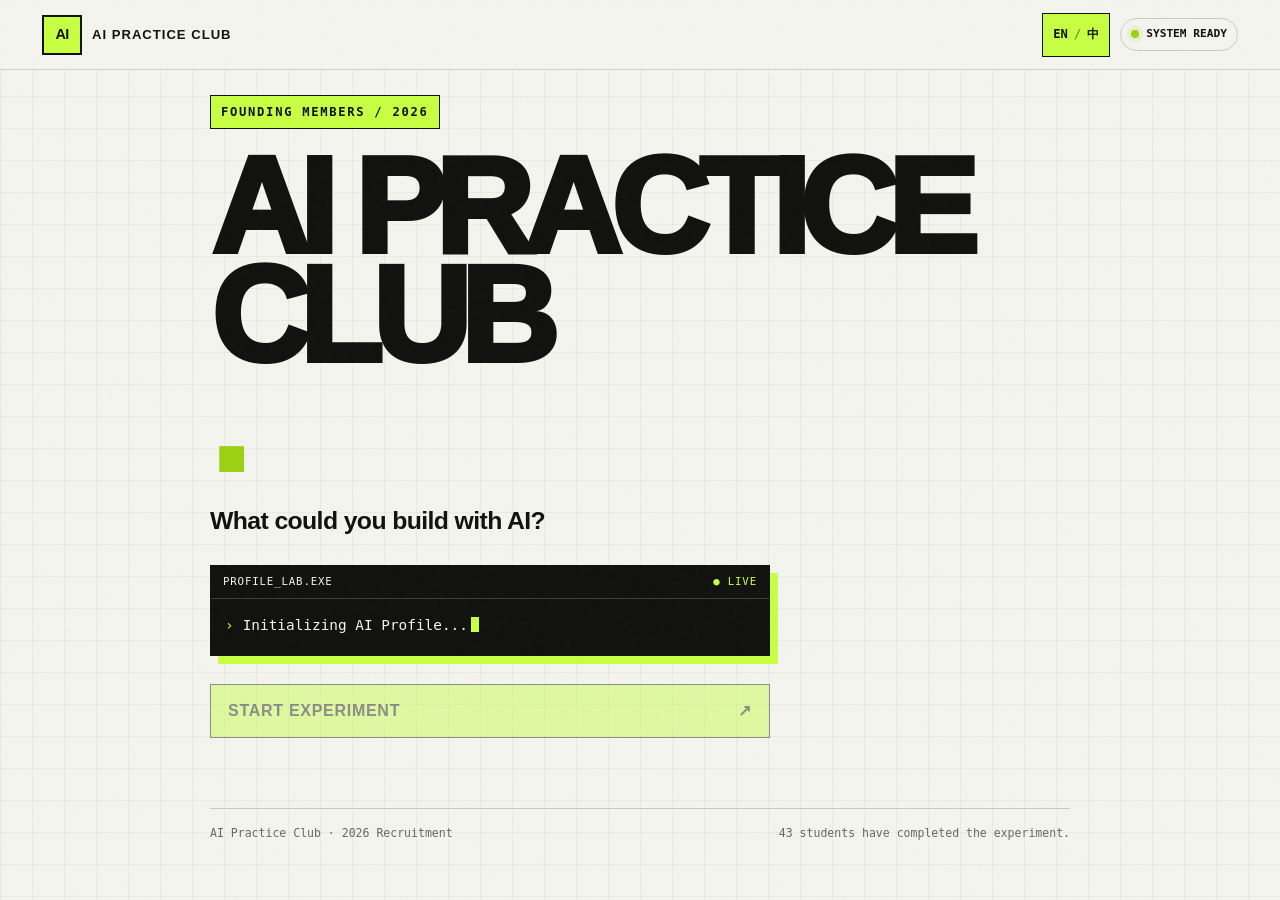
==== index.html @ 0e77aae2 "Add files via upload" ====
<!doctype html>
<html lang="en">
<head>
  <meta charset="UTF-8">
  <meta name="viewport" content="width=device-width, initial-scale=1, viewport-fit=cover">
  <meta name="theme-color" content="#f4f4ef">
  <meta name="description" content="A two-minute AI experiment by AI Practice Club — 2026 founding members recruitment.">
  <title>AI Practice Club — Recruitment Experiment</title>
  <link rel="stylesheet" href="./styles.css">
</head>
<body>
  <a class="skip-link" href="#app" data-i18n="skip">Skip to experiment</a>
  <div class="noise" aria-hidden="true"></div>

  <header class="site-header" id="siteHeader">
    <button class="wordmark" id="logoButton" type="button" aria-label="AI Practice Club home" data-i18n-aria="logoAria">
      <span class="mark" aria-hidden="true">AI</span>
      <span data-i18n="brand">AI PRACTICE CLUB</span>
    </button>
    <div class="header-controls">
      <button class="language-toggle" id="languageToggle" type="button" aria-label="切换为中文" aria-pressed="false">
        <span id="languageCurrent">EN</span><span class="language-divider">/</span><span id="languageTarget">中</span>
      </button>
      <div class="status-pill"><span class="status-dot"></span><span id="headerStatus">SYSTEM READY</span></div>
    </div>
  </header>

  <main id="app" class="app-shell" tabindex="-1">
    <div class="progress-shell" id="progressShell" hidden>
      <div class="progress-meta"><span id="levelText">LEVEL 01</span><span id="progressText">01 / 04</span></div>
      <div class="progress-track"><div class="progress-fill" id="progressFill"></div></div>
    </div>

    <section class="screen start-screen is-active" data-screen="start" aria-labelledby="startTitle">
      <div class="start-inner">
        <div class="hero-label reveal" data-i18n="founding">FOUNDING MEMBERS / 2026</div>
        <h1 id="startTitle" class="hero-title reveal">
          <span data-i18n="heroLine1">AI PRACTICE</span>
          <span><span data-i18n="heroLine2">CLUB</span><span class="accent-dot">.</span></span>
        </h1>
        <p class="hero-question reveal" data-i18n="heroQuestion">What could you build with AI?</p>

        <div class="terminal reveal" aria-live="polite">
          <div class="terminal-bar">
            <span class="terminal-id" data-i18n="terminalId">PROFILE_LAB.EXE</span>
            <span class="terminal-signal" data-i18n="live">● LIVE</span>
          </div>
          <div class="terminal-line"><span class="prompt">›</span><span id="terminalText"></span><span class="cursor" aria-hidden="true"></span></div>
        </div>

        <button class="primary-button start-button" id="startButton" type="button" disabled>
          <span data-i18n="start">START EXPERIMENT</span><span aria-hidden="true">↗</span>
        </button>
        <p class="microcopy start-microcopy" data-i18n="takes">Takes less than 2 minutes.</p>
      </div>

      <footer class="start-footer">
        <span data-i18n="footerRecruitment">AI Practice Club · 2026 Recruitment</span>
        <span id="completionStat">43 students have completed the experiment.</span>
      </footer>
    </section>

    <section class="screen" data-screen="persona" aria-labelledby="personaTitle">
      <div class="section-heading">
        <p class="eyebrow" data-i18n="chooseSignal">CHOOSE A SIGNAL</p>
        <h2 id="personaTitle" data-i18n="personaTitle">What would you do with AI?</h2>
        <p data-i18n="personaSubtitle">Pick the one that sounds most like you.</p>
      </div>
      <div class="persona-grid" id="personaGrid">
        <button class="persona-card" type="button" data-persona="creator">
          <span class="card-number">01</span><span class="persona-icon" aria-hidden="true">✦</span>
          <strong data-persona-field="name">CREATOR</strong><span class="persona-description" data-persona-field="description">I want to make things look better.</span>
          <span class="tags" data-persona-field="keywords">Design · Images · Video</span>
        </button>
        <button class="persona-card" type="button" data-persona="builder">
          <span class="card-number">02</span><span class="persona-icon" aria-hidden="true">⌘</span>
          <strong data-persona-field="name">BUILDER</strong><span class="persona-description" data-persona-field="description">I want to build something that works.</span>
          <span class="tags" data-persona-field="keywords">Coding · Apps · Automation</span>
        </button>
        <button class="persona-card" type="button" data-persona="study">
          <span class="card-number">03</span><span class="persona-icon" aria-hidden="true">↗</span>
          <strong data-persona-field="name">STUDY HACKER</strong><span class="persona-description" data-persona-field="description">I want to learn faster.</span>
          <span class="tags" data-persona-field="keywords">Research · Notes · Productivity</span>
        </button>
        <button class="persona-card" type="button" data-persona="analyst">
          <span class="card-number">04</span><span class="persona-icon" aria-hidden="true">▥</span>
          <strong data-persona-field="name">ANALYST</strong><span class="persona-description" data-persona-field="description">I like turning information into answers.</span>
          <span class="tags" data-persona-field="keywords">Data · Business · Finance</span>
        </button>
        <button class="persona-card" type="button" data-persona="storyteller">
          <span class="card-number">05</span><span class="persona-icon" aria-hidden="true">▶</span>
          <strong data-persona-field="name">STORYTELLER</strong><span class="persona-description" data-persona-field="description">I want to create content people remember.</span>
          <span class="tags" data-persona-field="keywords">Writing · Video · Media</span>
        </button>
        <button class="persona-card" type="button" data-persona="explorer">
          <span class="card-number">06</span><span class="persona-icon" aria-hidden="true">?</span>
          <strong data-persona-field="name">EXPLORER</strong><span class="persona-description" data-persona-field="description">I have no idea. I just want to explore.</span>
          <span class="tags" data-persona-field="keywords">Curiosity · Experiments · Discovery</span>
        </button>
      </div>
      <div class="signal-toast" id="signalToast" role="status" data-i18n="signalDetected">Profile signal detected.</div>
    </section>

    <section class="screen" data-screen="idea" aria-labelledby="ideaTitle">
      <div class="section-heading compact-heading">
        <p class="eyebrow" data-i18n="oneIdea">ONE IDEA</p>
        <h2 id="ideaTitle" data-i18n="ideaTitle">What would you build?</h2>
        <p data-i18n="ideaSubtitle">Imagine AI could help you create anything. What would you try?</p>
      </div>
      <form id="ideaForm" class="idea-form">
        <label for="ideaInput" data-i18n="yourExperiment">YOUR EXPERIMENT</label>
        <div class="textarea-shell">
          <textarea id="ideaInput" maxlength="120" rows="5" required placeholder="e.g. An app that automatically organizes my homework..." data-i18n-placeholder="ideaPlaceholder"></textarea>
          <span class="character-count"><span id="charCount">0</span> / 120</span>
        </div>
        <button class="primary-button" type="submit"><span data-i18n="buildIdea">BUILD IDEA</span><span aria-hidden="true">↗</span></button>
      </form>

      <div class="processing-panel" id="ideaProcessing" hidden aria-live="polite">
        <div class="scan-orbit" aria-hidden="true"><span></span></div>
        <p id="ideaProcessingText">Understanding idea...</p>
        <div class="processing-bar"><span id="ideaProcessingBar"></span></div>
      </div>

      <div class="project-result" id="projectResult" hidden>
        <div class="result-kicker"><span class="status-dot"></span><span data-i18n="projectDetected">PROJECT DETECTED</span></div>
        <h3 id="detectedProjectName">AI Project</h3>
        <p class="result-summary" id="projectSummary"></p>
        <p class="toolkit-label" data-i18n="toolkit">POSSIBLE TOOLKIT</p>
        <div class="toolkit-list" id="toolkitList"></div>
        <div class="result-footer">
          <div><span data-i18n="difficulty">DIFFICULTY</span><strong id="difficultyDots">●●○○○</strong></div>
          <div><span data-i18n="buildable">BUILDABLE?</span><strong data-i18n="definitely">DEFINITELY.</strong></div>
        </div>
        <p class="encouragement" data-i18n="noCode">And you don't need to know how to code yet.</p>
        <button class="primary-button" id="nextChallengeButton" type="button"><span data-i18n="nextChallenge">NEXT CHALLENGE</span><span aria-hidden="true">↗</span></button>
      </div>
    </section>

    <section class="screen" data-screen="quiz" aria-labelledby="quizTitle">
      <div class="section-heading compact-heading">
        <p class="eyebrow" data-i18n="twoRounds">TWO RANDOM ROUNDS</p>
        <h2 id="quizTitle" data-i18n="quizTitle">Human or AI?</h2>
        <p data-i18n="quizSubtitle">Two questions are randomly drawn from a bank of ten.</p>
      </div>
      <div class="quiz-panel">
        <div class="round-label"><span id="roundNumber">ROUND 01 / 02</span><span id="roundType">TEXT DETECTION</span></div>
        <h3 id="quizQuestion">Which one was written by AI?</h3>
        <div class="answer-grid" id="answerGrid"></div>
        <div class="feedback-panel" id="quizFeedback" hidden aria-live="polite">
          <strong id="feedbackTitle">CORRECT</strong>
          <p id="feedbackText"></p>
          <button class="primary-button" id="quizNextButton" type="button"><span>NEXT ROUND</span><span aria-hidden="true">↗</span></button>
        </div>
      </div>
    </section>

    <section class="screen" data-screen="profile" aria-labelledby="profilePageTitle">
      <div class="profile-generation" id="profileGeneration" aria-live="polite">
        <div class="radar" aria-hidden="true"><span></span><i></i></div>
        <p class="eyebrow" data-i18n="profileEngine">PROFILE ENGINE</p>
        <h2 id="profilePageTitle" data-i18n="generating">Generating profile...</h2>
        <p id="profileGenerationText">Reading choices...</p>
      </div>

      <div class="profile-content" id="profileContent" hidden>
        <div class="section-heading profile-heading">
          <p class="eyebrow" data-i18n="complete">EXPERIMENT COMPLETE</p>
          <h2 data-i18n="profileReady">Your AI profile is ready.</h2>
          <p data-i18n="notDiagnosis">Built from the choices you made — not a personality diagnosis.</p>
        </div>

        <article class="profile-card" id="profileCard">
          <div class="profile-card-header"><span data-i18n="brand">AI PRACTICE CLUB</span><span data-i18n="profile2026">PROFILE / 2026</span></div>
          <div class="profile-identity">
            <p data-i18n="yourProfile">YOUR AI PROFILE</p>
            <h3 id="profileName">THE ANALYST</h3>
            <div class="profile-traits" id="profileTraits">Curious · Logical · Experimental</div>
          </div>
          <div class="profile-strength"><span data-i18n="yourStrength">YOUR AI STRENGTH</span><strong id="profileStrength">Turning information into decisions.</strong></div>
          <div class="profile-next"><span data-i18n="nextSkill">YOUR NEXT SKILL</span><strong data-i18n="nextSkillText">Build AI tools instead of only using them.</strong></div>
          <div class="profile-project">
            <span data-i18n="recommendedProject">RECOMMENDED PROJECT</span>
            <h4 id="profileProject">AI Research Assistant</h4>
            <p id="profileCreateLabel" data-i18n="createWith">Create with:</p>
            <div class="profile-tags" id="profileProjectTags"></div>
          </div>
          <div class="profile-card-footer">
            <div><span data-i18n="aiLevel">AI LEVEL</span><strong data-i18n="levelExplorer">LV. 01 — EXPLORER</strong></div>
            <img src="./assets/wechat-qr.jpg" alt="AI Practice Club WeChat group QR code" data-i18n-alt="qrAlt">
          </div>
          <p class="profile-motto" data-i18n="motto">DON'T JUST USE AI. BUILD WITH IT.</p>
        </article>

        <div class="profile-actions">
          <button class="secondary-button" id="saveProfileButton" type="button" data-i18n="saveProfile">↓ SAVE MY PROFILE</button>
          <button class="secondary-button" id="shareProfileButton" type="button" data-i18n="shareProfile">↗ SHARE WITH A FRIEND</button>
        </div>
        <p class="action-note" id="actionNote" aria-live="polite"></p>

        <section class="invitation" aria-labelledby="invitationTitle">
          <p class="eyebrow" data-i18n="nextLevel">THE NEXT LEVEL</p>
          <h2 id="invitationTitle" data-i18n="maybeStarts">Maybe this starts here.</h2>
          <p class="invitation-copy" data-i18n="clubCopy">AI Practice Club isn't about sitting in a classroom listening to lectures.</p>
          <div class="manifesto"><span data-i18n="experiment">WE EXPERIMENT.</span><span data-i18n="build">WE BUILD.</span><span data-i18n="learnDoing">WE LEARN BY DOING.</span></div>

          <div class="workshop-card">
            <span data-i18n="firstWorkshop">FIRST WORKSHOP</span>
            <h3 data-i18n="buildSomething">Build Something With AI</h3>
            <p data-i18n-html="workshopCopy">No coding experience required.<br>No AI experience required.<br>Just bring an idea.</p>
          </div>

          <div class="club-pillars">
            <div><span>01</span><strong data-i18n="learn">Learn</strong><p data-i18n="learnCopy">Understand useful AI tools.</p></div>
            <div><span>02</span><strong data-i18n="buildWord">Build</strong><p data-i18n="buildCopy">Create real mini-projects.</p></div>
            <div><span>03</span><strong data-i18n="share">Share</strong><p data-i18n="shareCopy">Turn ideas into something others can see.</p></div>
          </div>

          <button class="primary-button join-button" id="joinButton" type="button"><span data-i18n="joinClub">JOIN AI PRACTICE CLUB</span><span aria-hidden="true">↗</span></button>
          <p class="founding-note" data-i18n="limited">Founding Members Recruitment · Limited places for the first workshop.</p>
        </section>
      </div>
    </section>

    <section class="screen" data-screen="signup" aria-labelledby="signupTitle">
      <div class="signup-layout">
        <div class="section-heading compact-heading signup-heading">
          <p class="eyebrow" data-i18n="application">FOUNDING MEMBER APPLICATION</p>
          <h2 id="signupTitle" data-i18n="youreIn">You're in.</h2>
          <p data-i18n="tellUs">Tell us a little about you.</p>
        </div>
        <form class="signup-form" id="signupForm">
          <div class="field-row">
            <div class="field"><label for="studentName" data-i18n="name">NAME</label><input id="studentName" name="name" autocomplete="name" required placeholder="Your name" data-i18n-placeholder="namePlaceholder"></div>
            <div class="field"><label for="studentGrade" data-i18n="grade">GRADE</label><input id="studentGrade" name="grade" required placeholder="e.g. Grade 10" data-i18n-placeholder="gradePlaceholder"></div>
          </div>
          <div class="field"><label for="studentWechat" data-i18n="wechat">WECHAT</label><input id="studentWechat" name="wechat" required placeholder="Your WeChat ID" data-i18n-placeholder="wechatPlaceholder"></div>
          <fieldset>
            <legend data-i18n="interestsLegend">WHAT INTERESTS YOU MOST?</legend>
            <div class="interest-grid" id="interestGrid">
              <label><input type="checkbox" name="interests" value="AI Tools"><span data-i18n="interestAi">AI Tools</span></label>
              <label><input type="checkbox" name="interests" value="Coding"><span data-i18n="interestCoding">Coding</span></label>
              <label><input type="checkbox" name="interests" value="Design"><span data-i18n="interestDesign">Design</span></label>
              <label><input type="checkbox" name="interests" value="Business"><span data-i18n="interestBusiness">Business</span></label>
              <label><input type="checkbox" name="interests" value="Research"><span data-i18n="interestResearch">Research</span></label>
              <label><input type="checkbox" name="interests" value="Productivity"><span data-i18n="interestProductivity">Productivity</span></label>
              <label><input type="checkbox" name="interests" value="Just exploring"><span data-i18n="interestExplore">Just exploring</span></label>
            </div>
          </fieldset>
          <p class="privacy-note" data-i18n="privacy">Static site note: this form only remembers your details on this device. Scan the QR code after submitting to complete your sign-up.</p>
          <button class="primary-button" type="submit"><span data-i18n="submit">SUBMIT</span><span aria-hidden="true">↗</span></button>
        </form>

        <div class="welcome-panel" id="welcomePanel" hidden>
          <div class="welcome-copy">
            <p class="eyebrow" data-i18n="applicationReady">APPLICATION READY</p>
            <h2><span data-i18n="welcome">WELCOME</span>,<br><span id="welcomeName"></span>.</h2>
            <p data-i18n="startsHere">Your experiment starts here.</p>
          </div>
          <div class="join-qr-block">
            <img src="./assets/wechat-qr.jpg" alt="AI Practice Club WeChat group QR code" data-i18n-alt="qrAlt">
            <div><strong data-i18n="scanJoin">Scan to join the group</strong><span data-i18n="wechatDisplay">WECHAT: 1120091123</span><small data-i18n="localOnly">Your form details remain on this device. Joining the WeChat group completes the real sign-up.</small></div>
          </div>
          <p data-i18n="seeYou">See you at the first workshop.</p>
          <button class="secondary-button" type="button" id="restartButton" data-i18n="restart">RESTART EXPERIMENT</button>
        </div>
      </div>
    </section>
  </main>

  <script src="./app.js"></script>
</body>
</html>
---- styles.css ----
:root {
  --paper: #f4f4ef;
  --paper-2: #e8e8e1;
  --ink: #11120f;
  --muted: #666861;
  --line: #c9cac2;
  --accent: #c7ff43;
  --accent-dark: #9bd112;
  --white: #fff;
  --danger: #d94b31;
  --shadow: 0 14px 50px rgba(17, 18, 15, 0.1);
  --radius: 18px;
  --ease: cubic-bezier(.2,.8,.2,1);
}

* { box-sizing: border-box; }

html {
  min-height: 100%;
  background: var(--paper);
  color: var(--ink);
  scroll-behavior: smooth;
}

body {
  margin: 0;
  min-width: 320px;
  min-height: 100vh;
  min-height: 100dvh;
  overflow-x: hidden;
  font-family: Inter, ui-sans-serif, -apple-system, BlinkMacSystemFont, "Segoe UI", "PingFang SC", "Microsoft YaHei", sans-serif;
  font-size: 16px;
  line-height: 1.5;
  background:
    linear-gradient(rgba(17,18,15,.045) 1px, transparent 1px),
    linear-gradient(90deg, rgba(17,18,15,.045) 1px, transparent 1px),
    var(--paper);
  background-size: 32px 32px;
}

body::before {
  content: "";
  position: fixed;
  inset: 0;
  z-index: -1;
  pointer-events: none;
  background: radial-gradient(circle at 80% 8%, rgba(199,255,67,.25), transparent 25rem);
}

button, input, textarea { font: inherit; }
button { color: inherit; }
button:focus-visible, input:focus-visible, textarea:focus-visible { outline: 3px solid var(--ink); outline-offset: 3px; }
[hidden] { display: none !important; }

.skip-link {
  position: fixed;
  top: -5rem;
  left: 1rem;
  z-index: 100;
  padding: .75rem 1rem;
  color: var(--paper);
  background: var(--ink);
  transition: top .2s ease;
}
.skip-link:focus { top: 1rem; }

.noise {
  position: fixed;
  inset: 0;
  z-index: 20;
  pointer-events: none;
  opacity: .025;
  background-image: url("data:image/svg+xml,%3Csvg viewBox='0 0 180 180' xmlns='http://www.w3.org/2000/svg'%3E%3Cfilter id='n'%3E%3CfeTurbulence type='fractalNoise' baseFrequency='.9' numOctaves='3' stitchTiles='stitch'/%3E%3C/filter%3E%3Crect width='100%25' height='100%25' filter='url(%23n)' opacity='.9'/%3E%3C/svg%3E");
  animation: grain .35s steps(2) infinite;
}

@keyframes grain {
  0% { transform: translate(0); }
  25% { transform: translate(-1%, 1%); }
  50% { transform: translate(1%, -1%); }
  75% { transform: translate(.5%, .5%); }
}

.site-header {
  position: fixed;
  top: 0;
  left: 0;
  right: 0;
  z-index: 15;
  display: flex;
  align-items: center;
  justify-content: space-between;
  min-height: 70px;
  padding: 12px clamp(16px, 4vw, 42px);
  border-bottom: 1px solid rgba(17,18,15,.15);
  background: rgba(244,244,239,.86);
  backdrop-filter: blur(16px);
}

.wordmark {
  display: inline-flex;
  align-items: center;
  gap: 10px;
  padding: 0;
  border: 0;
  background: transparent;
  cursor: pointer;
  font-size: .82rem;
  font-weight: 850;
  letter-spacing: .075em;
}

.header-controls {
  display: flex;
  align-items: center;
  gap: 10px;
}

.language-toggle {
  display: inline-flex;
  min-width: 68px;
  min-height: 44px;
  align-items: center;
  justify-content: center;
  gap: 6px;
  padding: 8px 10px;
  border: 1.5px solid var(--ink);
  background: var(--accent);
  cursor: pointer;
  font-family: "SFMono-Regular", Consolas, "PingFang SC", monospace;
  font-size: .76rem;
  font-weight: 850;
  transition: transform .14s ease, box-shadow .14s ease;
}

.language-toggle:hover { transform: translateY(-2px); box-shadow: 3px 3px 0 var(--ink); }
.language-divider { opacity: .45; }

.mark {
  display: grid;
  width: 40px;
  height: 40px;
  place-items: center;
  border: 2px solid var(--ink);
  background: var(--accent);
  font-size: .9rem;
  letter-spacing: -.04em;
}

.status-pill {
  display: inline-flex;
  align-items: center;
  gap: 7px;
  padding: 7px 10px;
  border: 1px solid var(--line);
  border-radius: 999px;
  font-family: "SFMono-Regular", Consolas, monospace;
  font-size: .7rem;
  font-weight: 700;
}

.status-dot {
  display: inline-block;
  width: 8px;
  height: 8px;
  flex: 0 0 auto;
  border-radius: 50%;
  background: var(--accent-dark);
  box-shadow: 0 0 0 4px rgba(155,209,18,.14);
}

.app-shell {
  width: min(100%, 1120px);
  min-height: 100vh;
  min-height: 100dvh;
  margin: 0 auto;
  padding: 92px clamp(16px, 4vw, 40px) 40px;
}

.progress-shell {
  width: min(100%, 760px);
  margin: 0 auto 28px;
}

.progress-meta {
  display: flex;
  justify-content: space-between;
  margin-bottom: 8px;
  font-family: "SFMono-Regular", Consolas, monospace;
  font-size: .72rem;
  font-weight: 800;
  letter-spacing: .12em;
}

.progress-track { height: 4px; overflow: hidden; background: var(--paper-2); }
.progress-fill { width: 25%; height: 100%; background: var(--ink); transition: width .45s var(--ease); }

.screen {
  display: none;
  width: min(100%, 760px);
  margin: 0 auto;
  opacity: 0;
  transform: translateY(12px);
}

.screen.is-active {
  display: block;
  animation: screen-in .34s var(--ease) forwards;
}

@keyframes screen-in { to { opacity: 1; transform: none; } }

.start-screen {
  width: 100%;
  min-height: calc(100vh - 132px);
  min-height: calc(100dvh - 132px);
}

.start-inner {
  display: flex;
  min-height: calc(100vh - 220px);
  min-height: calc(100dvh - 220px);
  flex-direction: column;
  justify-content: center;
  align-items: flex-start;
  width: min(100%, 860px);
  margin: 0 auto;
}

.hero-label, .eyebrow {
  margin: 0 0 12px;
  font-family: "SFMono-Regular", Consolas, monospace;
  font-size: .76rem;
  font-weight: 800;
  letter-spacing: .14em;
}

.hero-label { padding: 7px 10px; background: var(--accent); border: 1.5px solid var(--ink); }

.hero-title {
  margin: 12px 0 14px;
  font-family: "Arial Black", Impact, Inter, sans-serif;
  font-size: clamp(3.5rem, 13vw, 8.5rem);
  font-weight: 950;
  letter-spacing: -.075em;
  line-height: .8;
  text-transform: uppercase;
}

.hero-title span { display: block; }
.accent-dot { display: inline !important; color: var(--accent-dark); }

.hero-question {
  margin: 8px 0 26px;
  font-size: clamp(1.18rem, 3vw, 1.55rem);
  font-weight: 600;
  letter-spacing: -.025em;
}

.terminal {
  width: min(100%, 560px);
  margin-bottom: 16px;
  border: 1.5px solid var(--ink);
  background: var(--ink);
  color: var(--paper);
  box-shadow: 8px 8px 0 var(--accent);
}

.terminal-bar {
  display: flex;
  justify-content: space-between;
  padding: 8px 12px;
  border-bottom: 1px solid #3d3f38;
  font-family: "SFMono-Regular", Consolas, monospace;
  font-size: .67rem;
  letter-spacing: .08em;
}

.terminal-signal { color: var(--accent); }
.terminal-line { min-height: 56px; padding: 16px 14px; font-family: "SFMono-Regular", Consolas, monospace; font-size: .9rem; }
.prompt { margin-right: 9px; color: var(--accent); }
.cursor { display: inline-block; width: 8px; height: 1em; margin-left: 3px; vertical-align: -.14em; background: var(--accent); animation: blink .75s step-end infinite; }
@keyframes blink { 50% { opacity: 0; } }

.reveal { opacity: 0; transform: translateY(8px); animation: reveal .55s var(--ease) forwards; }
.hero-title.reveal { animation-delay: .1s; }
.hero-question.reveal { animation-delay: .2s; }
.terminal.reveal { animation-delay: .3s; }
@keyframes reveal { to { opacity: 1; transform: none; } }

.primary-button, .secondary-button {
  min-height: 52px;
  border: 1.5px solid var(--ink);
  cursor: pointer;
  font-weight: 850;
  letter-spacing: .045em;
  transition: transform .14s ease, box-shadow .14s ease, background .14s ease;
}

.primary-button {
  display: flex;
  width: 100%;
  align-items: center;
  justify-content: space-between;
  padding: 14px 17px;
  background: var(--accent);
  box-shadow: 5px 5px 0 var(--ink);
}

.primary-button:hover { transform: translate(-2px, -2px); box-shadow: 7px 7px 0 var(--ink); }
.primary-button:active { transform: translate(3px, 3px); box-shadow: 2px 2px 0 var(--ink); }
.primary-button:disabled { cursor: wait; opacity: .45; box-shadow: none; }

.start-button { width: min(100%, 560px); margin-top: 12px; opacity: 0; transition: opacity .25s ease, transform .14s ease, box-shadow .14s ease; }
.start-button.is-ready { opacity: 1; }
.microcopy { color: var(--muted); font-size: .8rem; }
.start-microcopy { width: min(100%, 560px); margin: 12px 0 0; text-align: center; opacity: 0; transition: opacity .25s ease; }
.start-microcopy.is-ready { opacity: 1; }

.start-footer {
  display: flex;
  justify-content: space-between;
  gap: 16px;
  width: min(100%, 860px);
  margin: 36px auto 0;
  padding-top: 16px;
  border-top: 1px solid var(--line);
  color: var(--muted);
  font-family: "SFMono-Regular", Consolas, monospace;
  font-size: .72rem;
}

.section-heading { margin: 42px 0 28px; }
.section-heading h2 {
  max-width: 720px;
  margin: 0;
  font-family: "Arial Black", Impact, Inter, sans-serif;
  font-size: clamp(2.35rem, 8vw, 5rem);
  letter-spacing: -.06em;
  line-height: .95;
}
.section-heading > p:last-child { margin: 14px 0 0; color: var(--muted); font-size: 1.04rem; }
.compact-heading { margin-bottom: 30px; }

.persona-grid { display: grid; grid-template-columns: repeat(2, minmax(0,1fr)); gap: 12px; }
.persona-card {
  position: relative;
  display: grid;
  min-height: 190px;
  padding: 20px;
  text-align: left;
  border: 1.5px solid var(--ink);
  background: rgba(244,244,239,.92);
  cursor: pointer;
  overflow: hidden;
  transition: transform .2s var(--ease), background .2s ease, box-shadow .2s ease;
}
.persona-card:hover { transform: translateY(-3px); box-shadow: 5px 5px 0 var(--ink); }
.persona-card.is-selected { transform: scale(1.025); background: var(--accent); box-shadow: 6px 6px 0 var(--ink); }
.card-number { position: absolute; top: 14px; right: 15px; font-family: monospace; font-size: .72rem; }
.persona-icon { font-size: 1.6rem; align-self: start; }
.persona-card strong { align-self: end; font-size: 1.18rem; letter-spacing: -.025em; }
.persona-description { min-height: 48px; margin-top: 5px; color: #34362f; }
.tags { align-self: end; padding-top: 12px; border-top: 1px solid rgba(17,18,15,.22); color: var(--muted); font-family: monospace; font-size: .72rem; }

.signal-toast {
  position: fixed;
  left: 50%;
  bottom: 24px;
  z-index: 30;
  width: max-content;
  max-width: calc(100% - 32px);
  padding: 12px 16px;
  background: var(--ink);
  color: var(--accent);
  font-family: monospace;
  font-size: .82rem;
  opacity: 0;
  transform: translate(-50%, 18px);
  pointer-events: none;
  transition: opacity .2s ease, transform .2s ease;
}
.signal-toast.is-visible { opacity: 1; transform: translate(-50%, 0); }

.idea-form, .signup-form { padding: clamp(18px, 5vw, 32px); border: 1.5px solid var(--ink); background: rgba(255,255,255,.52); box-shadow: var(--shadow); }
.idea-form > label, .field label, fieldset legend { display: block; margin-bottom: 9px; font-family: monospace; font-size: .75rem; font-weight: 800; letter-spacing: .11em; }
.textarea-shell { position: relative; margin-bottom: 18px; }
textarea, input {
  width: 100%;
  border: 1.5px solid var(--ink);
  border-radius: 0;
  color: var(--ink);
  background: var(--paper);
}
textarea { min-height: 156px; padding: 16px 16px 38px; resize: vertical; font-size: 1rem; line-height: 1.55; }
textarea::placeholder, input::placeholder { color: #8a8c84; }
.character-count { position: absolute; right: 12px; bottom: 10px; color: var(--muted); font-family: monospace; font-size: .72rem; }

.processing-panel {
  display: grid;
  min-height: 360px;
  place-items: center;
  align-content: center;
  border: 1.5px solid var(--ink);
  background: var(--ink);
  color: var(--paper);
}
.scan-orbit { position: relative; width: 94px; height: 94px; border: 1px solid #63665e; border-radius: 50%; }
.scan-orbit::before, .scan-orbit::after { content: ""; position: absolute; inset: 18px; border: 1px solid #454840; border-radius: 50%; }
.scan-orbit::after { inset: 40px; background: var(--accent); border: 0; }
.scan-orbit span { position: absolute; top: 46px; left: 46px; width: 43px; height: 1px; background: var(--accent); transform-origin: left center; animation: scan 1s linear infinite; }
@keyframes scan { to { transform: rotate(360deg); } }
.processing-panel p { margin: 24px 0 12px; font-family: monospace; }
.processing-bar { width: min(72%, 340px); height: 3px; background: #3c3e39; }
.processing-bar span { display: block; width: 10%; height: 100%; background: var(--accent); transition: width .45s ease; }

.project-result { padding: clamp(20px, 5vw, 38px); border: 1.5px solid var(--ink); background: var(--paper); box-shadow: 8px 8px 0 var(--accent); }
.result-kicker { display: flex; align-items: center; gap: 9px; font-family: monospace; font-size: .73rem; font-weight: 800; letter-spacing: .1em; }
.project-result h3 { margin: 22px 0 8px; font-size: clamp(2rem, 7vw, 3.6rem); letter-spacing: -.06em; line-height: .95; }
.result-summary { margin: 0 0 28px; color: var(--muted); }
.toolkit-label { margin: 0 0 8px; font-family: monospace; font-size: .72rem; font-weight: 800; letter-spacing: .1em; }
.toolkit-list { border-top: 1px solid var(--ink); }
.toolkit-item { display: grid; grid-template-columns: 34px minmax(100px,.7fr) 1.4fr; gap: 10px; padding: 14px 0; border-bottom: 1px solid var(--line); }
.toolkit-item span:first-child { font-family: monospace; font-size: .75rem; }
.toolkit-item strong { font-size: .92rem; }
.toolkit-item p { margin: 0; color: var(--muted); font-size: .88rem; }
.result-footer { display: grid; grid-template-columns: repeat(2,1fr); gap: 12px; margin: 24px 0; }
.result-footer div { display: grid; gap: 5px; padding: 14px; border: 1px solid var(--line); }
.result-footer span { color: var(--muted); font-family: monospace; font-size: .68rem; }
.result-footer strong { font-size: .9rem; }
.encouragement { padding: 10px 0 20px; font-weight: 700; }

.quiz-panel { padding: clamp(18px, 5vw, 32px); border: 1.5px solid var(--ink); background: rgba(255,255,255,.5); box-shadow: var(--shadow); }
.round-label { display: flex; justify-content: space-between; margin-bottom: 18px; padding-bottom: 10px; border-bottom: 1px solid var(--ink); font-family: monospace; font-size: .7rem; font-weight: 800; letter-spacing: .1em; }
.quiz-panel h3 { margin: 0 0 18px; font-size: clamp(1.35rem, 5vw, 2rem); letter-spacing: -.035em; }
.answer-grid { display: grid; gap: 10px; }
.answer-card {
  display: grid;
  grid-template-columns: 42px 1fr;
  gap: 12px;
  align-items: start;
  width: 100%;
  min-height: 106px;
  padding: 16px;
  text-align: left;
  border: 1.5px solid var(--ink);
  background: var(--paper);
  cursor: pointer;
  transition: transform .14s ease, box-shadow .14s ease, background .14s ease;
}
.answer-card:hover { transform: translateX(3px); box-shadow: -4px 0 0 var(--accent); }
.answer-card:disabled { cursor: default; }
.answer-card.is-correct { background: var(--accent); box-shadow: 4px 4px 0 var(--ink); }
.answer-card.is-wrong { opacity: .48; }
.answer-letter { display: grid; width: 34px; height: 34px; place-items: center; border: 1px solid var(--ink); font-family: monospace; font-weight: 900; }
.answer-text { padding-top: 3px; }
.feedback-panel { margin-top: 18px; padding-top: 18px; border-top: 1px solid var(--ink); }
.feedback-panel > strong { display: block; font-family: "Arial Black", Impact, sans-serif; font-size: 1.6rem; }
.feedback-panel p { color: var(--muted); }

.profile-generation { display: grid; min-height: 520px; place-items: center; align-content: center; text-align: center; }
.profile-generation h2 { margin: 6px 0; font-size: clamp(2.3rem, 8vw, 4.7rem); letter-spacing: -.06em; }
.profile-generation > p:last-child { color: var(--muted); font-family: monospace; }
.radar { position: relative; width: 150px; height: 150px; margin-bottom: 28px; overflow: hidden; border: 1.5px solid var(--ink); border-radius: 50%; background: repeating-radial-gradient(circle, transparent 0 22px, rgba(17,18,15,.15) 23px 24px); }
.radar::before, .radar::after { content: ""; position: absolute; background: rgba(17,18,15,.28); }
.radar::before { top: 0; bottom: 0; left: 50%; width: 1px; }
.radar::after { left: 0; right: 0; top: 50%; height: 1px; }
.radar span { position: absolute; top: 50%; left: 50%; width: 73px; height: 73px; transform-origin: 0 0; background: conic-gradient(from 270deg, rgba(199,255,67,.75), transparent 34%); animation: radar 1.2s linear infinite; }
.radar i { position: absolute; width: 8px; height: 8px; top: 38px; left: 94px; border-radius: 50%; background: var(--accent-dark); box-shadow: 0 0 0 5px rgba(155,209,18,.18); }
@keyframes radar { to { transform: rotate(360deg); } }

.profile-heading { text-align: center; }
.profile-heading h2 { margin-inline: auto; }
.profile-card {
  position: relative;
  display: flex;
  aspect-ratio: 4 / 5;
  max-height: 900px;
  flex-direction: column;
  margin: 0 auto;
  overflow: hidden;
  border: 2px solid var(--ink);
  background: var(--ink);
  color: var(--paper);
  box-shadow: 12px 12px 0 var(--accent);
}
.profile-card::after { content: ""; position: absolute; top: -22%; right: -32%; width: 76%; aspect-ratio: 1; border: 1px solid #484b42; border-radius: 50%; box-shadow: 0 0 0 52px transparent, 0 0 0 53px #30322e, 0 0 0 104px transparent, 0 0 0 105px #252723; pointer-events: none; }
.profile-card-header, .profile-card-footer { position: relative; z-index: 1; display: flex; justify-content: space-between; align-items: center; padding: 3.2% 4.2%; border-bottom: 1px solid #474a42; font-family: monospace; font-size: clamp(.58rem, 1.7vw, .8rem); font-weight: 700; letter-spacing: .08em; }
.profile-identity { position: relative; z-index: 1; padding: 6% 4.2% 4%; }
.profile-identity p, .profile-strength span, .profile-next span, .profile-project > span, .profile-card-footer span { display: block; margin: 0 0 5px; color: #aeb0a7; font-family: monospace; font-size: clamp(.54rem, 1.55vw, .72rem); letter-spacing: .11em; }
.profile-identity h3 { max-width: 87%; margin: 0; color: var(--accent); font-family: "Arial Black", Impact, sans-serif; font-size: clamp(2.45rem, 11vw, 6rem); letter-spacing: -.07em; line-height: .82; }
.profile-traits { margin-top: 4%; color: #d5d6ce; font-family: monospace; font-size: clamp(.68rem, 1.9vw, .9rem); }
.profile-strength, .profile-next { position: relative; z-index: 1; margin: 0 4.2%; padding: 3.5% 0; border-top: 1px solid #474a42; }
.profile-strength strong, .profile-next strong { display: block; max-width: 86%; font-size: clamp(.88rem, 2.5vw, 1.22rem); line-height: 1.25; }
.profile-project { position: relative; z-index: 1; margin-top: auto; padding: 3.8% 4.2%; color: var(--ink); background: var(--accent); }
.profile-project > span { color: #38450d; }
.profile-project h4 { margin: 0 0 1.4%; font-size: clamp(1.3rem, 5vw, 2.5rem); letter-spacing: -.05em; line-height: 1; }
.profile-project p { margin: 0; font-size: clamp(.62rem, 1.75vw, .78rem); }
.profile-tags { display: flex; flex-wrap: wrap; gap: 5px; margin-top: 2%; }
.profile-tags span { padding: 4px 7px; border: 1px solid var(--ink); font-family: monospace; font-size: clamp(.52rem, 1.5vw, .68rem); }
.profile-card-footer { border-top: 1px solid #474a42; border-bottom: 0; }
.profile-card-footer div { display: grid; }
.profile-card-footer strong { font-size: clamp(.65rem, 2vw, .9rem); }
.profile-card-footer img { width: clamp(62px, 12vw, 88px); aspect-ratio: 1; object-fit: contain; background: var(--white); }
.profile-motto { position: relative; z-index: 1; margin: 0; padding: 2% 4.2% 2.5%; border-top: 1px solid #474a42; font-family: monospace; font-size: clamp(.56rem, 1.65vw, .75rem); letter-spacing: .1em; }
.profile-actions { display: grid; grid-template-columns: repeat(2,1fr); gap: 10px; margin: 28px 0 8px; }
.secondary-button { padding: 13px 16px; background: transparent; }
.secondary-button:hover { background: var(--ink); color: var(--paper); }
.action-note { min-height: 24px; margin: 0; text-align: center; color: var(--muted); font-size: .82rem; }

.invitation { margin-top: 110px; padding-top: 32px; border-top: 2px solid var(--ink); }
.invitation > h2 { margin: 0; font-family: "Arial Black", Impact, sans-serif; font-size: clamp(2.8rem, 10vw, 5.7rem); letter-spacing: -.07em; line-height: .9; }
.invitation-copy { max-width: 600px; margin: 22px 0; color: var(--muted); font-size: 1.04rem; }
.manifesto { display: grid; margin: 30px 0 48px; font-family: "Arial Black", Impact, sans-serif; font-size: clamp(1.8rem, 7vw, 3.8rem); letter-spacing: -.055em; line-height: 1; }
.manifesto span:nth-child(2) { color: transparent; -webkit-text-stroke: 1.5px var(--ink); }
.manifesto span:last-child { display: inline; width: fit-content; padding: 3px 8px 5px; background: var(--accent); }
.workshop-card { padding: clamp(22px, 6vw, 44px); background: var(--ink); color: var(--paper); }
.workshop-card > span { color: var(--accent); font-family: monospace; font-size: .72rem; font-weight: 800; letter-spacing: .12em; }
.workshop-card h3 { margin: 14px 0; font-size: clamp(2rem, 7vw, 4rem); letter-spacing: -.055em; line-height: .95; }
.workshop-card p { margin: 0; color: #bebfb8; }
.club-pillars { display: grid; grid-template-columns: repeat(3,1fr); margin: 12px 0 32px; border: 1.5px solid var(--ink); }
.club-pillars div { min-height: 160px; padding: 18px; border-right: 1px solid var(--ink); }
.club-pillars div:last-child { border: 0; }
.club-pillars span { display: block; color: var(--muted); font-family: monospace; font-size: .68rem; }
.club-pillars strong { display: block; margin-top: 24px; font-size: 1.1rem; }
.club-pillars p { margin: 5px 0; color: var(--muted); font-size: .85rem; }
.join-button { font-size: 1.05rem; }
.founding-note { text-align: center; color: var(--muted); font-size: .8rem; }

.signup-layout { padding-bottom: 50px; }
.field-row { display: grid; grid-template-columns: 1fr 1fr; gap: 12px; }
.field { margin-bottom: 16px; }
.field input { min-height: 52px; padding: 12px 14px; }
fieldset { margin: 8px 0 18px; padding: 0; border: 0; }
.interest-grid { display: flex; flex-wrap: wrap; gap: 8px; }
.interest-grid input { position: absolute; opacity: 0; pointer-events: none; }
.interest-grid span { display: block; padding: 10px 12px; border: 1px solid var(--line); background: var(--paper); cursor: pointer; font-size: .85rem; transition: background .14s ease, border-color .14s ease; }
.interest-grid input:checked + span { border-color: var(--ink); background: var(--accent); box-shadow: 2px 2px 0 var(--ink); }
.interest-grid input:focus-visible + span { outline: 3px solid var(--ink); outline-offset: 3px; }
.privacy-note { margin: 0 0 20px; padding: 12px; border-left: 3px solid var(--accent-dark); color: var(--muted); background: rgba(232,232,225,.6); font-size: .78rem; }
.welcome-panel { padding: clamp(22px, 6vw, 44px); border: 1.5px solid var(--ink); background: var(--ink); color: var(--paper); box-shadow: 10px 10px 0 var(--accent); }
.welcome-copy h2 { margin: 8px 0; color: var(--accent); font-family: "Arial Black", Impact, sans-serif; font-size: clamp(2.5rem, 9vw, 5rem); letter-spacing: -.065em; line-height: .86; }
.welcome-copy > p:last-child { color: #bfc1b8; }
.join-qr-block { display: grid; grid-template-columns: minmax(130px, 220px) 1fr; gap: clamp(18px, 5vw, 36px); align-items: center; margin: 38px 0; padding: 20px; border: 1px solid #464940; }
.join-qr-block img { display: block; width: 100%; object-fit: contain; background: var(--white); }
.join-qr-block div { display: grid; gap: 10px; }
.join-qr-block strong { font-size: 1.15rem; }
.join-qr-block span { color: var(--accent); font-family: monospace; }
.join-qr-block small { color: #aeb0a7; }
.welcome-panel .secondary-button { color: var(--paper); border-color: var(--paper); }
.welcome-panel .secondary-button:hover { color: var(--ink); background: var(--paper); }

.easter-egg { position: fixed; inset: 0; z-index: 50; display: grid; place-items: center; padding: 18px; background: rgba(17,18,15,.72); backdrop-filter: blur(8px); }
.easter-card { position: relative; width: min(100%, 500px); padding: 30px; border: 1.5px solid var(--ink); background: var(--paper); box-shadow: 9px 9px 0 var(--accent); }
.easter-card h2 { margin: 0; font-size: clamp(2rem, 8vw, 3.6rem); letter-spacing: -.06em; line-height: .9; }
.easter-terminal { display: grid; gap: 7px; margin: 24px 0; padding: 16px; color: var(--accent); background: var(--ink); font-family: monospace; }
.close-button { position: absolute; top: 10px; right: 12px; width: 36px; height: 36px; border: 0; background: transparent; cursor: pointer; font-size: 1.8rem; }

@media (max-width: 640px) {
  .site-header { min-height: 62px; }
  .wordmark > span:last-child { display: none; }
  .app-shell { padding-top: 78px; }
  .start-screen { min-height: calc(100dvh - 100px); }
  .start-inner { min-height: calc(100dvh - 176px); }
  .hero-title { font-size: clamp(3.25rem, 17.5vw, 5.2rem); }
  .start-footer { flex-direction: column; gap: 5px; }
  .persona-grid { grid-template-columns: 1fr; }
  .persona-card { min-height: 166px; }
  .toolkit-item { grid-template-columns: 28px 1fr; }
  .toolkit-item p { grid-column: 2; }
  .profile-actions, .field-row { grid-template-columns: 1fr; }
  .club-pillars { grid-template-columns: 1fr; }
  .club-pillars div { min-height: 112px; border-right: 0; border-bottom: 1px solid var(--ink); }
  .club-pillars strong { margin-top: 10px; }
  .join-qr-block { grid-template-columns: 1fr; }
  .join-qr-block img { max-width: 230px; margin: auto; }
  .join-qr-block div { text-align: center; }
}

html[lang="zh-CN"] body { font-family: "PingFang SC", "Microsoft YaHei", "Noto Sans CJK SC", ui-sans-serif, sans-serif; }
html[lang="zh-CN"] .hero-title,
html[lang="zh-CN"] .section-heading h2,
html[lang="zh-CN"] .profile-generation h2,
html[lang="zh-CN"] .invitation > h2,
html[lang="zh-CN"] .manifesto { letter-spacing: -.045em; line-height: .98; }
html[lang="zh-CN"] .profile-identity h3 { letter-spacing: -.04em; line-height: .94; }
html[lang="zh-CN"] .persona-description,
html[lang="zh-CN"] .answer-text,
html[lang="zh-CN"] .result-summary,
html[lang="zh-CN"] .invitation-copy { word-break: break-word; line-height: 1.65; }

@media (max-width: 380px) {
  .status-pill { padding: 6px 8px; font-size: .62rem; }
  .hero-title { font-size: 3.05rem; }
  .profile-card { aspect-ratio: auto; min-height: 560px; }
  .profile-card::after { display: none; }
}

@media (prefers-reduced-motion: reduce) {
  *, *::before, *::after { scroll-behavior: auto !important; animation-duration: .01ms !important; animation-iteration-count: 1 !important; transition-duration: .01ms !important; }
  .noise { animation: none; }
}
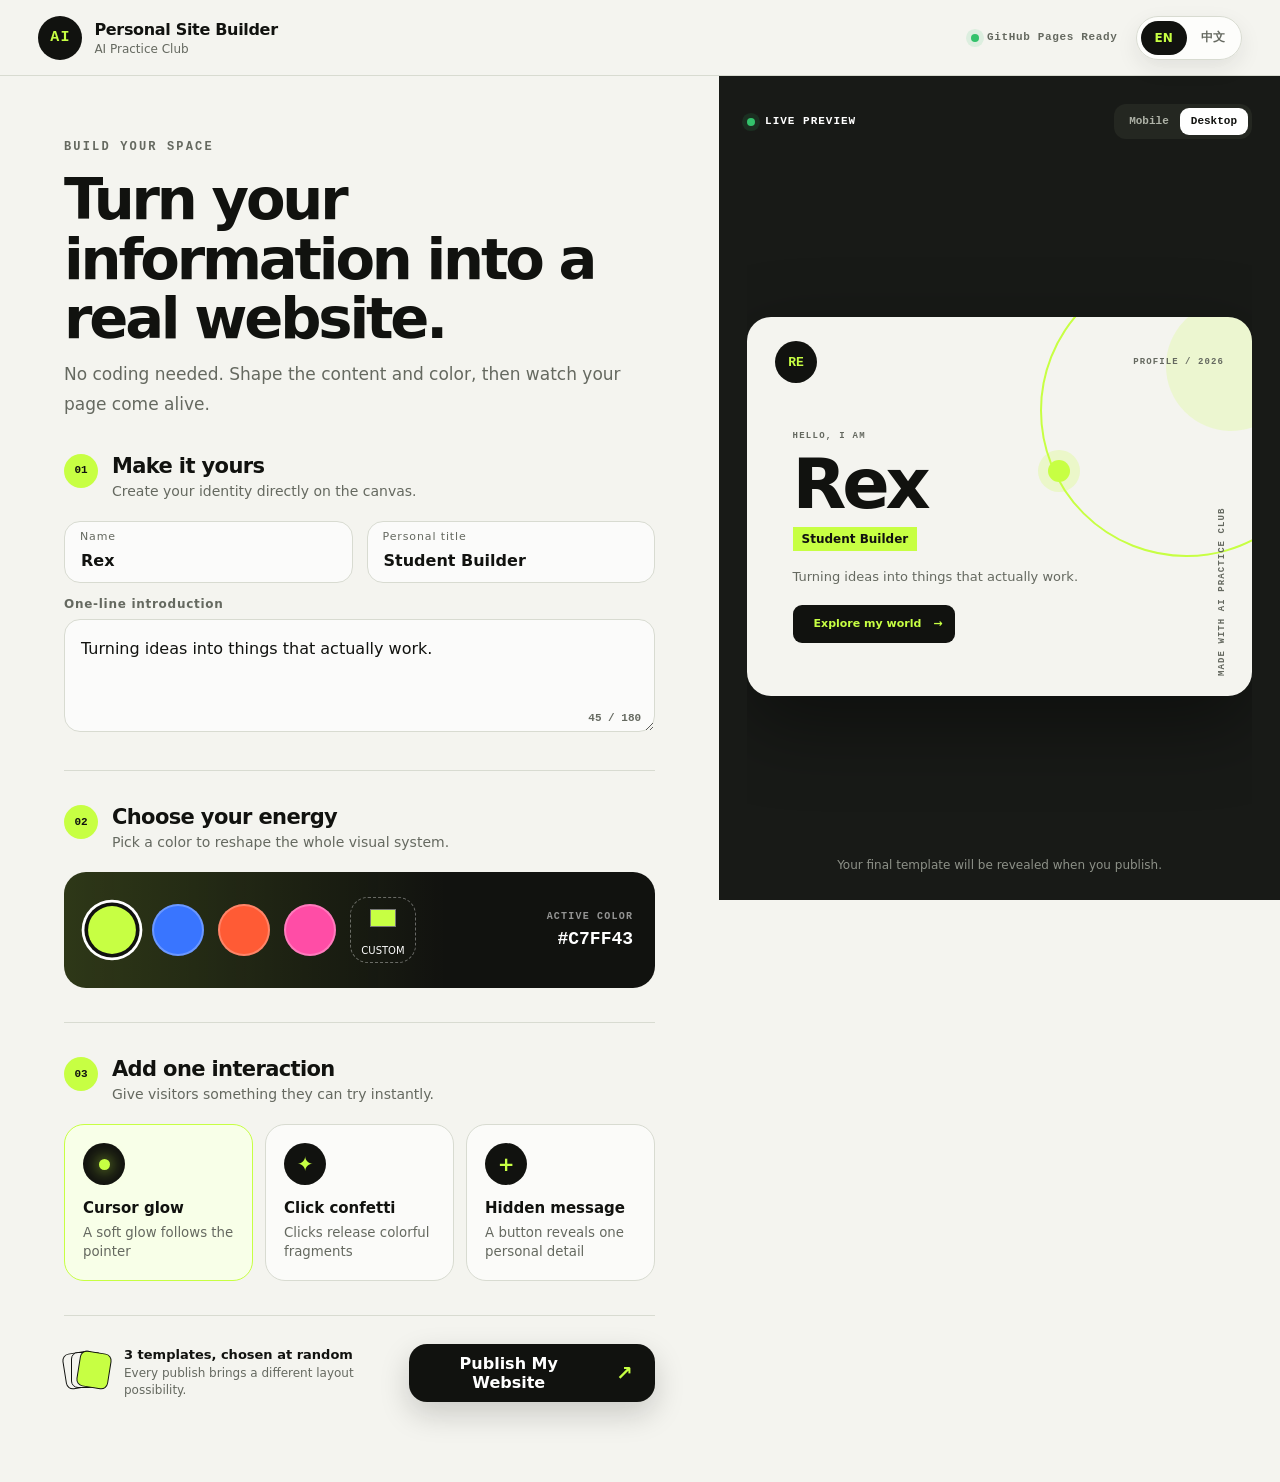
==== commit 10424df8: "Add files via upload" ====
--- a/index.html
+++ b/index.html
@@ -1,273 +1,199 @@
 <!doctype html>
 <html lang="en">
-<head>
-  <meta charset="UTF-8">
-  <meta name="viewport" content="width=device-width, initial-scale=1, viewport-fit=cover">
-  <meta name="theme-color" content="#f4f4ef">
-  <meta name="description" content="A two-minute AI experiment by AI Practice Club — 2026 founding members recruitment.">
-  <title>AI Practice Club — Recruitment Experiment</title>
-  <link rel="stylesheet" href="./styles.css">
-</head>
-<body>
-  <a class="skip-link" href="#app" data-i18n="skip">Skip to experiment</a>
-  <div class="noise" aria-hidden="true"></div>
+  <head>
+    <meta charset="UTF-8" />
+    <meta name="viewport" content="width=device-width, initial-scale=1.0" />
+    <meta name="description" content="AI Practice Club personal site builder" />
+    <title>Personal Site Builder · AI Practice Club</title>
+    <link rel="stylesheet" href="styles.css" />
+  </head>
+  <body class="builder-page">
+    <header class="topbar">
+      <a class="brand" href="index.html" aria-label="Return to the builder home" data-i18n-aria="brandAria">
+        <span class="brand-mark">AI</span>
+        <span>
+          <strong data-i18n="brandTitle">Personal Site Builder</strong>
+          <small data-i18n="clubName">AI Practice Club</small>
+        </span>
+      </a>
+      <div class="topbar-actions">
+        <div class="status-pill"><span></span> <b data-i18n="githubReady">GitHub Pages Ready</b></div>
+        <div class="language-switch" role="group" aria-label="Choose language" data-i18n-aria="languageAria">
+          <button type="button" class="active" data-language="en" aria-pressed="true">EN</button>
+          <button type="button" data-language="zh" aria-pressed="false">中文</button>
+        </div>
+      </div>
+    </header>
 
-  <header class="site-header" id="siteHeader">
-    <button class="wordmark" id="logoButton" type="button" aria-label="AI Practice Club home" data-i18n-aria="logoAria">
-      <span class="mark" aria-hidden="true">AI</span>
-      <span data-i18n="brand">AI PRACTICE CLUB</span>
-    </button>
-    <div class="header-controls">
-      <button class="language-toggle" id="languageToggle" type="button" aria-label="切换为中文" aria-pressed="false">
-        <span id="languageCurrent">EN</span><span class="language-divider">/</span><span id="languageTarget">中</span>
-      </button>
-      <div class="status-pill"><span class="status-dot"></span><span id="headerStatus">SYSTEM READY</span></div>
-    </div>
-  </header>
+    <main class="builder-shell">
+      <section class="control-panel" aria-labelledby="builder-title">
+        <div class="eyebrow" data-i18n="eyebrow">BUILD YOUR SPACE</div>
+        <h1 id="builder-title" data-i18n="heroTitle">Turn your information into a real website.</h1>
+        <p class="intro" data-i18n="heroIntro">No coding needed. Shape the content and color, then watch your page come alive.</p>
 
-  <main id="app" class="app-shell" tabindex="-1">
-    <div class="progress-shell" id="progressShell" hidden>
-      <div class="progress-meta"><span id="levelText">LEVEL 01</span><span id="progressText">01 / 04</span></div>
-      <div class="progress-track"><div class="progress-fill" id="progressFill"></div></div>
+        <form id="builder-form" novalidate>
+          <section class="control-section identity-section">
+            <div class="section-heading">
+              <span class="section-number">01</span>
+              <div>
+                <h2 data-i18n="identityTitle">Make it yours</h2>
+                <p data-i18n="identityIntro">Create your identity directly on the canvas.</p>
+              </div>
+            </div>
+            <div class="floating-fields">
+              <label class="floating-field">
+                <input id="name" name="name" type="text" maxlength="32" value="Rex" required />
+                <span data-i18n="nameLabel">Name</span>
+              </label>
+              <label class="floating-field">
+                <input id="title" name="title" type="text" maxlength="48" value="Student Builder" required />
+                <span data-i18n="titleLabel">Personal title</span>
+              </label>
+            </div>
+            <label class="bio-field">
+              <span data-i18n="bioLabel">One-line introduction</span>
+              <textarea id="bio" name="bio" maxlength="180" rows="3" required>Turning ideas into things that actually work.</textarea>
+              <output id="bio-count" for="bio">44 / 180</output>
+            </label>
+          </section>
+
+          <section class="control-section color-section">
+            <div class="section-heading">
+              <span class="section-number">02</span>
+              <div>
+                <h2 data-i18n="colorTitle">Choose your energy</h2>
+                <p data-i18n="colorIntro">Pick a color to reshape the whole visual system.</p>
+              </div>
+            </div>
+            <div class="palette-stage" role="group" aria-label="Theme color" data-i18n-aria="themeColorAria">
+              <button class="color-orb active" type="button" data-color="#C7FF43" style="--orb:#C7FF43" aria-label="Electric lime" data-i18n-aria="limeAria" aria-pressed="true"></button>
+              <button class="color-orb" type="button" data-color="#3975FF" style="--orb:#3975FF" aria-label="Cobalt blue" data-i18n-aria="blueAria" aria-pressed="false"></button>
+              <button class="color-orb" type="button" data-color="#FF5B35" style="--orb:#FF5B35" aria-label="Bright orange" data-i18n-aria="orangeAria" aria-pressed="false"></button>
+              <button class="color-orb" type="button" data-color="#FF4DA6" style="--orb:#FF4DA6" aria-label="Bright pink" data-i18n-aria="pinkAria" aria-pressed="false"></button>
+              <label class="custom-color">
+                <input id="custom-color" type="color" value="#C7FF43" aria-label="Custom color" data-i18n-aria="customColorAria" />
+                <span data-i18n="customColor">CUSTOM</span>
+              </label>
+              <div class="color-readout">
+                <span data-i18n="activeColor">ACTIVE COLOR</span>
+                <strong id="color-value">#C7FF43</strong>
+              </div>
+            </div>
+          </section>
+
+          <section class="control-section interaction-section">
+            <div class="section-heading">
+              <span class="section-number">03</span>
+              <div>
+                <h2 data-i18n="interactionTitle">Add one interaction</h2>
+                <p data-i18n="interactionIntro">Give visitors something they can try instantly.</p>
+              </div>
+            </div>
+            <div class="interaction-cards" role="radiogroup" aria-label="Interactive feature" data-i18n-aria="interactionAria">
+              <label class="interaction-card active">
+                <input type="radio" name="interaction" value="glow" checked />
+                <span class="interaction-icon glow-icon" aria-hidden="true"></span>
+                <strong data-i18n="glowTitle">Cursor glow</strong>
+                <small data-i18n="glowIntro">A soft glow follows the pointer</small>
+              </label>
+              <label class="interaction-card">
+                <input type="radio" name="interaction" value="confetti" />
+                <span class="interaction-icon confetti-icon" aria-hidden="true">✦</span>
+                <strong data-i18n="confettiTitle">Click confetti</strong>
+                <small data-i18n="confettiIntro">Clicks release colorful fragments</small>
+              </label>
+              <label class="interaction-card">
+                <input type="radio" name="interaction" value="reveal" />
+                <span class="interaction-icon reveal-icon" aria-hidden="true">+</span>
+                <strong data-i18n="revealTitle">Hidden message</strong>
+                <small data-i18n="revealIntro">A button reveals one personal detail</small>
+              </label>
+            </div>
+            <label class="secret-field" id="secret-field" hidden>
+              <span data-i18n="secretLabel">Hidden message</span>
+              <input id="secret" name="secret" type="text" maxlength="80" value="I am learning how to turn AI into real work." />
+            </label>
+          </section>
+
+          <div class="publish-row">
+            <div class="template-note">
+              <span class="template-stack" aria-hidden="true"><i></i><i></i><i></i></span>
+              <p><strong data-i18n="templateTitle">3 templates, chosen at random</strong><br /><span data-i18n="templateIntro">Every publish brings a different layout possibility.</span></p>
+            </div>
+            <button class="publish-button" type="submit">
+              <span data-i18n="publish">Publish My Website</span>
+              <span aria-hidden="true">↗</span>
+            </button>
+          </div>
+          <p class="form-error" id="form-error" role="alert" hidden></p>
+        </form>
+      </section>
+
+      <aside class="preview-panel" aria-label="Live personal site preview" data-i18n-aria="previewAria">
+        <div class="preview-toolbar">
+          <div>
+            <span class="live-dot"></span>
+            <span data-i18n="livePreview">LIVE PREVIEW</span>
+          </div>
+          <div class="device-switch" role="group" aria-label="Preview size" data-i18n-aria="previewSizeAria">
+            <button type="button" data-device="mobile" aria-pressed="false" data-i18n="mobile">Mobile</button>
+            <button type="button" data-device="desktop" class="active" aria-pressed="true" data-i18n="desktop">Desktop</button>
+          </div>
+        </div>
+        <div class="preview-canvas">
+          <article class="preview-site" id="preview-site">
+            <div class="preview-nav">
+              <strong id="preview-initials">RX</strong>
+              <span data-i18n="profileYear">PROFILE / 2026</span>
+            </div>
+            <div class="preview-orbit" aria-hidden="true"></div>
+            <div class="preview-content">
+              <span class="preview-kicker" data-i18n="hello">HELLO, I AM</span>
+              <h2 id="preview-name">Rex</h2>
+              <h3 id="preview-title">Student Builder</h3>
+              <p id="preview-bio">Turning ideas into things that actually work.</p>
+              <button type="button" tabindex="-1"><span data-i18n="explore">Explore my world</span> <span>→</span></button>
+            </div>
+            <div class="preview-meta" data-i18n="madeWith">MADE WITH AI PRACTICE CLUB</div>
+          </article>
+        </div>
+        <p class="preview-caption" data-i18n="previewCaption">Your final template will be revealed when you publish.</p>
+      </aside>
+    </main>
+
+    <div class="construction-overlay" id="construction-overlay" hidden>
+      <div class="construction-card">
+        <div class="construction-visual" aria-hidden="true">
+          <span></span><span></span><span></span>
+          <div class="construction-core">AI</div>
+        </div>
+        <p class="construction-label" data-i18n="constructing">AI is constructing your website</p>
+        <h2 id="construction-step">Reading your style...</h2>
+        <div class="progress-track" role="progressbar" aria-valuemin="0" aria-valuemax="100" aria-valuenow="0" aria-label="Website construction progress" data-i18n-aria="progressAria">
+          <div id="progress-bar"></div>
+        </div>
+        <div class="progress-meta"><span id="progress-number">0%</span><span data-i18n="aboutTenSeconds">About 10 seconds</span></div>
+      </div>
     </div>
 
-    <section class="screen start-screen is-active" data-screen="start" aria-labelledby="startTitle">
-      <div class="start-inner">
-        <div class="hero-label reveal" data-i18n="founding">FOUNDING MEMBERS / 2026</div>
-        <h1 id="startTitle" class="hero-title reveal">
-          <span data-i18n="heroLine1">AI PRACTICE</span>
-          <span><span data-i18n="heroLine2">CLUB</span><span class="accent-dot">.</span></span>
-        </h1>
-        <p class="hero-question reveal" data-i18n="heroQuestion">What could you build with AI?</p>
+    <dialog class="result-dialog" id="result-dialog">
+      <button class="dialog-close" type="button" aria-label="Close" data-i18n-aria="closeAria">×</button>
+      <span class="success-mark">✓</span>
+      <div class="eyebrow" data-i18n="resultEyebrow">YOUR WEBSITE IS LIVE</div>
+      <h2 data-i18n="resultTitle">Your personal website is ready.</h2>
+      <p><span data-i18n="templateLabel">Template</span>: <strong id="result-template">—</strong> · <span data-i18n="idLabel">Personal ID</span>: <strong id="result-id">—</strong></p>
+      <label class="url-box">
+        <span data-i18n="shareLink">Share this link</span>
+        <input id="result-url" type="url" readonly />
+      </label>
+      <div class="dialog-actions">
+        <button id="copy-url" type="button" data-i18n="copyUrl">Copy URL</button>
+        <a id="open-site" href="#" target="_blank" rel="noopener" data-i18n="openSite">Open my website ↗</a>
+      </div>
+      <p class="demo-warning" id="demo-warning" hidden data-i18n="demoWarning">This is local demo mode. Configure Supabase before opening links on another device.</p>
+    </dialog>
 
-        <div class="terminal reveal" aria-live="polite">
-          <div class="terminal-bar">
-            <span class="terminal-id" data-i18n="terminalId">PROFILE_LAB.EXE</span>
-            <span class="terminal-signal" data-i18n="live">● LIVE</span>
-          </div>
-          <div class="terminal-line"><span class="prompt">›</span><span id="terminalText"></span><span class="cursor" aria-hidden="true"></span></div>
-        </div>
-
-        <button class="primary-button start-button" id="startButton" type="button" disabled>
-          <span data-i18n="start">START EXPERIMENT</span><span aria-hidden="true">↗</span>
-        </button>
-        <p class="microcopy start-microcopy" data-i18n="takes">Takes less than 2 minutes.</p>
-      </div>
-
-      <footer class="start-footer">
-        <span data-i18n="footerRecruitment">AI Practice Club · 2026 Recruitment</span>
-        <span id="completionStat">43 students have completed the experiment.</span>
-      </footer>
-    </section>
-
-    <section class="screen" data-screen="persona" aria-labelledby="personaTitle">
-      <div class="section-heading">
-        <p class="eyebrow" data-i18n="chooseSignal">CHOOSE A SIGNAL</p>
-        <h2 id="personaTitle" data-i18n="personaTitle">What would you do with AI?</h2>
-        <p data-i18n="personaSubtitle">Pick the one that sounds most like you.</p>
-      </div>
-      <div class="persona-grid" id="personaGrid">
-        <button class="persona-card" type="button" data-persona="creator">
-          <span class="card-number">01</span><span class="persona-icon" aria-hidden="true">✦</span>
-          <strong data-persona-field="name">CREATOR</strong><span class="persona-description" data-persona-field="description">I want to make things look better.</span>
-          <span class="tags" data-persona-field="keywords">Design · Images · Video</span>
-        </button>
-        <button class="persona-card" type="button" data-persona="builder">
-          <span class="card-number">02</span><span class="persona-icon" aria-hidden="true">⌘</span>
-          <strong data-persona-field="name">BUILDER</strong><span class="persona-description" data-persona-field="description">I want to build something that works.</span>
-          <span class="tags" data-persona-field="keywords">Coding · Apps · Automation</span>
-        </button>
-        <button class="persona-card" type="button" data-persona="study">
-          <span class="card-number">03</span><span class="persona-icon" aria-hidden="true">↗</span>
-          <strong data-persona-field="name">STUDY HACKER</strong><span class="persona-description" data-persona-field="description">I want to learn faster.</span>
-          <span class="tags" data-persona-field="keywords">Research · Notes · Productivity</span>
-        </button>
-        <button class="persona-card" type="button" data-persona="analyst">
-          <span class="card-number">04</span><span class="persona-icon" aria-hidden="true">▥</span>
-          <strong data-persona-field="name">ANALYST</strong><span class="persona-description" data-persona-field="description">I like turning information into answers.</span>
-          <span class="tags" data-persona-field="keywords">Data · Business · Finance</span>
-        </button>
-        <button class="persona-card" type="button" data-persona="storyteller">
-          <span class="card-number">05</span><span class="persona-icon" aria-hidden="true">▶</span>
-          <strong data-persona-field="name">STORYTELLER</strong><span class="persona-description" data-persona-field="description">I want to create content people remember.</span>
-          <span class="tags" data-persona-field="keywords">Writing · Video · Media</span>
-        </button>
-        <button class="persona-card" type="button" data-persona="explorer">
-          <span class="card-number">06</span><span class="persona-icon" aria-hidden="true">?</span>
-          <strong data-persona-field="name">EXPLORER</strong><span class="persona-description" data-persona-field="description">I have no idea. I just want to explore.</span>
-          <span class="tags" data-persona-field="keywords">Curiosity · Experiments · Discovery</span>
-        </button>
-      </div>
-      <div class="signal-toast" id="signalToast" role="status" data-i18n="signalDetected">Profile signal detected.</div>
-    </section>
-
-    <section class="screen" data-screen="idea" aria-labelledby="ideaTitle">
-      <div class="section-heading compact-heading">
-        <p class="eyebrow" data-i18n="oneIdea">ONE IDEA</p>
-        <h2 id="ideaTitle" data-i18n="ideaTitle">What would you build?</h2>
-        <p data-i18n="ideaSubtitle">Imagine AI could help you create anything. What would you try?</p>
-      </div>
-      <form id="ideaForm" class="idea-form">
-        <label for="ideaInput" data-i18n="yourExperiment">YOUR EXPERIMENT</label>
-        <div class="textarea-shell">
-          <textarea id="ideaInput" maxlength="120" rows="5" required placeholder="e.g. An app that automatically organizes my homework..." data-i18n-placeholder="ideaPlaceholder"></textarea>
-          <span class="character-count"><span id="charCount">0</span> / 120</span>
-        </div>
-        <button class="primary-button" type="submit"><span data-i18n="buildIdea">BUILD IDEA</span><span aria-hidden="true">↗</span></button>
-      </form>
-
-      <div class="processing-panel" id="ideaProcessing" hidden aria-live="polite">
-        <div class="scan-orbit" aria-hidden="true"><span></span></div>
-        <p id="ideaProcessingText">Understanding idea...</p>
-        <div class="processing-bar"><span id="ideaProcessingBar"></span></div>
-      </div>
-
-      <div class="project-result" id="projectResult" hidden>
-        <div class="result-kicker"><span class="status-dot"></span><span data-i18n="projectDetected">PROJECT DETECTED</span></div>
-        <h3 id="detectedProjectName">AI Project</h3>
-        <p class="result-summary" id="projectSummary"></p>
-        <p class="toolkit-label" data-i18n="toolkit">POSSIBLE TOOLKIT</p>
-        <div class="toolkit-list" id="toolkitList"></div>
-        <div class="result-footer">
-          <div><span data-i18n="difficulty">DIFFICULTY</span><strong id="difficultyDots">●●○○○</strong></div>
-          <div><span data-i18n="buildable">BUILDABLE?</span><strong data-i18n="definitely">DEFINITELY.</strong></div>
-        </div>
-        <p class="encouragement" data-i18n="noCode">And you don't need to know how to code yet.</p>
-        <button class="primary-button" id="nextChallengeButton" type="button"><span data-i18n="nextChallenge">NEXT CHALLENGE</span><span aria-hidden="true">↗</span></button>
-      </div>
-    </section>
-
-    <section class="screen" data-screen="quiz" aria-labelledby="quizTitle">
-      <div class="section-heading compact-heading">
-        <p class="eyebrow" data-i18n="twoRounds">TWO RANDOM ROUNDS</p>
-        <h2 id="quizTitle" data-i18n="quizTitle">Human or AI?</h2>
-        <p data-i18n="quizSubtitle">Two questions are randomly drawn from a bank of ten.</p>
-      </div>
-      <div class="quiz-panel">
-        <div class="round-label"><span id="roundNumber">ROUND 01 / 02</span><span id="roundType">TEXT DETECTION</span></div>
-        <h3 id="quizQuestion">Which one was written by AI?</h3>
-        <div class="answer-grid" id="answerGrid"></div>
-        <div class="feedback-panel" id="quizFeedback" hidden aria-live="polite">
-          <strong id="feedbackTitle">CORRECT</strong>
-          <p id="feedbackText"></p>
-          <button class="primary-button" id="quizNextButton" type="button"><span>NEXT ROUND</span><span aria-hidden="true">↗</span></button>
-        </div>
-      </div>
-    </section>
-
-    <section class="screen" data-screen="profile" aria-labelledby="profilePageTitle">
-      <div class="profile-generation" id="profileGeneration" aria-live="polite">
-        <div class="radar" aria-hidden="true"><span></span><i></i></div>
-        <p class="eyebrow" data-i18n="profileEngine">PROFILE ENGINE</p>
-        <h2 id="profilePageTitle" data-i18n="generating">Generating profile...</h2>
-        <p id="profileGenerationText">Reading choices...</p>
-      </div>
-
-      <div class="profile-content" id="profileContent" hidden>
-        <div class="section-heading profile-heading">
-          <p class="eyebrow" data-i18n="complete">EXPERIMENT COMPLETE</p>
-          <h2 data-i18n="profileReady">Your AI profile is ready.</h2>
-          <p data-i18n="notDiagnosis">Built from the choices you made — not a personality diagnosis.</p>
-        </div>
-
-        <article class="profile-card" id="profileCard">
-          <div class="profile-card-header"><span data-i18n="brand">AI PRACTICE CLUB</span><span data-i18n="profile2026">PROFILE / 2026</span></div>
-          <div class="profile-identity">
-            <p data-i18n="yourProfile">YOUR AI PROFILE</p>
-            <h3 id="profileName">THE ANALYST</h3>
-            <div class="profile-traits" id="profileTraits">Curious · Logical · Experimental</div>
-          </div>
-          <div class="profile-strength"><span data-i18n="yourStrength">YOUR AI STRENGTH</span><strong id="profileStrength">Turning information into decisions.</strong></div>
-          <div class="profile-next"><span data-i18n="nextSkill">YOUR NEXT SKILL</span><strong data-i18n="nextSkillText">Build AI tools instead of only using them.</strong></div>
-          <div class="profile-project">
-            <span data-i18n="recommendedProject">RECOMMENDED PROJECT</span>
-            <h4 id="profileProject">AI Research Assistant</h4>
-            <p id="profileCreateLabel" data-i18n="createWith">Create with:</p>
-            <div class="profile-tags" id="profileProjectTags"></div>
-          </div>
-          <div class="profile-card-footer">
-            <div><span data-i18n="aiLevel">AI LEVEL</span><strong data-i18n="levelExplorer">LV. 01 — EXPLORER</strong></div>
-            <img src="./assets/wechat-qr.jpg" alt="AI Practice Club WeChat group QR code" data-i18n-alt="qrAlt">
-          </div>
-          <p class="profile-motto" data-i18n="motto">DON'T JUST USE AI. BUILD WITH IT.</p>
-        </article>
-
-        <div class="profile-actions">
-          <button class="secondary-button" id="saveProfileButton" type="button" data-i18n="saveProfile">↓ SAVE MY PROFILE</button>
-          <button class="secondary-button" id="shareProfileButton" type="button" data-i18n="shareProfile">↗ SHARE WITH A FRIEND</button>
-        </div>
-        <p class="action-note" id="actionNote" aria-live="polite"></p>
-
-        <section class="invitation" aria-labelledby="invitationTitle">
-          <p class="eyebrow" data-i18n="nextLevel">THE NEXT LEVEL</p>
-          <h2 id="invitationTitle" data-i18n="maybeStarts">Maybe this starts here.</h2>
-          <p class="invitation-copy" data-i18n="clubCopy">AI Practice Club isn't about sitting in a classroom listening to lectures.</p>
-          <div class="manifesto"><span data-i18n="experiment">WE EXPERIMENT.</span><span data-i18n="build">WE BUILD.</span><span data-i18n="learnDoing">WE LEARN BY DOING.</span></div>
-
-          <div class="workshop-card">
-            <span data-i18n="firstWorkshop">FIRST WORKSHOP</span>
-            <h3 data-i18n="buildSomething">Build Something With AI</h3>
-            <p data-i18n-html="workshopCopy">No coding experience required.<br>No AI experience required.<br>Just bring an idea.</p>
-          </div>
-
-          <div class="club-pillars">
-            <div><span>01</span><strong data-i18n="learn">Learn</strong><p data-i18n="learnCopy">Understand useful AI tools.</p></div>
-            <div><span>02</span><strong data-i18n="buildWord">Build</strong><p data-i18n="buildCopy">Create real mini-projects.</p></div>
-            <div><span>03</span><strong data-i18n="share">Share</strong><p data-i18n="shareCopy">Turn ideas into something others can see.</p></div>
-          </div>
-
-          <button class="primary-button join-button" id="joinButton" type="button"><span data-i18n="joinClub">JOIN AI PRACTICE CLUB</span><span aria-hidden="true">↗</span></button>
-          <p class="founding-note" data-i18n="limited">Founding Members Recruitment · Limited places for the first workshop.</p>
-        </section>
-      </div>
-    </section>
-
-    <section class="screen" data-screen="signup" aria-labelledby="signupTitle">
-      <div class="signup-layout">
-        <div class="section-heading compact-heading signup-heading">
-          <p class="eyebrow" data-i18n="application">FOUNDING MEMBER APPLICATION</p>
-          <h2 id="signupTitle" data-i18n="youreIn">You're in.</h2>
-          <p data-i18n="tellUs">Tell us a little about you.</p>
-        </div>
-        <form class="signup-form" id="signupForm">
-          <div class="field-row">
-            <div class="field"><label for="studentName" data-i18n="name">NAME</label><input id="studentName" name="name" autocomplete="name" required placeholder="Your name" data-i18n-placeholder="namePlaceholder"></div>
-            <div class="field"><label for="studentGrade" data-i18n="grade">GRADE</label><input id="studentGrade" name="grade" required placeholder="e.g. Grade 10" data-i18n-placeholder="gradePlaceholder"></div>
-          </div>
-          <div class="field"><label for="studentWechat" data-i18n="wechat">WECHAT</label><input id="studentWechat" name="wechat" required placeholder="Your WeChat ID" data-i18n-placeholder="wechatPlaceholder"></div>
-          <fieldset>
-            <legend data-i18n="interestsLegend">WHAT INTERESTS YOU MOST?</legend>
-            <div class="interest-grid" id="interestGrid">
-              <label><input type="checkbox" name="interests" value="AI Tools"><span data-i18n="interestAi">AI Tools</span></label>
-              <label><input type="checkbox" name="interests" value="Coding"><span data-i18n="interestCoding">Coding</span></label>
-              <label><input type="checkbox" name="interests" value="Design"><span data-i18n="interestDesign">Design</span></label>
-              <label><input type="checkbox" name="interests" value="Business"><span data-i18n="interestBusiness">Business</span></label>
-              <label><input type="checkbox" name="interests" value="Research"><span data-i18n="interestResearch">Research</span></label>
-              <label><input type="checkbox" name="interests" value="Productivity"><span data-i18n="interestProductivity">Productivity</span></label>
-              <label><input type="checkbox" name="interests" value="Just exploring"><span data-i18n="interestExplore">Just exploring</span></label>
-            </div>
-          </fieldset>
-          <p class="privacy-note" data-i18n="privacy">Static site note: this form only remembers your details on this device. Scan the QR code after submitting to complete your sign-up.</p>
-          <button class="primary-button" type="submit"><span data-i18n="submit">SUBMIT</span><span aria-hidden="true">↗</span></button>
-        </form>
-
-        <div class="welcome-panel" id="welcomePanel" hidden>
-          <div class="welcome-copy">
-            <p class="eyebrow" data-i18n="applicationReady">APPLICATION READY</p>
-            <h2><span data-i18n="welcome">WELCOME</span>,<br><span id="welcomeName"></span>.</h2>
-            <p data-i18n="startsHere">Your experiment starts here.</p>
-          </div>
-          <div class="join-qr-block">
-            <img src="./assets/wechat-qr.jpg" alt="AI Practice Club WeChat group QR code" data-i18n-alt="qrAlt">
-            <div><strong data-i18n="scanJoin">Scan to join the group</strong><span data-i18n="wechatDisplay">WECHAT: 1120091123</span><small data-i18n="localOnly">Your form details remain on this device. Joining the WeChat group completes the real sign-up.</small></div>
-          </div>
-          <p data-i18n="seeYou">See you at the first workshop.</p>
-          <button class="secondary-button" type="button" id="restartButton" data-i18n="restart">RESTART EXPERIMENT</button>
-        </div>
-      </div>
-    </section>
-  </main>
-
-  <script src="./app.js"></script>
-</body>
+    <script src="config.js"></script>
+    <script src="app.js"></script>
+  </body>
 </html>
--- a/styles.css
+++ b/styles.css
@@ -1,602 +1,605 @@
 :root {
+  --accent: #c7ff43;
+  --ink: #11120f;
+  --muted: #656960;
   --paper: #f4f4ef;
-  --paper-2: #e8e8e1;
-  --ink: #11120f;
-  --muted: #666861;
-  --line: #c9cac2;
-  --accent: #c7ff43;
-  --accent-dark: #9bd112;
-  --white: #fff;
-  --danger: #d94b31;
-  --shadow: 0 14px 50px rgba(17, 18, 15, 0.1);
-  --radius: 18px;
-  --ease: cubic-bezier(.2,.8,.2,1);
+  --surface: #ffffff;
+  --line: #d8dbd1;
+  --shadow: 0 24px 70px rgba(17, 18, 15, 0.14);
+  color-scheme: light;
+  font-family: Inter, "Noto Sans SC", "PingFang SC", "Microsoft YaHei", system-ui, sans-serif;
 }
 
 * { box-sizing: border-box; }
 
-html {
-  min-height: 100%;
-  background: var(--paper);
-  color: var(--ink);
-  scroll-behavior: smooth;
-}
+html { scroll-behavior: smooth; }
 
 body {
   margin: 0;
-  min-width: 320px;
-  min-height: 100vh;
-  min-height: 100dvh;
-  overflow-x: hidden;
-  font-family: Inter, ui-sans-serif, -apple-system, BlinkMacSystemFont, "Segoe UI", "PingFang SC", "Microsoft YaHei", sans-serif;
-  font-size: 16px;
-  line-height: 1.5;
+  color: var(--ink);
+  background: var(--paper);
+}
+
+button, input, textarea { font: inherit; }
+button, label { -webkit-tap-highlight-color: transparent; }
+button { color: inherit; }
+
+.topbar {
+  min-height: 76px;
+  padding: 14px clamp(18px, 3vw, 48px);
+  display: flex;
+  align-items: center;
+  justify-content: space-between;
+  gap: 20px;
+  border-bottom: 1px solid var(--line);
+  background: rgba(244, 244, 239, 0.9);
+  backdrop-filter: blur(16px);
+  position: sticky;
+  top: 0;
+  z-index: 20;
+}
+
+.brand {
+  color: inherit;
+  text-decoration: none;
+  display: inline-flex;
+  align-items: center;
+  gap: 12px;
+  min-width: 0;
+}
+
+.brand-mark {
+  width: 44px;
+  height: 44px;
+  border-radius: 50%;
+  display: grid;
+  place-items: center;
+  background: var(--ink);
+  color: var(--accent);
+  font: 800 15px/1 ui-monospace, SFMono-Regular, Menlo, monospace;
+  letter-spacing: 0.08em;
+}
+
+.brand strong, .brand small { display: block; }
+.brand strong { font-size: 16px; letter-spacing: -0.02em; }
+.brand small { margin-top: 3px; color: var(--muted); font-size: 12px; }
+
+.topbar-actions {
+  display: flex;
+  align-items: center;
+  gap: 18px;
+}
+
+.language-switch {
+  padding: 4px;
+  display: inline-flex;
+  align-items: center;
+  gap: 2px;
+  border: 1px solid var(--line);
+  border-radius: 999px;
+  background: rgba(255, 255, 255, 0.74);
+  box-shadow: 0 8px 22px rgba(17, 18, 15, 0.08);
+}
+
+.language-switch button {
+  min-width: 46px;
+  height: 34px;
+  padding: 0 12px;
+  border: 0;
+  border-radius: 999px;
+  background: transparent;
+  color: var(--muted);
+  font-size: 12px;
+  font-weight: 850;
+  cursor: pointer;
+  transition: color 140ms ease, background 140ms ease, transform 140ms ease;
+}
+
+.language-switch button:hover { transform: translateY(-1px); }
+.language-switch button.active { background: var(--ink); color: var(--accent); }
+
+.status-pill {
+  display: inline-flex;
+  align-items: center;
+  gap: 8px;
+  font: 700 11px/1 ui-monospace, SFMono-Regular, Menlo, monospace;
+  letter-spacing: 0.06em;
+  color: var(--muted);
+}
+
+.status-pill span, .live-dot {
+  width: 8px;
+  height: 8px;
+  border-radius: 50%;
+  background: #33c26b;
+  box-shadow: 0 0 0 5px rgba(51, 194, 107, 0.12);
+}
+
+.builder-shell {
+  min-height: calc(100vh - 76px);
+  display: grid;
+  grid-template-columns: minmax(0, 1fr) minmax(390px, 0.78fr);
+}
+
+.control-panel {
+  padding: clamp(34px, 5vw, 78px) clamp(24px, 5vw, 82px) 80px;
+  max-width: 920px;
+  width: 100%;
+  margin: 0 auto;
+}
+
+.eyebrow {
+  font: 800 12px/1.2 ui-monospace, SFMono-Regular, Menlo, monospace;
+  letter-spacing: 0.18em;
+  color: var(--muted);
+}
+
+.control-panel > h1 {
+  max-width: 680px;
+  margin: 16px 0 12px;
+  font-size: clamp(36px, 4.5vw, 68px);
+  line-height: 1.03;
+  letter-spacing: -0.055em;
+}
+
+.intro {
+  max-width: 590px;
+  margin: 0;
+  color: var(--muted);
+  font-size: 17px;
+  line-height: 1.75;
+}
+
+.control-section {
+  padding: 34px 0;
+  border-bottom: 1px solid var(--line);
+}
+
+.section-heading {
+  display: flex;
+  align-items: flex-start;
+  gap: 14px;
+  margin-bottom: 22px;
+}
+
+.section-number {
+  width: 34px;
+  height: 34px;
+  flex: 0 0 auto;
+  display: grid;
+  place-items: center;
+  border-radius: 50%;
+  background: var(--accent);
+  color: var(--ink);
+  font: 800 11px/1 ui-monospace, SFMono-Regular, Menlo, monospace;
+}
+
+.section-heading h2 { margin: 0; font-size: 21px; letter-spacing: -0.03em; }
+.section-heading p { margin: 5px 0 0; color: var(--muted); font-size: 14px; }
+
+.floating-fields {
+  display: grid;
+  grid-template-columns: 1fr 1fr;
+  gap: 14px;
+}
+
+.floating-field, .bio-field, .secret-field {
+  position: relative;
+  display: block;
+}
+
+.floating-field input, .bio-field textarea, .secret-field input {
+  width: 100%;
+  border: 1px solid var(--line);
+  background: rgba(255, 255, 255, 0.7);
+  color: var(--ink);
+  outline: none;
+  transition: border-color 150ms ease, box-shadow 150ms ease, transform 150ms ease;
+}
+
+.floating-field input {
+  height: 62px;
+  padding: 25px 16px 8px;
+  border-radius: 16px;
+  font-weight: 750;
+}
+
+.floating-field span {
+  position: absolute;
+  top: 9px;
+  left: 16px;
+  color: var(--muted);
+  font-size: 11px;
+  letter-spacing: 0.08em;
+}
+
+.bio-field { margin-top: 14px; }
+.bio-field > span, .secret-field > span {
+  display: block;
+  margin-bottom: 8px;
+  color: var(--muted);
+  font-size: 12px;
+  font-weight: 700;
+  letter-spacing: 0.06em;
+}
+
+.bio-field textarea {
+  min-height: 104px;
+  resize: vertical;
+  padding: 16px 54px 16px 16px;
+  border-radius: 16px;
+  line-height: 1.65;
+}
+
+.bio-field output {
+  position: absolute;
+  right: 14px;
+  bottom: 12px;
+  color: var(--muted);
+  font: 700 11px/1 ui-monospace, SFMono-Regular, Menlo, monospace;
+}
+
+.floating-field input:focus, .bio-field textarea:focus, .secret-field input:focus {
+  border-color: var(--accent);
+  box-shadow: 0 0 0 4px color-mix(in srgb, var(--accent) 20%, transparent);
+}
+
+.palette-stage {
+  min-height: 116px;
+  padding: 22px;
+  display: flex;
+  flex-wrap: wrap;
+  align-items: center;
+  gap: 14px;
   background:
-    linear-gradient(rgba(17,18,15,.045) 1px, transparent 1px),
-    linear-gradient(90deg, rgba(17,18,15,.045) 1px, transparent 1px),
-    var(--paper);
-  background-size: 32px 32px;
-}
-
-body::before {
-  content: "";
+    linear-gradient(90deg, color-mix(in srgb, var(--accent) 16%, transparent), transparent 65%),
+    var(--ink);
+  border-radius: 22px;
+}
+
+.color-orb {
+  width: 52px;
+  height: 52px;
+  border: 0;
+  border-radius: 50%;
+  cursor: pointer;
+  background: var(--orb);
+  box-shadow: inset 0 0 0 2px rgba(255,255,255,0.25);
+  transition: transform 160ms ease, box-shadow 160ms ease;
+}
+
+.color-orb:hover { transform: translateY(-3px) scale(1.04); }
+.color-orb.active { box-shadow: 0 0 0 4px var(--ink), 0 0 0 7px white; transform: scale(0.92); }
+
+.custom-color {
+  width: 66px;
+  height: 66px;
+  border: 1px dashed rgba(255,255,255,0.36);
+  border-radius: 18px;
+  color: white;
+  display: grid;
+  place-items: center;
+  gap: 1px;
+  cursor: pointer;
+  font-size: 10px;
+}
+
+.custom-color input { width: 30px; height: 26px; border: 0; background: transparent; padding: 0; cursor: pointer; }
+.color-readout { margin-left: auto; color: white; text-align: right; }
+.color-readout span { display: block; opacity: 0.55; font: 700 10px/1 ui-monospace, SFMono-Regular, Menlo, monospace; letter-spacing: 0.12em; }
+.color-readout strong { display: block; margin-top: 8px; font: 800 18px/1 ui-monospace, SFMono-Regular, Menlo, monospace; }
+
+.interaction-cards {
+  display: grid;
+  grid-template-columns: repeat(3, minmax(0, 1fr));
+  gap: 12px;
+}
+
+.interaction-card {
+  min-height: 154px;
+  padding: 18px;
+  border: 1px solid var(--line);
+  border-radius: 20px;
+  background: rgba(255,255,255,0.64);
+  cursor: pointer;
+  transition: transform 160ms ease, border-color 160ms ease, background 160ms ease;
+}
+
+.interaction-card:hover { transform: translateY(-3px); }
+.interaction-card.active { border-color: var(--accent); background: color-mix(in srgb, var(--accent) 12%, white); }
+.interaction-card input { position: absolute; opacity: 0; pointer-events: none; }
+.interaction-card strong, .interaction-card small { display: block; }
+.interaction-card strong { margin-top: 14px; font-size: 15px; }
+.interaction-card small { margin-top: 6px; color: var(--muted); line-height: 1.45; }
+
+.interaction-icon {
+  width: 42px;
+  height: 42px;
+  display: grid;
+  place-items: center;
+  border-radius: 50%;
+  background: var(--ink);
+  color: var(--accent);
+  font-size: 20px;
+  font-weight: 800;
+}
+
+.glow-icon { position: relative; }
+.glow-icon::after { content: ""; width: 11px; height: 11px; border-radius: 50%; background: var(--accent); box-shadow: 0 0 16px var(--accent); }
+
+.secret-field { margin-top: 14px; }
+.secret-field input { height: 52px; padding: 0 15px; border-radius: 14px; }
+
+.publish-row {
+  padding-top: 28px;
+  display: flex;
+  align-items: center;
+  justify-content: space-between;
+  gap: 24px;
+}
+
+.template-note { display: flex; align-items: center; gap: 14px; }
+.template-note p { margin: 0; color: var(--muted); font-size: 12px; line-height: 1.45; }
+.template-note strong { color: var(--ink); font-size: 13px; }
+
+.template-stack { width: 46px; height: 42px; position: relative; flex: 0 0 auto; }
+.template-stack i { position: absolute; width: 32px; height: 36px; border: 1px solid var(--ink); border-radius: 7px; background: var(--paper); }
+.template-stack i:nth-child(1) { left: 0; transform: rotate(-9deg); }
+.template-stack i:nth-child(2) { left: 7px; transform: rotate(0); }
+.template-stack i:nth-child(3) { left: 14px; transform: rotate(9deg); background: var(--accent); }
+
+.publish-button {
+  min-height: 58px;
+  min-width: 236px;
+  padding: 0 22px;
+  border: 0;
+  border-radius: 18px;
+  display: flex;
+  align-items: center;
+  justify-content: space-between;
+  gap: 30px;
+  background: var(--ink);
+  color: white;
+  font-weight: 800;
+  cursor: pointer;
+  box-shadow: 0 12px 30px rgba(17,18,15,0.18);
+  transition: transform 150ms ease, background 150ms ease;
+}
+
+.publish-button:hover { transform: translateY(-2px); background: #2a2c27; }
+.publish-button span:last-child { color: var(--accent); font-size: 20px; }
+.form-error { margin: 16px 0 0; color: #b21e35; font-weight: 700; }
+
+.preview-panel {
+  min-width: 0;
+  padding: 28px;
+  background: #181a17;
+  color: white;
+  display: flex;
+  flex-direction: column;
+  position: sticky;
+  top: 76px;
+  height: calc(100vh - 76px);
+}
+
+.preview-toolbar { display: flex; justify-content: space-between; align-items: center; gap: 16px; font: 700 11px/1 ui-monospace, SFMono-Regular, Menlo, monospace; letter-spacing: 0.09em; }
+.preview-toolbar > div:first-child { display: flex; align-items: center; gap: 10px; }
+
+.device-switch { padding: 4px; background: #242721; border-radius: 12px; display: flex; }
+.device-switch button { padding: 8px 11px; border: 0; border-radius: 9px; background: transparent; color: #aeb2a7; cursor: pointer; font-size: 11px; }
+.device-switch button.active { background: white; color: var(--ink); }
+
+.preview-canvas {
+  flex: 1;
+  min-height: 430px;
+  display: grid;
+  place-items: center;
+  padding: 28px 0 12px;
+  overflow: hidden;
+}
+
+.preview-site {
+  --preview-scale: 1;
+  width: min(100%, 640px);
+  aspect-ratio: 4 / 3;
+  border-radius: 24px;
+  background: #f4f4ef;
+  color: var(--ink);
+  position: relative;
+  overflow: hidden;
+  box-shadow: 0 28px 80px rgba(0,0,0,0.42);
+  transition: width 260ms ease, border-radius 260ms ease;
+}
+
+.preview-site.mobile { width: min(76%, 340px); aspect-ratio: 9 / 16; border-radius: 30px; }
+.preview-nav { position: absolute; top: 24px; left: 28px; right: 28px; display: flex; justify-content: space-between; align-items: center; z-index: 2; }
+.preview-nav strong { width: 42px; height: 42px; display: grid; place-items: center; background: var(--ink); color: var(--accent); border-radius: 50%; font: 800 13px/1 ui-monospace, SFMono-Regular, Menlo, monospace; }
+.preview-nav span, .preview-meta { font: 700 9px/1 ui-monospace, SFMono-Regular, Menlo, monospace; letter-spacing: 0.12em; color: var(--muted); }
+.preview-orbit { position: absolute; width: 58%; aspect-ratio: 1; border: 2px solid var(--accent); border-radius: 50%; right: -16%; top: -14%; }
+.preview-orbit::before, .preview-orbit::after { content: ""; position: absolute; border-radius: 50%; }
+.preview-orbit::before { width: 22px; height: 22px; top: 67%; left: 2%; background: var(--accent); box-shadow: 0 0 0 10px color-mix(in srgb, var(--accent) 22%, transparent); }
+.preview-orbit::after { width: 45%; height: 45%; right: 12%; top: 12%; background: color-mix(in srgb, var(--accent) 18%, transparent); }
+.preview-content { position: absolute; left: 9%; right: 9%; bottom: 14%; z-index: 2; }
+.preview-kicker { color: var(--muted); font: 800 9px/1 ui-monospace, SFMono-Regular, Menlo, monospace; letter-spacing: 0.14em; }
+.preview-content h2 { margin: 9px 0 0; font-size: clamp(42px, 6vw, 70px); line-height: 0.95; letter-spacing: -0.06em; }
+.preview-content h3 { display: inline-block; margin: 9px 0 0; padding: 5px 9px; background: var(--accent); font-size: 12px; }
+.preview-content p { max-width: 72%; margin: 16px 0 18px; color: var(--muted); font-size: 13px; line-height: 1.55; }
+.preview-content button { min-height: 38px; padding: 0 13px; border: 0; border-radius: 9px; background: var(--ink); color: white; font-weight: 750; font-size: 11px; }
+.preview-content button span { color: var(--accent); margin-left: 8px; }
+.preview-meta { position: absolute; right: 25px; bottom: 20px; transform: rotate(-90deg) translateX(100%); transform-origin: right bottom; }
+.preview-site.mobile .preview-content p { max-width: 92%; }
+.preview-site.mobile .preview-content h2 { font-size: 48px; }
+.preview-caption { margin: 0; text-align: center; color: #8d9188; font-size: 12px; }
+
+.construction-overlay {
   position: fixed;
   inset: 0;
-  z-index: -1;
-  pointer-events: none;
-  background: radial-gradient(circle at 80% 8%, rgba(199,255,67,.25), transparent 25rem);
-}
-
-button, input, textarea { font: inherit; }
-button { color: inherit; }
-button:focus-visible, input:focus-visible, textarea:focus-visible { outline: 3px solid var(--ink); outline-offset: 3px; }
-[hidden] { display: none !important; }
-
-.skip-link {
+  z-index: 100;
+  display: grid;
+  place-items: center;
+  padding: 20px;
+  background: rgba(17,18,15,0.88);
+  backdrop-filter: blur(18px);
+}
+
+.construction-overlay[hidden], .secret-field[hidden], .demo-warning[hidden], .form-error[hidden] { display: none; }
+.construction-card { width: min(92vw, 560px); padding: 44px; border-radius: 30px; background: var(--paper); box-shadow: var(--shadow); }
+.construction-visual { width: 126px; height: 92px; margin: 0 auto 28px; position: relative; }
+.construction-core { width: 64px; height: 64px; border-radius: 20px; display: grid; place-items: center; background: var(--ink); color: var(--accent); font: 900 20px/1 ui-monospace, SFMono-Regular, Menlo, monospace; position: absolute; left: 31px; top: 14px; z-index: 2; animation: corePulse 1.2s ease-in-out infinite alternate; }
+.construction-visual span { position: absolute; width: 12px; height: 12px; border-radius: 50%; background: var(--accent); animation: nodeOrbit 2.4s linear infinite; }
+.construction-visual span:nth-child(1) { left: 1px; top: 15px; }
+.construction-visual span:nth-child(2) { right: 1px; top: 34px; animation-delay: -.8s; }
+.construction-visual span:nth-child(3) { left: 15px; bottom: 2px; animation-delay: -1.6s; }
+.construction-label { margin: 0; text-align: center; color: var(--muted); font: 800 12px/1.4 ui-monospace, SFMono-Regular, Menlo, monospace; letter-spacing: 0.04em; }
+.construction-card h2 { min-height: 32px; margin: 12px 0 28px; text-align: center; font-size: 25px; }
+.progress-track { height: 12px; padding: 3px; border-radius: 99px; background: #dfe1d8; overflow: hidden; }
+.progress-track > div { height: 100%; width: 0; border-radius: inherit; background: var(--accent); transition: width 100ms linear; }
+.progress-meta { margin-top: 10px; display: flex; justify-content: space-between; color: var(--muted); font: 700 11px/1 ui-monospace, SFMono-Regular, Menlo, monospace; }
+
+.result-dialog { width: min(92vw, 600px); padding: 42px; border: 0; border-radius: 30px; background: var(--paper); color: var(--ink); box-shadow: var(--shadow); position: relative; }
+.result-dialog::backdrop { background: rgba(17,18,15,0.78); backdrop-filter: blur(12px); }
+.dialog-close { position: absolute; right: 18px; top: 16px; width: 38px; height: 38px; border: 0; border-radius: 50%; background: #e5e7df; cursor: pointer; font-size: 24px; }
+.success-mark { width: 58px; height: 58px; margin-bottom: 22px; border-radius: 50%; display: grid; place-items: center; background: var(--accent); font-weight: 900; font-size: 23px; }
+.result-dialog h2 { margin: 9px 0 10px; font-size: 31px; letter-spacing: -0.04em; }
+.result-dialog > p { color: var(--muted); }
+.url-box { display: block; margin-top: 25px; }
+.url-box span { display: block; margin-bottom: 8px; color: var(--muted); font-size: 12px; font-weight: 700; }
+.url-box input { width: 100%; height: 55px; padding: 0 14px; border: 1px solid var(--line); border-radius: 14px; background: white; color: var(--ink); font: 700 13px/1 ui-monospace, SFMono-Regular, Menlo, monospace; }
+.dialog-actions { margin-top: 14px; display: flex; gap: 10px; }
+.dialog-actions button, .dialog-actions a { min-height: 50px; flex: 1; border-radius: 14px; display: grid; place-items: center; text-decoration: none; font-weight: 800; cursor: pointer; }
+.dialog-actions button { border: 0; background: var(--accent); }
+.dialog-actions a { background: var(--ink); color: white; }
+.demo-warning { padding: 12px; background: #fff2cc; border-radius: 12px; color: #6c5100 !important; font-size: 13px; line-height: 1.5; }
+
+@keyframes corePulse { to { transform: scale(1.06) rotate(2deg); } }
+@keyframes nodeOrbit { 50% { transform: translate(12px, 18px) scale(1.35); } }
+
+/* Shared generated profile shell */
+.profile-page { min-height: 100vh; background: #111; }
+.profile-language-switch {
   position: fixed;
-  top: -5rem;
-  left: 1rem;
-  z-index: 100;
-  padding: .75rem 1rem;
-  color: var(--paper);
-  background: var(--ink);
-  transition: top .2s ease;
-}
-.skip-link:focus { top: 1rem; }
-
-.noise {
-  position: fixed;
-  inset: 0;
-  z-index: 20;
-  pointer-events: none;
-  opacity: .025;
-  background-image: url("data:image/svg+xml,%3Csvg viewBox='0 0 180 180' xmlns='http://www.w3.org/2000/svg'%3E%3Cfilter id='n'%3E%3CfeTurbulence type='fractalNoise' baseFrequency='.9' numOctaves='3' stitchTiles='stitch'/%3E%3C/filter%3E%3Crect width='100%25' height='100%25' filter='url(%23n)' opacity='.9'/%3E%3C/svg%3E");
-  animation: grain .35s steps(2) infinite;
-}
-
-@keyframes grain {
-  0% { transform: translate(0); }
-  25% { transform: translate(-1%, 1%); }
-  50% { transform: translate(1%, -1%); }
-  75% { transform: translate(.5%, .5%); }
-}
-
-.site-header {
-  position: fixed;
-  top: 0;
-  left: 0;
-  right: 0;
-  z-index: 15;
-  display: flex;
-  align-items: center;
-  justify-content: space-between;
-  min-height: 70px;
-  padding: 12px clamp(16px, 4vw, 42px);
-  border-bottom: 1px solid rgba(17,18,15,.15);
-  background: rgba(244,244,239,.86);
-  backdrop-filter: blur(16px);
-}
-
-.wordmark {
-  display: inline-flex;
-  align-items: center;
-  gap: 10px;
-  padding: 0;
-  border: 0;
-  background: transparent;
-  cursor: pointer;
-  font-size: .82rem;
-  font-weight: 850;
-  letter-spacing: .075em;
-}
-
-.header-controls {
-  display: flex;
-  align-items: center;
-  gap: 10px;
-}
-
-.language-toggle {
-  display: inline-flex;
-  min-width: 68px;
-  min-height: 44px;
-  align-items: center;
-  justify-content: center;
-  gap: 6px;
-  padding: 8px 10px;
-  border: 1.5px solid var(--ink);
-  background: var(--accent);
-  cursor: pointer;
-  font-family: "SFMono-Regular", Consolas, "PingFang SC", monospace;
-  font-size: .76rem;
-  font-weight: 850;
-  transition: transform .14s ease, box-shadow .14s ease;
-}
-
-.language-toggle:hover { transform: translateY(-2px); box-shadow: 3px 3px 0 var(--ink); }
-.language-divider { opacity: .45; }
-
-.mark {
-  display: grid;
-  width: 40px;
-  height: 40px;
-  place-items: center;
-  border: 2px solid var(--ink);
-  background: var(--accent);
-  font-size: .9rem;
-  letter-spacing: -.04em;
-}
-
-.status-pill {
-  display: inline-flex;
-  align-items: center;
-  gap: 7px;
-  padding: 7px 10px;
-  border: 1px solid var(--line);
-  border-radius: 999px;
-  font-family: "SFMono-Regular", Consolas, monospace;
-  font-size: .7rem;
-  font-weight: 700;
-}
-
-.status-dot {
-  display: inline-block;
-  width: 8px;
-  height: 8px;
-  flex: 0 0 auto;
-  border-radius: 50%;
-  background: var(--accent-dark);
-  box-shadow: 0 0 0 4px rgba(155,209,18,.14);
-}
-
-.app-shell {
-  width: min(100%, 1120px);
-  min-height: 100vh;
-  min-height: 100dvh;
-  margin: 0 auto;
-  padding: 92px clamp(16px, 4vw, 40px) 40px;
-}
-
-.progress-shell {
-  width: min(100%, 760px);
-  margin: 0 auto 28px;
-}
-
-.progress-meta {
-  display: flex;
-  justify-content: space-between;
-  margin-bottom: 8px;
-  font-family: "SFMono-Regular", Consolas, monospace;
-  font-size: .72rem;
-  font-weight: 800;
-  letter-spacing: .12em;
-}
-
-.progress-track { height: 4px; overflow: hidden; background: var(--paper-2); }
-.progress-fill { width: 25%; height: 100%; background: var(--ink); transition: width .45s var(--ease); }
-
-.screen {
-  display: none;
-  width: min(100%, 760px);
-  margin: 0 auto;
-  opacity: 0;
-  transform: translateY(12px);
-}
-
-.screen.is-active {
-  display: block;
-  animation: screen-in .34s var(--ease) forwards;
-}
-
-@keyframes screen-in { to { opacity: 1; transform: none; } }
-
-.start-screen {
-  width: 100%;
-  min-height: calc(100vh - 132px);
-  min-height: calc(100dvh - 132px);
-}
-
-.start-inner {
-  display: flex;
-  min-height: calc(100vh - 220px);
-  min-height: calc(100dvh - 220px);
-  flex-direction: column;
-  justify-content: center;
-  align-items: flex-start;
-  width: min(100%, 860px);
-  margin: 0 auto;
-}
-
-.hero-label, .eyebrow {
-  margin: 0 0 12px;
-  font-family: "SFMono-Regular", Consolas, monospace;
-  font-size: .76rem;
-  font-weight: 800;
-  letter-spacing: .14em;
-}
-
-.hero-label { padding: 7px 10px; background: var(--accent); border: 1.5px solid var(--ink); }
-
-.hero-title {
-  margin: 12px 0 14px;
-  font-family: "Arial Black", Impact, Inter, sans-serif;
-  font-size: clamp(3.5rem, 13vw, 8.5rem);
-  font-weight: 950;
-  letter-spacing: -.075em;
-  line-height: .8;
-  text-transform: uppercase;
-}
-
-.hero-title span { display: block; }
-.accent-dot { display: inline !important; color: var(--accent-dark); }
-
-.hero-question {
-  margin: 8px 0 26px;
-  font-size: clamp(1.18rem, 3vw, 1.55rem);
-  font-weight: 600;
-  letter-spacing: -.025em;
-}
-
-.terminal {
-  width: min(100%, 560px);
-  margin-bottom: 16px;
-  border: 1.5px solid var(--ink);
-  background: var(--ink);
-  color: var(--paper);
-  box-shadow: 8px 8px 0 var(--accent);
-}
-
-.terminal-bar {
-  display: flex;
-  justify-content: space-between;
-  padding: 8px 12px;
-  border-bottom: 1px solid #3d3f38;
-  font-family: "SFMono-Regular", Consolas, monospace;
-  font-size: .67rem;
-  letter-spacing: .08em;
-}
-
-.terminal-signal { color: var(--accent); }
-.terminal-line { min-height: 56px; padding: 16px 14px; font-family: "SFMono-Regular", Consolas, monospace; font-size: .9rem; }
-.prompt { margin-right: 9px; color: var(--accent); }
-.cursor { display: inline-block; width: 8px; height: 1em; margin-left: 3px; vertical-align: -.14em; background: var(--accent); animation: blink .75s step-end infinite; }
-@keyframes blink { 50% { opacity: 0; } }
-
-.reveal { opacity: 0; transform: translateY(8px); animation: reveal .55s var(--ease) forwards; }
-.hero-title.reveal { animation-delay: .1s; }
-.hero-question.reveal { animation-delay: .2s; }
-.terminal.reveal { animation-delay: .3s; }
-@keyframes reveal { to { opacity: 1; transform: none; } }
-
-.primary-button, .secondary-button {
-  min-height: 52px;
-  border: 1.5px solid var(--ink);
-  cursor: pointer;
-  font-weight: 850;
-  letter-spacing: .045em;
-  transition: transform .14s ease, box-shadow .14s ease, background .14s ease;
-}
-
-.primary-button {
-  display: flex;
-  width: 100%;
-  align-items: center;
-  justify-content: space-between;
-  padding: 14px 17px;
-  background: var(--accent);
-  box-shadow: 5px 5px 0 var(--ink);
-}
-
-.primary-button:hover { transform: translate(-2px, -2px); box-shadow: 7px 7px 0 var(--ink); }
-.primary-button:active { transform: translate(3px, 3px); box-shadow: 2px 2px 0 var(--ink); }
-.primary-button:disabled { cursor: wait; opacity: .45; box-shadow: none; }
-
-.start-button { width: min(100%, 560px); margin-top: 12px; opacity: 0; transition: opacity .25s ease, transform .14s ease, box-shadow .14s ease; }
-.start-button.is-ready { opacity: 1; }
-.microcopy { color: var(--muted); font-size: .8rem; }
-.start-microcopy { width: min(100%, 560px); margin: 12px 0 0; text-align: center; opacity: 0; transition: opacity .25s ease; }
-.start-microcopy.is-ready { opacity: 1; }
-
-.start-footer {
-  display: flex;
-  justify-content: space-between;
-  gap: 16px;
-  width: min(100%, 860px);
-  margin: 36px auto 0;
-  padding-top: 16px;
-  border-top: 1px solid var(--line);
-  color: var(--muted);
-  font-family: "SFMono-Regular", Consolas, monospace;
-  font-size: .72rem;
-}
-
-.section-heading { margin: 42px 0 28px; }
-.section-heading h2 {
-  max-width: 720px;
-  margin: 0;
-  font-family: "Arial Black", Impact, Inter, sans-serif;
-  font-size: clamp(2.35rem, 8vw, 5rem);
-  letter-spacing: -.06em;
-  line-height: .95;
-}
-.section-heading > p:last-child { margin: 14px 0 0; color: var(--muted); font-size: 1.04rem; }
-.compact-heading { margin-bottom: 30px; }
-
-.persona-grid { display: grid; grid-template-columns: repeat(2, minmax(0,1fr)); gap: 12px; }
-.persona-card {
-  position: relative;
-  display: grid;
-  min-height: 190px;
-  padding: 20px;
-  text-align: left;
-  border: 1.5px solid var(--ink);
-  background: rgba(244,244,239,.92);
-  cursor: pointer;
-  overflow: hidden;
-  transition: transform .2s var(--ease), background .2s ease, box-shadow .2s ease;
-}
-.persona-card:hover { transform: translateY(-3px); box-shadow: 5px 5px 0 var(--ink); }
-.persona-card.is-selected { transform: scale(1.025); background: var(--accent); box-shadow: 6px 6px 0 var(--ink); }
-.card-number { position: absolute; top: 14px; right: 15px; font-family: monospace; font-size: .72rem; }
-.persona-icon { font-size: 1.6rem; align-self: start; }
-.persona-card strong { align-self: end; font-size: 1.18rem; letter-spacing: -.025em; }
-.persona-description { min-height: 48px; margin-top: 5px; color: #34362f; }
-.tags { align-self: end; padding-top: 12px; border-top: 1px solid rgba(17,18,15,.22); color: var(--muted); font-family: monospace; font-size: .72rem; }
-
-.signal-toast {
-  position: fixed;
-  left: 50%;
-  bottom: 24px;
-  z-index: 30;
-  width: max-content;
-  max-width: calc(100% - 32px);
-  padding: 12px 16px;
-  background: var(--ink);
-  color: var(--accent);
-  font-family: monospace;
-  font-size: .82rem;
-  opacity: 0;
-  transform: translate(-50%, 18px);
-  pointer-events: none;
-  transition: opacity .2s ease, transform .2s ease;
-}
-.signal-toast.is-visible { opacity: 1; transform: translate(-50%, 0); }
-
-.idea-form, .signup-form { padding: clamp(18px, 5vw, 32px); border: 1.5px solid var(--ink); background: rgba(255,255,255,.52); box-shadow: var(--shadow); }
-.idea-form > label, .field label, fieldset legend { display: block; margin-bottom: 9px; font-family: monospace; font-size: .75rem; font-weight: 800; letter-spacing: .11em; }
-.textarea-shell { position: relative; margin-bottom: 18px; }
-textarea, input {
-  width: 100%;
-  border: 1.5px solid var(--ink);
-  border-radius: 0;
-  color: var(--ink);
-  background: var(--paper);
-}
-textarea { min-height: 156px; padding: 16px 16px 38px; resize: vertical; font-size: 1rem; line-height: 1.55; }
-textarea::placeholder, input::placeholder { color: #8a8c84; }
-.character-count { position: absolute; right: 12px; bottom: 10px; color: var(--muted); font-family: monospace; font-size: .72rem; }
-
-.processing-panel {
-  display: grid;
-  min-height: 360px;
-  place-items: center;
-  align-content: center;
-  border: 1.5px solid var(--ink);
-  background: var(--ink);
-  color: var(--paper);
-}
-.scan-orbit { position: relative; width: 94px; height: 94px; border: 1px solid #63665e; border-radius: 50%; }
-.scan-orbit::before, .scan-orbit::after { content: ""; position: absolute; inset: 18px; border: 1px solid #454840; border-radius: 50%; }
-.scan-orbit::after { inset: 40px; background: var(--accent); border: 0; }
-.scan-orbit span { position: absolute; top: 46px; left: 46px; width: 43px; height: 1px; background: var(--accent); transform-origin: left center; animation: scan 1s linear infinite; }
-@keyframes scan { to { transform: rotate(360deg); } }
-.processing-panel p { margin: 24px 0 12px; font-family: monospace; }
-.processing-bar { width: min(72%, 340px); height: 3px; background: #3c3e39; }
-.processing-bar span { display: block; width: 10%; height: 100%; background: var(--accent); transition: width .45s ease; }
-
-.project-result { padding: clamp(20px, 5vw, 38px); border: 1.5px solid var(--ink); background: var(--paper); box-shadow: 8px 8px 0 var(--accent); }
-.result-kicker { display: flex; align-items: center; gap: 9px; font-family: monospace; font-size: .73rem; font-weight: 800; letter-spacing: .1em; }
-.project-result h3 { margin: 22px 0 8px; font-size: clamp(2rem, 7vw, 3.6rem); letter-spacing: -.06em; line-height: .95; }
-.result-summary { margin: 0 0 28px; color: var(--muted); }
-.toolkit-label { margin: 0 0 8px; font-family: monospace; font-size: .72rem; font-weight: 800; letter-spacing: .1em; }
-.toolkit-list { border-top: 1px solid var(--ink); }
-.toolkit-item { display: grid; grid-template-columns: 34px minmax(100px,.7fr) 1.4fr; gap: 10px; padding: 14px 0; border-bottom: 1px solid var(--line); }
-.toolkit-item span:first-child { font-family: monospace; font-size: .75rem; }
-.toolkit-item strong { font-size: .92rem; }
-.toolkit-item p { margin: 0; color: var(--muted); font-size: .88rem; }
-.result-footer { display: grid; grid-template-columns: repeat(2,1fr); gap: 12px; margin: 24px 0; }
-.result-footer div { display: grid; gap: 5px; padding: 14px; border: 1px solid var(--line); }
-.result-footer span { color: var(--muted); font-family: monospace; font-size: .68rem; }
-.result-footer strong { font-size: .9rem; }
-.encouragement { padding: 10px 0 20px; font-weight: 700; }
-
-.quiz-panel { padding: clamp(18px, 5vw, 32px); border: 1.5px solid var(--ink); background: rgba(255,255,255,.5); box-shadow: var(--shadow); }
-.round-label { display: flex; justify-content: space-between; margin-bottom: 18px; padding-bottom: 10px; border-bottom: 1px solid var(--ink); font-family: monospace; font-size: .7rem; font-weight: 800; letter-spacing: .1em; }
-.quiz-panel h3 { margin: 0 0 18px; font-size: clamp(1.35rem, 5vw, 2rem); letter-spacing: -.035em; }
-.answer-grid { display: grid; gap: 10px; }
-.answer-card {
-  display: grid;
-  grid-template-columns: 42px 1fr;
-  gap: 12px;
-  align-items: start;
-  width: 100%;
-  min-height: 106px;
-  padding: 16px;
-  text-align: left;
-  border: 1.5px solid var(--ink);
-  background: var(--paper);
-  cursor: pointer;
-  transition: transform .14s ease, box-shadow .14s ease, background .14s ease;
-}
-.answer-card:hover { transform: translateX(3px); box-shadow: -4px 0 0 var(--accent); }
-.answer-card:disabled { cursor: default; }
-.answer-card.is-correct { background: var(--accent); box-shadow: 4px 4px 0 var(--ink); }
-.answer-card.is-wrong { opacity: .48; }
-.answer-letter { display: grid; width: 34px; height: 34px; place-items: center; border: 1px solid var(--ink); font-family: monospace; font-weight: 900; }
-.answer-text { padding-top: 3px; }
-.feedback-panel { margin-top: 18px; padding-top: 18px; border-top: 1px solid var(--ink); }
-.feedback-panel > strong { display: block; font-family: "Arial Black", Impact, sans-serif; font-size: 1.6rem; }
-.feedback-panel p { color: var(--muted); }
-
-.profile-generation { display: grid; min-height: 520px; place-items: center; align-content: center; text-align: center; }
-.profile-generation h2 { margin: 6px 0; font-size: clamp(2.3rem, 8vw, 4.7rem); letter-spacing: -.06em; }
-.profile-generation > p:last-child { color: var(--muted); font-family: monospace; }
-.radar { position: relative; width: 150px; height: 150px; margin-bottom: 28px; overflow: hidden; border: 1.5px solid var(--ink); border-radius: 50%; background: repeating-radial-gradient(circle, transparent 0 22px, rgba(17,18,15,.15) 23px 24px); }
-.radar::before, .radar::after { content: ""; position: absolute; background: rgba(17,18,15,.28); }
-.radar::before { top: 0; bottom: 0; left: 50%; width: 1px; }
-.radar::after { left: 0; right: 0; top: 50%; height: 1px; }
-.radar span { position: absolute; top: 50%; left: 50%; width: 73px; height: 73px; transform-origin: 0 0; background: conic-gradient(from 270deg, rgba(199,255,67,.75), transparent 34%); animation: radar 1.2s linear infinite; }
-.radar i { position: absolute; width: 8px; height: 8px; top: 38px; left: 94px; border-radius: 50%; background: var(--accent-dark); box-shadow: 0 0 0 5px rgba(155,209,18,.18); }
-@keyframes radar { to { transform: rotate(360deg); } }
-
-.profile-heading { text-align: center; }
-.profile-heading h2 { margin-inline: auto; }
-.profile-card {
-  position: relative;
-  display: flex;
-  aspect-ratio: 4 / 5;
-  max-height: 900px;
-  flex-direction: column;
-  margin: 0 auto;
-  overflow: hidden;
-  border: 2px solid var(--ink);
-  background: var(--ink);
-  color: var(--paper);
-  box-shadow: 12px 12px 0 var(--accent);
-}
-.profile-card::after { content: ""; position: absolute; top: -22%; right: -32%; width: 76%; aspect-ratio: 1; border: 1px solid #484b42; border-radius: 50%; box-shadow: 0 0 0 52px transparent, 0 0 0 53px #30322e, 0 0 0 104px transparent, 0 0 0 105px #252723; pointer-events: none; }
-.profile-card-header, .profile-card-footer { position: relative; z-index: 1; display: flex; justify-content: space-between; align-items: center; padding: 3.2% 4.2%; border-bottom: 1px solid #474a42; font-family: monospace; font-size: clamp(.58rem, 1.7vw, .8rem); font-weight: 700; letter-spacing: .08em; }
-.profile-identity { position: relative; z-index: 1; padding: 6% 4.2% 4%; }
-.profile-identity p, .profile-strength span, .profile-next span, .profile-project > span, .profile-card-footer span { display: block; margin: 0 0 5px; color: #aeb0a7; font-family: monospace; font-size: clamp(.54rem, 1.55vw, .72rem); letter-spacing: .11em; }
-.profile-identity h3 { max-width: 87%; margin: 0; color: var(--accent); font-family: "Arial Black", Impact, sans-serif; font-size: clamp(2.45rem, 11vw, 6rem); letter-spacing: -.07em; line-height: .82; }
-.profile-traits { margin-top: 4%; color: #d5d6ce; font-family: monospace; font-size: clamp(.68rem, 1.9vw, .9rem); }
-.profile-strength, .profile-next { position: relative; z-index: 1; margin: 0 4.2%; padding: 3.5% 0; border-top: 1px solid #474a42; }
-.profile-strength strong, .profile-next strong { display: block; max-width: 86%; font-size: clamp(.88rem, 2.5vw, 1.22rem); line-height: 1.25; }
-.profile-project { position: relative; z-index: 1; margin-top: auto; padding: 3.8% 4.2%; color: var(--ink); background: var(--accent); }
-.profile-project > span { color: #38450d; }
-.profile-project h4 { margin: 0 0 1.4%; font-size: clamp(1.3rem, 5vw, 2.5rem); letter-spacing: -.05em; line-height: 1; }
-.profile-project p { margin: 0; font-size: clamp(.62rem, 1.75vw, .78rem); }
-.profile-tags { display: flex; flex-wrap: wrap; gap: 5px; margin-top: 2%; }
-.profile-tags span { padding: 4px 7px; border: 1px solid var(--ink); font-family: monospace; font-size: clamp(.52rem, 1.5vw, .68rem); }
-.profile-card-footer { border-top: 1px solid #474a42; border-bottom: 0; }
-.profile-card-footer div { display: grid; }
-.profile-card-footer strong { font-size: clamp(.65rem, 2vw, .9rem); }
-.profile-card-footer img { width: clamp(62px, 12vw, 88px); aspect-ratio: 1; object-fit: contain; background: var(--white); }
-.profile-motto { position: relative; z-index: 1; margin: 0; padding: 2% 4.2% 2.5%; border-top: 1px solid #474a42; font-family: monospace; font-size: clamp(.56rem, 1.65vw, .75rem); letter-spacing: .1em; }
-.profile-actions { display: grid; grid-template-columns: repeat(2,1fr); gap: 10px; margin: 28px 0 8px; }
-.secondary-button { padding: 13px 16px; background: transparent; }
-.secondary-button:hover { background: var(--ink); color: var(--paper); }
-.action-note { min-height: 24px; margin: 0; text-align: center; color: var(--muted); font-size: .82rem; }
-
-.invitation { margin-top: 110px; padding-top: 32px; border-top: 2px solid var(--ink); }
-.invitation > h2 { margin: 0; font-family: "Arial Black", Impact, sans-serif; font-size: clamp(2.8rem, 10vw, 5.7rem); letter-spacing: -.07em; line-height: .9; }
-.invitation-copy { max-width: 600px; margin: 22px 0; color: var(--muted); font-size: 1.04rem; }
-.manifesto { display: grid; margin: 30px 0 48px; font-family: "Arial Black", Impact, sans-serif; font-size: clamp(1.8rem, 7vw, 3.8rem); letter-spacing: -.055em; line-height: 1; }
-.manifesto span:nth-child(2) { color: transparent; -webkit-text-stroke: 1.5px var(--ink); }
-.manifesto span:last-child { display: inline; width: fit-content; padding: 3px 8px 5px; background: var(--accent); }
-.workshop-card { padding: clamp(22px, 6vw, 44px); background: var(--ink); color: var(--paper); }
-.workshop-card > span { color: var(--accent); font-family: monospace; font-size: .72rem; font-weight: 800; letter-spacing: .12em; }
-.workshop-card h3 { margin: 14px 0; font-size: clamp(2rem, 7vw, 4rem); letter-spacing: -.055em; line-height: .95; }
-.workshop-card p { margin: 0; color: #bebfb8; }
-.club-pillars { display: grid; grid-template-columns: repeat(3,1fr); margin: 12px 0 32px; border: 1.5px solid var(--ink); }
-.club-pillars div { min-height: 160px; padding: 18px; border-right: 1px solid var(--ink); }
-.club-pillars div:last-child { border: 0; }
-.club-pillars span { display: block; color: var(--muted); font-family: monospace; font-size: .68rem; }
-.club-pillars strong { display: block; margin-top: 24px; font-size: 1.1rem; }
-.club-pillars p { margin: 5px 0; color: var(--muted); font-size: .85rem; }
-.join-button { font-size: 1.05rem; }
-.founding-note { text-align: center; color: var(--muted); font-size: .8rem; }
-
-.signup-layout { padding-bottom: 50px; }
-.field-row { display: grid; grid-template-columns: 1fr 1fr; gap: 12px; }
-.field { margin-bottom: 16px; }
-.field input { min-height: 52px; padding: 12px 14px; }
-fieldset { margin: 8px 0 18px; padding: 0; border: 0; }
-.interest-grid { display: flex; flex-wrap: wrap; gap: 8px; }
-.interest-grid input { position: absolute; opacity: 0; pointer-events: none; }
-.interest-grid span { display: block; padding: 10px 12px; border: 1px solid var(--line); background: var(--paper); cursor: pointer; font-size: .85rem; transition: background .14s ease, border-color .14s ease; }
-.interest-grid input:checked + span { border-color: var(--ink); background: var(--accent); box-shadow: 2px 2px 0 var(--ink); }
-.interest-grid input:focus-visible + span { outline: 3px solid var(--ink); outline-offset: 3px; }
-.privacy-note { margin: 0 0 20px; padding: 12px; border-left: 3px solid var(--accent-dark); color: var(--muted); background: rgba(232,232,225,.6); font-size: .78rem; }
-.welcome-panel { padding: clamp(22px, 6vw, 44px); border: 1.5px solid var(--ink); background: var(--ink); color: var(--paper); box-shadow: 10px 10px 0 var(--accent); }
-.welcome-copy h2 { margin: 8px 0; color: var(--accent); font-family: "Arial Black", Impact, sans-serif; font-size: clamp(2.5rem, 9vw, 5rem); letter-spacing: -.065em; line-height: .86; }
-.welcome-copy > p:last-child { color: #bfc1b8; }
-.join-qr-block { display: grid; grid-template-columns: minmax(130px, 220px) 1fr; gap: clamp(18px, 5vw, 36px); align-items: center; margin: 38px 0; padding: 20px; border: 1px solid #464940; }
-.join-qr-block img { display: block; width: 100%; object-fit: contain; background: var(--white); }
-.join-qr-block div { display: grid; gap: 10px; }
-.join-qr-block strong { font-size: 1.15rem; }
-.join-qr-block span { color: var(--accent); font-family: monospace; }
-.join-qr-block small { color: #aeb0a7; }
-.welcome-panel .secondary-button { color: var(--paper); border-color: var(--paper); }
-.welcome-panel .secondary-button:hover { color: var(--ink); background: var(--paper); }
-
-.easter-egg { position: fixed; inset: 0; z-index: 50; display: grid; place-items: center; padding: 18px; background: rgba(17,18,15,.72); backdrop-filter: blur(8px); }
-.easter-card { position: relative; width: min(100%, 500px); padding: 30px; border: 1.5px solid var(--ink); background: var(--paper); box-shadow: 9px 9px 0 var(--accent); }
-.easter-card h2 { margin: 0; font-size: clamp(2rem, 8vw, 3.6rem); letter-spacing: -.06em; line-height: .9; }
-.easter-terminal { display: grid; gap: 7px; margin: 24px 0; padding: 16px; color: var(--accent); background: var(--ink); font-family: monospace; }
-.close-button { position: absolute; top: 10px; right: 12px; width: 36px; height: 36px; border: 0; background: transparent; cursor: pointer; font-size: 1.8rem; }
-
-@media (max-width: 640px) {
-  .site-header { min-height: 62px; }
-  .wordmark > span:last-child { display: none; }
-  .app-shell { padding-top: 78px; }
-  .start-screen { min-height: calc(100dvh - 100px); }
-  .start-inner { min-height: calc(100dvh - 176px); }
-  .hero-title { font-size: clamp(3.25rem, 17.5vw, 5.2rem); }
-  .start-footer { flex-direction: column; gap: 5px; }
-  .persona-grid { grid-template-columns: 1fr; }
-  .persona-card { min-height: 166px; }
-  .toolkit-item { grid-template-columns: 28px 1fr; }
-  .toolkit-item p { grid-column: 2; }
-  .profile-actions, .field-row { grid-template-columns: 1fr; }
-  .club-pillars { grid-template-columns: 1fr; }
-  .club-pillars div { min-height: 112px; border-right: 0; border-bottom: 1px solid var(--ink); }
-  .club-pillars strong { margin-top: 10px; }
-  .join-qr-block { grid-template-columns: 1fr; }
-  .join-qr-block img { max-width: 230px; margin: auto; }
-  .join-qr-block div { text-align: center; }
-}
-
-html[lang="zh-CN"] body { font-family: "PingFang SC", "Microsoft YaHei", "Noto Sans CJK SC", ui-sans-serif, sans-serif; }
-html[lang="zh-CN"] .hero-title,
-html[lang="zh-CN"] .section-heading h2,
-html[lang="zh-CN"] .profile-generation h2,
-html[lang="zh-CN"] .invitation > h2,
-html[lang="zh-CN"] .manifesto { letter-spacing: -.045em; line-height: .98; }
-html[lang="zh-CN"] .profile-identity h3 { letter-spacing: -.04em; line-height: .94; }
-html[lang="zh-CN"] .persona-description,
-html[lang="zh-CN"] .answer-text,
-html[lang="zh-CN"] .result-summary,
-html[lang="zh-CN"] .invitation-copy { word-break: break-word; line-height: 1.65; }
-
-@media (max-width: 380px) {
-  .status-pill { padding: 6px 8px; font-size: .62rem; }
-  .hero-title { font-size: 3.05rem; }
-  .profile-card { aspect-ratio: auto; min-height: 560px; }
-  .profile-card::after { display: none; }
+  right: clamp(16px, 3vw, 36px);
+  top: clamp(16px, 2.5vw, 24px);
+  z-index: 50;
+  border-color: rgba(17, 18, 15, 0.16);
+  background: rgba(255, 255, 255, 0.9);
+  backdrop-filter: blur(14px);
+}
+.profile-loading { min-height: 100vh; display: grid; place-items: center; background: var(--paper); }
+.profile-loader { text-align: center; }
+.profile-loader span { width: 66px; height: 66px; margin: auto; border-radius: 22px; display: grid; place-items: center; background: var(--ink); color: var(--accent); font: 900 20px/1 ui-monospace, SFMono-Regular, Menlo, monospace; animation: corePulse .8s ease-in-out infinite alternate; }
+.profile-loader p { color: var(--muted); }
+.profile-error { min-height: 100vh; padding: 28px; display: grid; place-items: center; text-align: center; background: var(--paper); }
+.profile-error div { max-width: 520px; }
+.profile-error h1 { font-size: clamp(32px, 8vw, 64px); margin-bottom: 10px; }
+.profile-error p { color: var(--muted); line-height: 1.7; }
+.profile-error a { display: inline-block; margin-top: 16px; padding: 14px 18px; border-radius: 12px; background: var(--ink); color: white; text-decoration: none; font-weight: 800; }
+
+.generated-profile { --accent: #c7ff43; min-height: 100vh; overflow: hidden; position: relative; }
+.generated-profile .profile-top { position: relative; z-index: 3; padding: 24px clamp(150px, 15vw, 205px) 24px clamp(22px, 5vw, 72px); display: flex; justify-content: space-between; align-items: center; gap: 18px; }
+.generated-profile .profile-logo { display: flex; align-items: center; gap: 11px; font-weight: 850; }
+.generated-profile .profile-logo i { width: 41px; height: 41px; border-radius: 50%; display: grid; place-items: center; background: var(--ink); color: var(--accent); font: 900 13px/1 ui-monospace, SFMono-Regular, Menlo, monospace; font-style: normal; }
+.generated-profile .profile-code { color: var(--muted); font: 700 11px/1 ui-monospace, SFMono-Regular, Menlo, monospace; letter-spacing: .11em; }
+.generated-profile .profile-main { position: relative; z-index: 2; }
+.generated-profile h1, .generated-profile h2, .generated-profile p { margin-top: 0; }
+.generated-profile .profile-title { display: inline-block; background: var(--accent); color: var(--ink); padding: 7px 12px; font-weight: 850; }
+.generated-profile .profile-bio { font-size: clamp(17px, 2vw, 24px); line-height: 1.55; }
+.profile-interaction { min-height: 50px; padding: 0 17px; border: 0; border-radius: 13px; background: var(--ink); color: white; font-weight: 850; cursor: pointer; }
+.profile-interaction span { color: var(--accent); }
+.profile-footer { position: relative; z-index: 3; padding: 22px clamp(22px, 5vw, 72px); display: flex; justify-content: space-between; gap: 20px; font: 700 11px/1.4 ui-monospace, SFMono-Regular, Menlo, monospace; letter-spacing: .08em; }
+
+/* Template 1: Orbit */
+.template-orbit { background: var(--paper); color: var(--ink); }
+.template-orbit .profile-main { min-height: calc(100vh - 142px); padding: clamp(70px, 10vh, 130px) clamp(24px, 9vw, 150px); display: flex; flex-direction: column; justify-content: center; }
+.template-orbit .profile-copy { display: flex; flex-direction: column; align-items: flex-start; }
+.template-orbit .profile-index, .template-orbit .profile-art { display: none; }
+.template-orbit .profile-main::before { content: ""; position: absolute; width: min(62vw, 760px); aspect-ratio: 1; border: 3px solid var(--accent); border-radius: 50%; right: -18%; top: -24%; }
+.template-orbit .profile-main::after { content: ""; position: absolute; width: 110px; height: 110px; border-radius: 50%; background: var(--accent); right: 24%; top: 23%; box-shadow: 0 0 0 28px color-mix(in srgb, var(--accent) 20%, transparent); }
+.template-orbit .profile-kicker { color: var(--muted); font: 800 12px/1 ui-monospace, SFMono-Regular, Menlo, monospace; letter-spacing: .18em; }
+.template-orbit h1 { max-width: 850px; margin: 14px 0 12px; font-size: clamp(68px, 12vw, 170px); line-height: .86; letter-spacing: -.07em; }
+.template-orbit .profile-title { align-self: flex-start; margin-bottom: 28px; }
+.template-orbit .profile-bio { max-width: 660px; }
+.template-orbit .profile-interaction { align-self: flex-start; margin-top: 18px; }
+
+/* Template 2: Blueprint */
+.template-blueprint { background: #121512; color: white; background-image: linear-gradient(rgba(255,255,255,.055) 1px, transparent 1px), linear-gradient(90deg, rgba(255,255,255,.055) 1px, transparent 1px); background-size: 34px 34px; }
+.template-blueprint .profile-top { border-bottom: 1px solid rgba(255,255,255,.14); }
+.template-blueprint .profile-logo i { background: white; color: #111; }
+.template-blueprint .profile-code { color: rgba(255,255,255,.52); }
+.template-blueprint .profile-main { min-height: calc(100vh - 142px); padding: clamp(70px, 9vh, 120px) clamp(24px, 7vw, 110px); display: grid; grid-template-columns: 110px minmax(0, 1fr); align-content: center; gap: 30px; }
+.template-blueprint .profile-art { display: none; }
+.template-blueprint .profile-index { color: var(--accent); font: 900 44px/1 ui-monospace, SFMono-Regular, Menlo, monospace; }
+.template-blueprint .profile-copy { max-width: 970px; }
+.template-blueprint .profile-kicker { font: 800 12px/1 ui-monospace, SFMono-Regular, Menlo, monospace; letter-spacing: .16em; color: var(--accent); }
+.template-blueprint h1 { margin: 19px 0 12px; font-size: clamp(62px, 11vw, 150px); line-height: .9; letter-spacing: -.06em; text-transform: uppercase; }
+.template-blueprint .profile-title { margin-bottom: 28px; }
+.template-blueprint .profile-bio { max-width: 730px; color: rgba(255,255,255,.7); }
+.template-blueprint .profile-interaction { margin-top: 17px; background: white; color: #111; }
+.template-blueprint .profile-footer { color: rgba(255,255,255,.48); border-top: 1px solid rgba(255,255,255,.14); }
+
+/* Template 3: Studio */
+.template-studio { background: var(--accent); color: var(--ink); }
+.template-studio .profile-top { border-bottom: 2px solid var(--ink); }
+.template-studio .profile-main { min-height: calc(100vh - 142px); display: grid; grid-template-columns: 1.05fr .95fr; }
+.template-studio .profile-index { display: none; }
+.template-studio .profile-copy { padding: clamp(60px, 9vw, 140px) clamp(28px, 7vw, 110px); display: flex; flex-direction: column; justify-content: center; background: var(--paper); }
+.template-studio .profile-art { position: relative; overflow: hidden; background: var(--accent); }
+.template-studio .profile-art::before { content: attr(data-initials); position: absolute; inset: 0; display: grid; place-items: center; font: 900 clamp(120px, 26vw, 390px)/1 ui-monospace, SFMono-Regular, Menlo, monospace; letter-spacing: -.16em; transform: rotate(-8deg); }
+.template-studio .profile-art::after { content: ""; position: absolute; width: 42%; aspect-ratio: 1; border-radius: 50%; border: 18px solid var(--paper); right: -7%; top: 8%; }
+.template-studio .profile-kicker { font: 800 12px/1 ui-monospace, SFMono-Regular, Menlo, monospace; letter-spacing: .16em; color: var(--muted); }
+.template-studio h1 { margin: 16px 0 14px; font-size: clamp(70px, 10vw, 150px); line-height: .88; letter-spacing: -.07em; }
+.template-studio .profile-title { align-self: flex-start; background: var(--ink); color: white; margin-bottom: 28px; }
+.template-studio .profile-bio { max-width: 670px; }
+.template-studio .profile-interaction { align-self: flex-start; margin-top: 18px; }
+.template-studio .profile-footer { border-top: 2px solid var(--ink); }
+
+.cursor-glow { position: fixed; width: 180px; height: 180px; border-radius: 50%; pointer-events: none; z-index: 1; transform: translate(-50%, -50%); background: radial-gradient(circle, color-mix(in srgb, var(--accent) 42%, transparent), transparent 68%); mix-blend-mode: screen; }
+.confetti-piece { position: fixed; z-index: 20; width: 9px; height: 16px; pointer-events: none; background: var(--accent); animation: confettiFly 850ms cubic-bezier(.1,.7,.2,1) forwards; }
+@keyframes confettiFly { to { transform: translate(var(--dx), var(--dy)) rotate(var(--rot)); opacity: 0; } }
+.secret-message { margin-top: 16px; padding: 15px 18px; max-width: 620px; border-left: 5px solid var(--accent); background: color-mix(in srgb, var(--accent) 15%, transparent); font-weight: 700; animation: revealMessage 300ms ease both; }
+@keyframes revealMessage { from { opacity: 0; transform: translateY(9px); } }
+
+@media (max-width: 1050px) {
+  .builder-shell { grid-template-columns: 1fr; }
+  .preview-panel { position: relative; top: auto; height: auto; min-height: 720px; }
+  .preview-site { max-width: 700px; }
+}
+
+@media (max-width: 700px) {
+  .topbar { min-height: 68px; }
+  .status-pill { display: none; }
+  .topbar-actions { gap: 8px; }
+  .brand small { display: none; }
+  .brand strong { max-width: 145px; overflow: hidden; text-overflow: ellipsis; white-space: nowrap; }
+  .language-switch button { min-width: 42px; height: 32px; padding: 0 9px; }
+  .builder-shell { min-height: calc(100vh - 68px); }
+  .preview-panel { padding: 20px 16px; min-height: 610px; }
+  .preview-canvas { min-height: 490px; }
+  .preview-site { width: min(100%, 430px); }
+  .preview-site:not(.mobile) { aspect-ratio: 4 / 5; }
+  .preview-meta { display: none; }
+  .control-panel { padding: 42px 20px 64px; }
+  .control-panel > h1 { font-size: 42px; }
+  .floating-fields, .interaction-cards { grid-template-columns: 1fr; }
+  .interaction-card { min-height: 110px; display: grid; grid-template-columns: 48px 1fr; grid-template-rows: auto auto; column-gap: 12px; }
+  .interaction-card .interaction-icon { grid-row: 1 / 3; }
+  .interaction-card strong { margin-top: 5px; }
+  .interaction-card small { margin-top: 0; }
+  .color-readout { width: 100%; text-align: left; margin: 8px 0 0; }
+  .publish-row { align-items: stretch; flex-direction: column; }
+  .publish-button { width: 100%; }
+  .construction-card, .result-dialog { padding: 32px 22px; }
+  .dialog-actions { flex-direction: column; }
+  .template-blueprint .profile-main { grid-template-columns: 1fr; gap: 18px; }
+  .template-blueprint .profile-index { font-size: 28px; }
+  .template-studio .profile-main { grid-template-columns: 1fr; }
+  .template-studio .profile-art { min-height: 34vh; order: -1; }
+  .template-studio .profile-copy { padding: 52px 24px 70px; }
+  .generated-profile .profile-footer { flex-direction: column; }
+  .generated-profile .profile-code { display: none; }
+  .generated-profile .profile-top { padding-right: 132px; }
 }
 
 @media (prefers-reduced-motion: reduce) {
-  *, *::before, *::after { scroll-behavior: auto !important; animation-duration: .01ms !important; animation-iteration-count: 1 !important; transition-duration: .01ms !important; }
-  .noise { animation: none; }
-}
+  *, *::before, *::after { scroll-behavior: auto !important; animation-duration: 0.01ms !important; animation-iteration-count: 1 !important; transition-duration: 0.01ms !important; }
+}
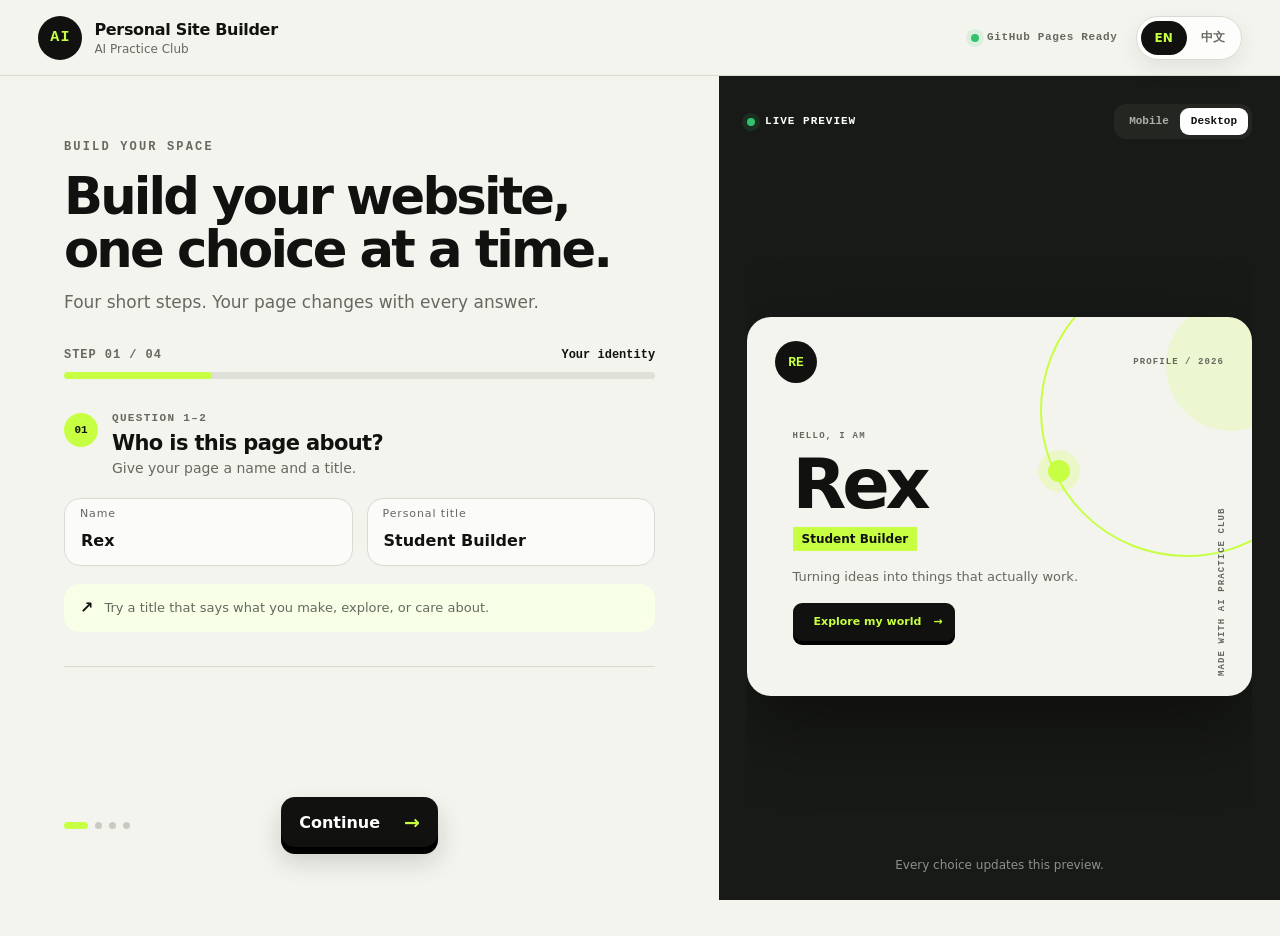
==== commit 0895f805: "Add files via upload" ====
--- a/index.html
+++ b/index.html
@@ -25,104 +25,152 @@
       </div>
     </header>
 
-    <main class="builder-shell">
-      <section class="control-panel" aria-labelledby="builder-title">
+    <main class="builder-shell wizard-shell">
+      <section class="control-panel wizard-panel" aria-labelledby="builder-title">
         <div class="eyebrow" data-i18n="eyebrow">BUILD YOUR SPACE</div>
-        <h1 id="builder-title" data-i18n="heroTitle">Turn your information into a real website.</h1>
-        <p class="intro" data-i18n="heroIntro">No coding needed. Shape the content and color, then watch your page come alive.</p>
+        <h1 id="builder-title" data-i18n="heroTitle">Build your website, one choice at a time.</h1>
+        <p class="intro" data-i18n="heroIntro">Four short steps. Your page changes with every answer.</p>
+
+        <div class="wizard-progress" role="progressbar" aria-valuemin="1" aria-valuemax="4" aria-valuenow="1" aria-label="Builder progress" data-i18n-aria="wizardProgressAria">
+          <div class="wizard-progress-copy">
+            <span id="wizard-step-count">STEP 01 / 04</span>
+            <strong id="wizard-step-name">Your identity</strong>
+          </div>
+          <div class="wizard-progress-track"><i id="wizard-progress-bar"></i></div>
+        </div>
 
         <form id="builder-form" novalidate>
-          <section class="control-section identity-section">
-            <div class="section-heading">
-              <span class="section-number">01</span>
-              <div>
-                <h2 data-i18n="identityTitle">Make it yours</h2>
-                <p data-i18n="identityIntro">Create your identity directly on the canvas.</p>
-              </div>
+          <div class="wizard-viewport">
+            <section class="control-section wizard-step active" data-step="0">
+              <div class="section-heading">
+                <span class="section-number">01</span>
+                <div>
+                  <span class="question-label" data-i18n="questionOne">QUESTION 1–2</span>
+                  <h2 data-i18n="identityTitle">Who is this page about?</h2>
+                  <p data-i18n="identityIntro">Give your page a name and a title.</p>
+                </div>
+              </div>
+              <div class="floating-fields">
+                <label class="floating-field">
+                  <input id="name" name="name" type="text" maxlength="32" value="Rex" required />
+                  <span data-i18n="nameLabel">Name</span>
+                </label>
+                <label class="floating-field">
+                  <input id="title" name="title" type="text" maxlength="48" value="Student Builder" required />
+                  <span data-i18n="titleLabel">Personal title</span>
+                </label>
+              </div>
+              <div class="step-tip"><span aria-hidden="true">↗</span><p data-i18n="identityTip">Try a title that says what you make, explore, or care about.</p></div>
+            </section>
+
+            <section class="control-section wizard-step" data-step="1" hidden>
+              <div class="section-heading">
+                <span class="section-number">02</span>
+                <div>
+                  <span class="question-label" data-i18n="questionThreeFour">QUESTION 3–4</span>
+                  <h2 data-i18n="expressionTitle">What should your page feel like?</h2>
+                  <p data-i18n="expressionIntro">Write one line, then choose its visual energy.</p>
+                </div>
+              </div>
+              <label class="bio-field">
+                <span data-i18n="bioLabel">One-line introduction</span>
+                <textarea id="bio" name="bio" maxlength="180" rows="3" required>Turning ideas into things that actually work.</textarea>
+                <output id="bio-count" for="bio">44 / 180</output>
+              </label>
+              <div class="palette-stage" role="group" aria-label="Theme color" data-i18n-aria="themeColorAria">
+                <button class="color-orb active" type="button" data-color="#C7FF43" style="--orb:#C7FF43" aria-label="Electric lime" data-i18n-aria="limeAria" aria-pressed="true"></button>
+                <button class="color-orb" type="button" data-color="#3975FF" style="--orb:#3975FF" aria-label="Cobalt blue" data-i18n-aria="blueAria" aria-pressed="false"></button>
+                <button class="color-orb" type="button" data-color="#FF5B35" style="--orb:#FF5B35" aria-label="Bright orange" data-i18n-aria="orangeAria" aria-pressed="false"></button>
+                <button class="color-orb" type="button" data-color="#FF4DA6" style="--orb:#FF4DA6" aria-label="Bright pink" data-i18n-aria="pinkAria" aria-pressed="false"></button>
+                <label class="custom-color">
+                  <input id="custom-color" type="color" value="#C7FF43" aria-label="Custom color" data-i18n-aria="customColorAria" />
+                  <span data-i18n="customColor">CUSTOM</span>
+                </label>
+                <div class="color-readout">
+                  <span data-i18n="activeColor">ACTIVE COLOR</span>
+                  <strong id="color-value">#C7FF43</strong>
+                </div>
+              </div>
+            </section>
+
+            <section class="control-section wizard-step" data-step="2" hidden>
+              <div class="section-heading">
+                <span class="section-number">03</span>
+                <div>
+                  <span class="question-label" data-i18n="questionFive">QUESTION 5</span>
+                  <h2 data-i18n="interactionTitle">How should visitors interact?</h2>
+                  <p data-i18n="interactionIntro">Choose one small effect that gives your page personality.</p>
+                </div>
+              </div>
+              <div class="interaction-cards" role="radiogroup" aria-label="Interactive feature" data-i18n-aria="interactionAria">
+                <label class="interaction-card active">
+                  <input type="radio" name="interaction" value="glow" checked />
+                  <span class="interaction-icon glow-icon" aria-hidden="true"></span>
+                  <strong data-i18n="glowTitle">Cursor glow</strong>
+                  <small data-i18n="glowIntro">A soft glow follows the pointer</small>
+                </label>
+                <label class="interaction-card">
+                  <input type="radio" name="interaction" value="confetti" />
+                  <span class="interaction-icon confetti-icon" aria-hidden="true">✦</span>
+                  <strong data-i18n="confettiTitle">Click confetti</strong>
+                  <small data-i18n="confettiIntro">Clicks release colorful fragments</small>
+                </label>
+                <label class="interaction-card">
+                  <input type="radio" name="interaction" value="reveal" />
+                  <span class="interaction-icon reveal-icon" aria-hidden="true">+</span>
+                  <strong data-i18n="revealTitle">Hidden message</strong>
+                  <small data-i18n="revealIntro">A button reveals one personal detail</small>
+                </label>
+              </div>
+              <label class="secret-field" id="secret-field" hidden>
+                <span data-i18n="secretLabel">What should the hidden message say?</span>
+                <input id="secret" name="secret" type="text" maxlength="80" value="I am learning how to turn AI into real work." />
+              </label>
+            </section>
+
+            <section class="control-section wizard-step review-step" data-step="3" hidden>
+              <div class="section-heading">
+                <span class="section-number">04</span>
+                <div>
+                  <span class="question-label" data-i18n="finalStep">FINAL STEP</span>
+                  <h2 data-i18n="reviewTitle">Ready to make it real?</h2>
+                  <p data-i18n="reviewIntro">Check the essentials. Your final layout is still a surprise.</p>
+                </div>
+              </div>
+              <div class="review-card">
+                <div class="review-avatar" id="review-initials">RX</div>
+                <div class="review-copy">
+                  <span data-i18n="reviewProfile">PROFILE</span>
+                  <strong id="review-name">Rex</strong>
+                  <small id="review-title">Student Builder</small>
+                </div>
+                <div class="review-choice">
+                  <i id="review-color"></i>
+                  <span id="review-interaction">Cursor glow</span>
+                </div>
+              </div>
+              <div class="template-note review-template-note">
+                <span class="template-stack" aria-hidden="true"><i></i><i></i><i></i></span>
+                <p><strong data-i18n="templateTitle">3 templates, chosen at random</strong><br /><span data-i18n="templateIntro">The layout is revealed after the ten-second build.</span></p>
+              </div>
+              <button class="publish-button three-d-button" type="submit">
+                <span data-i18n="publish">Publish My Website</span>
+                <span aria-hidden="true">↗</span>
+              </button>
+            </section>
+          </div>
+
+          <div class="wizard-navigation">
+            <button class="wizard-back" id="wizard-back" type="button" hidden>
+              <span aria-hidden="true">←</span>
+              <span data-i18n="back">Back</span>
+            </button>
+            <div class="wizard-dots" aria-hidden="true">
+              <i class="active"></i><i></i><i></i><i></i>
             </div>
-            <div class="floating-fields">
-              <label class="floating-field">
-                <input id="name" name="name" type="text" maxlength="32" value="Rex" required />
-                <span data-i18n="nameLabel">Name</span>
-              </label>
-              <label class="floating-field">
-                <input id="title" name="title" type="text" maxlength="48" value="Student Builder" required />
-                <span data-i18n="titleLabel">Personal title</span>
-              </label>
-            </div>
-            <label class="bio-field">
-              <span data-i18n="bioLabel">One-line introduction</span>
-              <textarea id="bio" name="bio" maxlength="180" rows="3" required>Turning ideas into things that actually work.</textarea>
-              <output id="bio-count" for="bio">44 / 180</output>
-            </label>
-          </section>
-
-          <section class="control-section color-section">
-            <div class="section-heading">
-              <span class="section-number">02</span>
-              <div>
-                <h2 data-i18n="colorTitle">Choose your energy</h2>
-                <p data-i18n="colorIntro">Pick a color to reshape the whole visual system.</p>
-              </div>
-            </div>
-            <div class="palette-stage" role="group" aria-label="Theme color" data-i18n-aria="themeColorAria">
-              <button class="color-orb active" type="button" data-color="#C7FF43" style="--orb:#C7FF43" aria-label="Electric lime" data-i18n-aria="limeAria" aria-pressed="true"></button>
-              <button class="color-orb" type="button" data-color="#3975FF" style="--orb:#3975FF" aria-label="Cobalt blue" data-i18n-aria="blueAria" aria-pressed="false"></button>
-              <button class="color-orb" type="button" data-color="#FF5B35" style="--orb:#FF5B35" aria-label="Bright orange" data-i18n-aria="orangeAria" aria-pressed="false"></button>
-              <button class="color-orb" type="button" data-color="#FF4DA6" style="--orb:#FF4DA6" aria-label="Bright pink" data-i18n-aria="pinkAria" aria-pressed="false"></button>
-              <label class="custom-color">
-                <input id="custom-color" type="color" value="#C7FF43" aria-label="Custom color" data-i18n-aria="customColorAria" />
-                <span data-i18n="customColor">CUSTOM</span>
-              </label>
-              <div class="color-readout">
-                <span data-i18n="activeColor">ACTIVE COLOR</span>
-                <strong id="color-value">#C7FF43</strong>
-              </div>
-            </div>
-          </section>
-
-          <section class="control-section interaction-section">
-            <div class="section-heading">
-              <span class="section-number">03</span>
-              <div>
-                <h2 data-i18n="interactionTitle">Add one interaction</h2>
-                <p data-i18n="interactionIntro">Give visitors something they can try instantly.</p>
-              </div>
-            </div>
-            <div class="interaction-cards" role="radiogroup" aria-label="Interactive feature" data-i18n-aria="interactionAria">
-              <label class="interaction-card active">
-                <input type="radio" name="interaction" value="glow" checked />
-                <span class="interaction-icon glow-icon" aria-hidden="true"></span>
-                <strong data-i18n="glowTitle">Cursor glow</strong>
-                <small data-i18n="glowIntro">A soft glow follows the pointer</small>
-              </label>
-              <label class="interaction-card">
-                <input type="radio" name="interaction" value="confetti" />
-                <span class="interaction-icon confetti-icon" aria-hidden="true">✦</span>
-                <strong data-i18n="confettiTitle">Click confetti</strong>
-                <small data-i18n="confettiIntro">Clicks release colorful fragments</small>
-              </label>
-              <label class="interaction-card">
-                <input type="radio" name="interaction" value="reveal" />
-                <span class="interaction-icon reveal-icon" aria-hidden="true">+</span>
-                <strong data-i18n="revealTitle">Hidden message</strong>
-                <small data-i18n="revealIntro">A button reveals one personal detail</small>
-              </label>
-            </div>
-            <label class="secret-field" id="secret-field" hidden>
-              <span data-i18n="secretLabel">Hidden message</span>
-              <input id="secret" name="secret" type="text" maxlength="80" value="I am learning how to turn AI into real work." />
-            </label>
-          </section>
-
-          <div class="publish-row">
-            <div class="template-note">
-              <span class="template-stack" aria-hidden="true"><i></i><i></i><i></i></span>
-              <p><strong data-i18n="templateTitle">3 templates, chosen at random</strong><br /><span data-i18n="templateIntro">Every publish brings a different layout possibility.</span></p>
-            </div>
-            <button class="publish-button" type="submit">
-              <span data-i18n="publish">Publish My Website</span>
-              <span aria-hidden="true">↗</span>
+            <button class="wizard-next three-d-button" id="wizard-next" type="button">
+              <span data-i18n="continue">Continue</span>
+              <span aria-hidden="true">→</span>
             </button>
           </div>
           <p class="form-error" id="form-error" role="alert" hidden></p>
@@ -131,10 +179,7 @@
 
       <aside class="preview-panel" aria-label="Live personal site preview" data-i18n-aria="previewAria">
         <div class="preview-toolbar">
-          <div>
-            <span class="live-dot"></span>
-            <span data-i18n="livePreview">LIVE PREVIEW</span>
-          </div>
+          <div><span class="live-dot"></span><span data-i18n="livePreview">LIVE PREVIEW</span></div>
           <div class="device-switch" role="group" aria-label="Preview size" data-i18n-aria="previewSizeAria">
             <button type="button" data-device="mobile" aria-pressed="false" data-i18n="mobile">Mobile</button>
             <button type="button" data-device="desktop" class="active" aria-pressed="true" data-i18n="desktop">Desktop</button>
@@ -157,7 +202,7 @@
             <div class="preview-meta" data-i18n="madeWith">MADE WITH AI PRACTICE CLUB</div>
           </article>
         </div>
-        <p class="preview-caption" data-i18n="previewCaption">Your final template will be revealed when you publish.</p>
+        <p class="preview-caption" id="preview-caption" data-i18n="previewCaption">Every choice updates this preview.</p>
       </aside>
     </main>
 
--- a/styles.css
+++ b/styles.css
@@ -150,6 +150,140 @@
   line-height: 1.75;
 }
 
+.wizard-panel {
+  min-height: calc(100vh - 76px);
+  display: flex;
+  flex-direction: column;
+}
+
+.wizard-panel > h1 {
+  max-width: 720px;
+  font-size: clamp(36px, 4vw, 60px);
+}
+
+.wizard-progress {
+  margin-top: 30px;
+  scroll-margin-top: 92px;
+}
+
+.wizard-progress-copy {
+  margin-bottom: 10px;
+  display: flex;
+  justify-content: space-between;
+  gap: 20px;
+  color: var(--muted);
+  font: 800 12px/1.2 ui-monospace, SFMono-Regular, Menlo, monospace;
+  letter-spacing: 0.08em;
+}
+
+.wizard-progress-copy strong { color: var(--ink); letter-spacing: 0; }
+.wizard-progress-track { height: 7px; border-radius: 999px; background: #dfe1d8; overflow: hidden; }
+.wizard-progress-track i { display: block; width: 25%; height: 100%; border-radius: inherit; background: var(--accent); transition: width 360ms cubic-bezier(.2,.8,.2,1); }
+
+.wizard-viewport {
+  min-height: 415px;
+  position: relative;
+}
+
+.wizard-step {
+  padding: 34px 0 18px;
+  border-bottom: 0;
+  transform-origin: 50% 10%;
+}
+
+.wizard-step[hidden], .wizard-back[hidden], .wizard-next[hidden] { display: none; }
+.wizard-step.active.from-forward { animation: stepInForward 360ms cubic-bezier(.16,.84,.32,1) both; }
+.wizard-step.active.from-back { animation: stepInBack 360ms cubic-bezier(.16,.84,.32,1) both; }
+
+.question-label {
+  display: block;
+  margin-bottom: 7px;
+  color: var(--muted);
+  font: 800 11px/1 ui-monospace, SFMono-Regular, Menlo, monospace;
+  letter-spacing: .12em;
+}
+
+.step-tip {
+  margin-top: 18px;
+  padding: 14px 16px;
+  display: flex;
+  align-items: center;
+  gap: 11px;
+  border-radius: 15px;
+  background: color-mix(in srgb, var(--accent) 13%, white);
+  color: var(--muted);
+}
+
+.step-tip > span { color: var(--ink); font-weight: 900; }
+.step-tip p { margin: 0; font-size: 13px; line-height: 1.5; }
+
+.wizard-navigation {
+  min-height: 62px;
+  display: grid;
+  grid-template-columns: minmax(112px, 1fr) auto minmax(156px, 1fr);
+  align-items: center;
+  gap: 18px;
+}
+
+.wizard-back, .wizard-next {
+  min-height: 50px;
+  border-radius: 14px;
+  cursor: pointer;
+  font-weight: 850;
+}
+
+.wizard-back {
+  justify-self: start;
+  padding: 0 15px;
+  border: 1px solid var(--line);
+  display: inline-flex;
+  align-items: center;
+  gap: 9px;
+  background: rgba(255,255,255,.72);
+  transition: transform 150ms ease, background 150ms ease;
+}
+
+.wizard-back:hover { background: white; transform: translateX(-2px); }
+.wizard-next { justify-self: end; min-width: 156px; padding: 0 18px; border: 0; display: flex; align-items: center; justify-content: space-between; gap: 24px; background: var(--ink); color: white; }
+.wizard-next span:last-child { color: var(--accent); font-size: 19px; }
+
+.three-d-button {
+  box-shadow: 0 7px 0 #000, 0 14px 26px rgba(17,18,15,.18);
+  transform: translateY(-3px);
+  transition: transform 120ms ease, box-shadow 120ms ease, background 150ms ease;
+}
+
+.three-d-button:hover { transform: translateY(-5px); box-shadow: 0 9px 0 #000, 0 17px 30px rgba(17,18,15,.2); }
+.three-d-button:active { transform: translateY(3px); box-shadow: 0 1px 0 #000, 0 5px 12px rgba(17,18,15,.16); }
+
+.wizard-dots { display: flex; align-items: center; gap: 7px; }
+.wizard-dots i { width: 7px; height: 7px; border-radius: 50%; background: #c8cbc2; transition: width 220ms ease, background 220ms ease; }
+.wizard-dots i.active { width: 24px; border-radius: 999px; background: var(--accent); }
+
+.review-card {
+  min-height: 116px;
+  padding: 18px;
+  display: grid;
+  grid-template-columns: auto minmax(0, 1fr) auto;
+  align-items: center;
+  gap: 16px;
+  border: 1px solid var(--line);
+  border-radius: 22px;
+  background: white;
+  box-shadow: 0 8px 0 #d9dcd3;
+}
+
+.review-avatar { width: 68px; height: 68px; border-radius: 50%; display: grid; place-items: center; background: var(--ink); color: var(--accent); font: 900 17px/1 ui-monospace, SFMono-Regular, Menlo, monospace; }
+.review-copy { min-width: 0; }
+.review-copy span, .review-copy strong, .review-copy small { display: block; }
+.review-copy span { color: var(--muted); font: 800 10px/1 ui-monospace, SFMono-Regular, Menlo, monospace; letter-spacing: .13em; }
+.review-copy strong { margin-top: 7px; overflow: hidden; text-overflow: ellipsis; font-size: 21px; }
+.review-copy small { margin-top: 3px; overflow: hidden; text-overflow: ellipsis; color: var(--muted); font-size: 13px; }
+.review-choice { max-width: 190px; display: flex; align-items: center; gap: 9px; color: var(--muted); font-size: 12px; font-weight: 750; text-align: right; }
+.review-choice i { width: 16px; height: 16px; flex: 0 0 auto; border-radius: 50%; box-shadow: 0 0 0 3px var(--paper); }
+.review-template-note { margin-top: 24px; }
+.review-step .publish-button { width: 100%; margin-top: 26px; }
+
 .control-section {
   padding: 34px 0;
   border-bottom: 1px solid var(--line);
@@ -198,7 +332,7 @@
 }
 
 .floating-field input {
-  height: 62px;
+  height: 68px;
   padding: 25px 16px 8px;
   border-radius: 16px;
   font-weight: 750;
@@ -264,12 +398,13 @@
   border-radius: 50%;
   cursor: pointer;
   background: var(--orb);
-  box-shadow: inset 0 0 0 2px rgba(255,255,255,0.25);
+  box-shadow: inset 0 0 0 2px rgba(255,255,255,0.25), 0 6px 0 rgba(0,0,0,.38);
   transition: transform 160ms ease, box-shadow 160ms ease;
 }
 
-.color-orb:hover { transform: translateY(-3px) scale(1.04); }
-.color-orb.active { box-shadow: 0 0 0 4px var(--ink), 0 0 0 7px white; transform: scale(0.92); }
+.color-orb:hover { transform: translateY(-4px) scale(1.04); box-shadow: inset 0 0 0 2px rgba(255,255,255,.25), 0 9px 0 rgba(0,0,0,.38); }
+.color-orb:active { transform: translateY(4px) scale(.96); box-shadow: inset 0 0 0 2px rgba(255,255,255,.25), 0 2px 0 rgba(0,0,0,.38); }
+.color-orb.active { box-shadow: 0 0 0 4px var(--ink), 0 0 0 7px white, 0 9px 0 rgba(0,0,0,.4); transform: translateY(-3px) scale(.92); }
 
 .custom-color {
   width: 66px;
@@ -302,11 +437,13 @@
   border-radius: 20px;
   background: rgba(255,255,255,0.64);
   cursor: pointer;
-  transition: transform 160ms ease, border-color 160ms ease, background 160ms ease;
-}
-
-.interaction-card:hover { transform: translateY(-3px); }
-.interaction-card.active { border-color: var(--accent); background: color-mix(in srgb, var(--accent) 12%, white); }
+  box-shadow: 0 5px 0 #d7dad1;
+  transition: transform 140ms ease, border-color 160ms ease, background 160ms ease, box-shadow 140ms ease;
+}
+
+.interaction-card:hover { transform: translateY(-4px); box-shadow: 0 9px 0 #d7dad1; }
+.interaction-card:active { transform: translateY(3px); box-shadow: 0 2px 0 #d7dad1; }
+.interaction-card.active { border-color: var(--accent); background: color-mix(in srgb, var(--accent) 12%, white); box-shadow: 0 6px 0 color-mix(in srgb, var(--accent) 60%, #93978d); }
 .interaction-card input { position: absolute; opacity: 0; pointer-events: none; }
 .interaction-card strong, .interaction-card small { display: block; }
 .interaction-card strong { margin-top: 14px; font-size: 15px; }
@@ -362,11 +499,10 @@
   color: white;
   font-weight: 800;
   cursor: pointer;
-  box-shadow: 0 12px 30px rgba(17,18,15,0.18);
-  transition: transform 150ms ease, background 150ms ease;
-}
-
-.publish-button:hover { transform: translateY(-2px); background: #2a2c27; }
+  transition: transform 120ms ease, box-shadow 120ms ease, background 150ms ease;
+}
+
+.publish-button:hover { background: #2a2c27; }
 .publish-button span:last-child { color: var(--accent); font-size: 20px; }
 .form-error { margin: 16px 0 0; color: #b21e35; font-weight: 700; }
 
@@ -424,7 +560,7 @@
 .preview-content h2 { margin: 9px 0 0; font-size: clamp(42px, 6vw, 70px); line-height: 0.95; letter-spacing: -0.06em; }
 .preview-content h3 { display: inline-block; margin: 9px 0 0; padding: 5px 9px; background: var(--accent); font-size: 12px; }
 .preview-content p { max-width: 72%; margin: 16px 0 18px; color: var(--muted); font-size: 13px; line-height: 1.55; }
-.preview-content button { min-height: 38px; padding: 0 13px; border: 0; border-radius: 9px; background: var(--ink); color: white; font-weight: 750; font-size: 11px; }
+.preview-content button { min-height: 38px; padding: 0 13px; border: 0; border-radius: 9px; background: var(--ink); color: white; font-weight: 750; font-size: 11px; box-shadow: 0 4px 0 #000; transform: translateY(-2px); }
 .preview-content button span { color: var(--accent); margin-left: 8px; }
 .preview-meta { position: absolute; right: 25px; bottom: 20px; transform: rotate(-90deg) translateX(100%); transform-origin: right bottom; }
 .preview-site.mobile .preview-content p { max-width: 92%; }
@@ -473,6 +609,18 @@
 
 @keyframes corePulse { to { transform: scale(1.06) rotate(2deg); } }
 @keyframes nodeOrbit { 50% { transform: translate(12px, 18px) scale(1.35); } }
+@keyframes stepInForward {
+  from { opacity: 0; transform: translateX(38px) scale(.985); }
+  to { opacity: 1; transform: translateX(0) scale(1); }
+}
+@keyframes stepInBack {
+  from { opacity: 0; transform: translateX(-38px) scale(.985); }
+  to { opacity: 1; transform: translateX(0) scale(1); }
+}
+@keyframes previewPulse {
+  45% { transform: scale(.988); box-shadow: 0 22px 58px rgba(0,0,0,.34), 0 0 0 3px var(--accent); }
+}
+.preview-site.preview-pulse { animation: previewPulse 420ms ease both; }
 
 /* Shared generated profile shell */
 .profile-page { min-height: 100vh; background: #111; }
@@ -501,10 +649,14 @@
 .generated-profile .profile-logo i { width: 41px; height: 41px; border-radius: 50%; display: grid; place-items: center; background: var(--ink); color: var(--accent); font: 900 13px/1 ui-monospace, SFMono-Regular, Menlo, monospace; font-style: normal; }
 .generated-profile .profile-code { color: var(--muted); font: 700 11px/1 ui-monospace, SFMono-Regular, Menlo, monospace; letter-spacing: .11em; }
 .generated-profile .profile-main { position: relative; z-index: 2; }
+.generated-profile .profile-copy { animation: profileCopyIn 620ms cubic-bezier(.16,.84,.32,1) both; }
+.generated-profile .profile-art { animation: profileArtIn 720ms 80ms cubic-bezier(.16,.84,.32,1) both; }
 .generated-profile h1, .generated-profile h2, .generated-profile p { margin-top: 0; }
 .generated-profile .profile-title { display: inline-block; background: var(--accent); color: var(--ink); padding: 7px 12px; font-weight: 850; }
 .generated-profile .profile-bio { font-size: clamp(17px, 2vw, 24px); line-height: 1.55; }
-.profile-interaction { min-height: 50px; padding: 0 17px; border: 0; border-radius: 13px; background: var(--ink); color: white; font-weight: 850; cursor: pointer; }
+.profile-interaction { min-height: 50px; padding: 0 17px; border: 0; border-radius: 13px; background: var(--ink); color: white; font-weight: 850; cursor: pointer; box-shadow: 0 6px 0 color-mix(in srgb, var(--accent) 58%, #050505); transform: translateY(-3px); transition: transform 120ms ease, box-shadow 120ms ease; }
+.profile-interaction:hover { transform: translateY(-5px); box-shadow: 0 8px 0 color-mix(in srgb, var(--accent) 58%, #050505); }
+.profile-interaction:active { transform: translateY(2px); box-shadow: 0 1px 0 color-mix(in srgb, var(--accent) 58%, #050505); }
 .profile-interaction span { color: var(--accent); }
 .profile-footer { position: relative; z-index: 3; padding: 22px clamp(22px, 5vw, 72px); display: flex; justify-content: space-between; gap: 20px; font: 700 11px/1.4 ui-monospace, SFMono-Regular, Menlo, monospace; letter-spacing: .08em; }
 
@@ -558,9 +710,12 @@
 @keyframes confettiFly { to { transform: translate(var(--dx), var(--dy)) rotate(var(--rot)); opacity: 0; } }
 .secret-message { margin-top: 16px; padding: 15px 18px; max-width: 620px; border-left: 5px solid var(--accent); background: color-mix(in srgb, var(--accent) 15%, transparent); font-weight: 700; animation: revealMessage 300ms ease both; }
 @keyframes revealMessage { from { opacity: 0; transform: translateY(9px); } }
+@keyframes profileCopyIn { from { opacity: 0; transform: translateY(28px); } }
+@keyframes profileArtIn { from { opacity: 0; transform: scale(.96) rotate(1deg); } }
 
 @media (max-width: 1050px) {
   .builder-shell { grid-template-columns: 1fr; }
+  .wizard-panel { min-height: auto; }
   .preview-panel { position: relative; top: auto; height: auto; min-height: 720px; }
   .preview-site { max-width: 700px; }
 }
@@ -580,6 +735,10 @@
   .preview-meta { display: none; }
   .control-panel { padding: 42px 20px 64px; }
   .control-panel > h1 { font-size: 42px; }
+  .wizard-progress { margin-top: 24px; }
+  .wizard-viewport { min-height: 0; }
+  .wizard-step { padding-top: 30px; }
+  .wizard-navigation { margin-top: 14px; }
   .floating-fields, .interaction-cards { grid-template-columns: 1fr; }
   .interaction-card { min-height: 110px; display: grid; grid-template-columns: 48px 1fr; grid-template-rows: auto auto; column-gap: 12px; }
   .interaction-card .interaction-icon { grid-row: 1 / 3; }
@@ -600,6 +759,14 @@
   .generated-profile .profile-top { padding-right: 132px; }
 }
 
+@media (max-width: 480px) {
+  .wizard-navigation { grid-template-columns: 1fr 1fr; gap: 10px; }
+  .wizard-dots { display: none; }
+  .wizard-next { min-width: 132px; }
+  .review-card { grid-template-columns: auto minmax(0, 1fr); }
+  .review-choice { grid-column: 1 / -1; max-width: none; padding-top: 12px; border-top: 1px solid var(--line); text-align: left; }
+}
+
 @media (prefers-reduced-motion: reduce) {
   *, *::before, *::after { scroll-behavior: auto !important; animation-duration: 0.01ms !important; animation-iteration-count: 1 !important; transition-duration: 0.01ms !important; }
 }
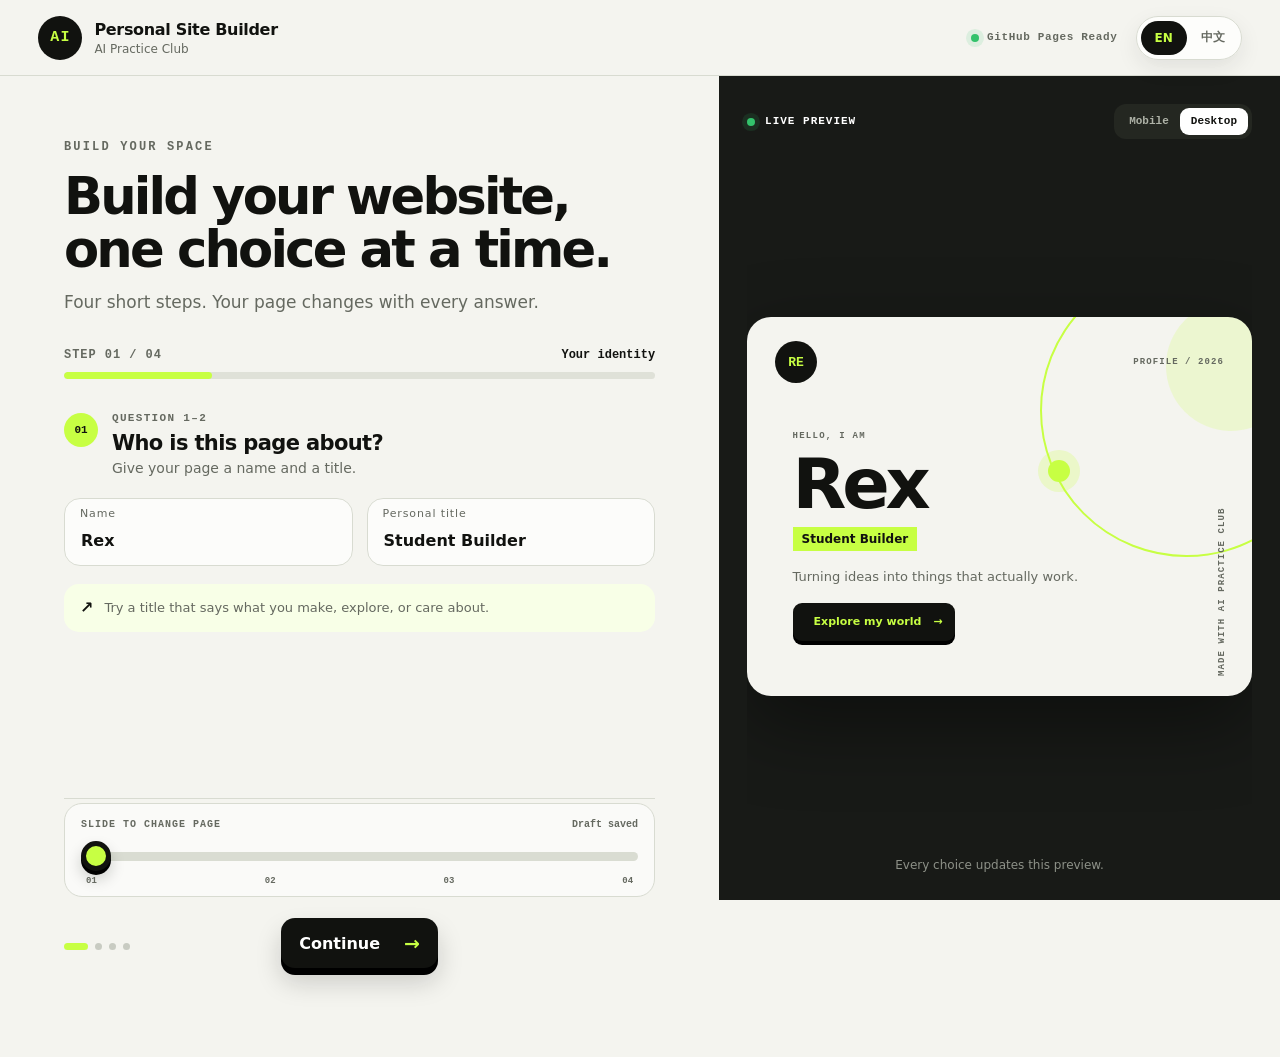
==== commit 0a902bf8: "Add files via upload" ====
--- a/index.html
+++ b/index.html
@@ -40,7 +40,8 @@
         </div>
 
         <form id="builder-form" novalidate>
-          <div class="wizard-viewport">
+          <div class="wizard-viewport" id="wizard-viewport">
+            <div class="wizard-track" id="wizard-track">
             <section class="control-section wizard-step active" data-step="0">
               <div class="section-heading">
                 <span class="section-number">01</span>
@@ -63,7 +64,7 @@
               <div class="step-tip"><span aria-hidden="true">↗</span><p data-i18n="identityTip">Try a title that says what you make, explore, or care about.</p></div>
             </section>
 
-            <section class="control-section wizard-step" data-step="1" hidden>
+            <section class="control-section wizard-step" data-step="1">
               <div class="section-heading">
                 <span class="section-number">02</span>
                 <div>
@@ -93,7 +94,7 @@
               </div>
             </section>
 
-            <section class="control-section wizard-step" data-step="2" hidden>
+            <section class="control-section wizard-step" data-step="2">
               <div class="section-heading">
                 <span class="section-number">03</span>
                 <div>
@@ -128,7 +129,7 @@
               </label>
             </section>
 
-            <section class="control-section wizard-step review-step" data-step="3" hidden>
+            <section class="control-section wizard-step review-step" data-step="3">
               <div class="section-heading">
                 <span class="section-number">04</span>
                 <div>
@@ -158,6 +159,16 @@
                 <span aria-hidden="true">↗</span>
               </button>
             </section>
+            </div>
+          </div>
+
+          <div class="page-scrubber">
+            <div class="page-scrubber-copy">
+              <span data-i18n="slideToNavigate">SLIDE TO CHANGE PAGE</span>
+              <span class="draft-status" id="draft-status" aria-live="polite" data-i18n="draftSaved">Draft saved</span>
+            </div>
+            <input id="wizard-slider" type="range" min="1" max="4" step="1" value="1" aria-label="Slide to change page" data-i18n-aria="slideAria" />
+            <div class="page-scrubber-marks" aria-hidden="true"><span>01</span><span>02</span><span>03</span><span>04</span></div>
           </div>
 
           <div class="wizard-navigation">
--- a/styles.css
+++ b/styles.css
@@ -183,17 +183,31 @@
 .wizard-viewport {
   min-height: 415px;
   position: relative;
+  overflow: hidden;
+  touch-action: pan-y;
+}
+
+.wizard-track {
+  width: 100%;
+  display: flex;
+  align-items: stretch;
+  transition: transform 420ms cubic-bezier(.2,.82,.2,1);
+  will-change: transform;
 }
 
 .wizard-step {
+  width: 100%;
+  min-width: 100%;
   padding: 34px 0 18px;
   border-bottom: 0;
   transform-origin: 50% 10%;
-}
-
-.wizard-step[hidden], .wizard-back[hidden], .wizard-next[hidden] { display: none; }
-.wizard-step.active.from-forward { animation: stepInForward 360ms cubic-bezier(.16,.84,.32,1) both; }
-.wizard-step.active.from-back { animation: stepInBack 360ms cubic-bezier(.16,.84,.32,1) both; }
+  opacity: .32;
+  pointer-events: none;
+  transition: opacity 280ms ease;
+}
+
+.wizard-step.active { opacity: 1; pointer-events: auto; }
+.wizard-back[hidden], .wizard-next[hidden] { display: none; }
 
 .question-label {
   display: block;
@@ -224,6 +238,48 @@
   align-items: center;
   gap: 18px;
 }
+
+.page-scrubber {
+  margin: 4px 0 18px;
+  padding: 15px 16px 10px;
+  border: 1px solid var(--line);
+  border-radius: 18px;
+  background: rgba(255,255,255,.58);
+}
+
+.page-scrubber-copy, .page-scrubber-marks {
+  display: flex;
+  align-items: center;
+  justify-content: space-between;
+  gap: 12px;
+}
+
+.page-scrubber-copy {
+  margin-bottom: 8px;
+  color: var(--muted);
+  font: 800 10px/1.2 ui-monospace, SFMono-Regular, Menlo, monospace;
+  letter-spacing: .1em;
+}
+
+.draft-status { letter-spacing: 0; transition: color 180ms ease, transform 180ms ease; }
+.draft-status.saved { color: #168048; transform: translateY(-1px); }
+
+#wizard-slider {
+  --slider-progress: 0%;
+  width: 100%;
+  height: 34px;
+  margin: 0;
+  appearance: none;
+  background: transparent;
+  cursor: grab;
+}
+
+#wizard-slider:active { cursor: grabbing; }
+#wizard-slider::-webkit-slider-runnable-track { height: 9px; border-radius: 99px; background: linear-gradient(90deg, var(--accent) 0 var(--slider-progress), #d9dcd2 var(--slider-progress) 100%); }
+#wizard-slider::-moz-range-track { height: 9px; border-radius: 99px; background: linear-gradient(90deg, var(--accent) 0 var(--slider-progress), #d9dcd2 var(--slider-progress) 100%); }
+#wizard-slider::-webkit-slider-thumb { width: 30px; height: 30px; margin-top: -11px; appearance: none; border: 5px solid var(--ink); border-radius: 50%; background: var(--accent); box-shadow: 0 4px 0 #000, 0 8px 15px rgba(17,18,15,.2); }
+#wizard-slider::-moz-range-thumb { width: 22px; height: 22px; border: 5px solid var(--ink); border-radius: 50%; background: var(--accent); box-shadow: 0 4px 0 #000, 0 8px 15px rgba(17,18,15,.2); }
+.page-scrubber-marks { padding: 0 5px; color: var(--muted); font: 750 9px/1 ui-monospace, SFMono-Regular, Menlo, monospace; }
 
 .wizard-back, .wizard-next {
   min-height: 50px;
@@ -736,7 +792,7 @@
   .control-panel { padding: 42px 20px 64px; }
   .control-panel > h1 { font-size: 42px; }
   .wizard-progress { margin-top: 24px; }
-  .wizard-viewport { min-height: 0; }
+  .wizard-viewport { min-height: 470px; }
   .wizard-step { padding-top: 30px; }
   .wizard-navigation { margin-top: 14px; }
   .floating-fields, .interaction-cards { grid-template-columns: 1fr; }
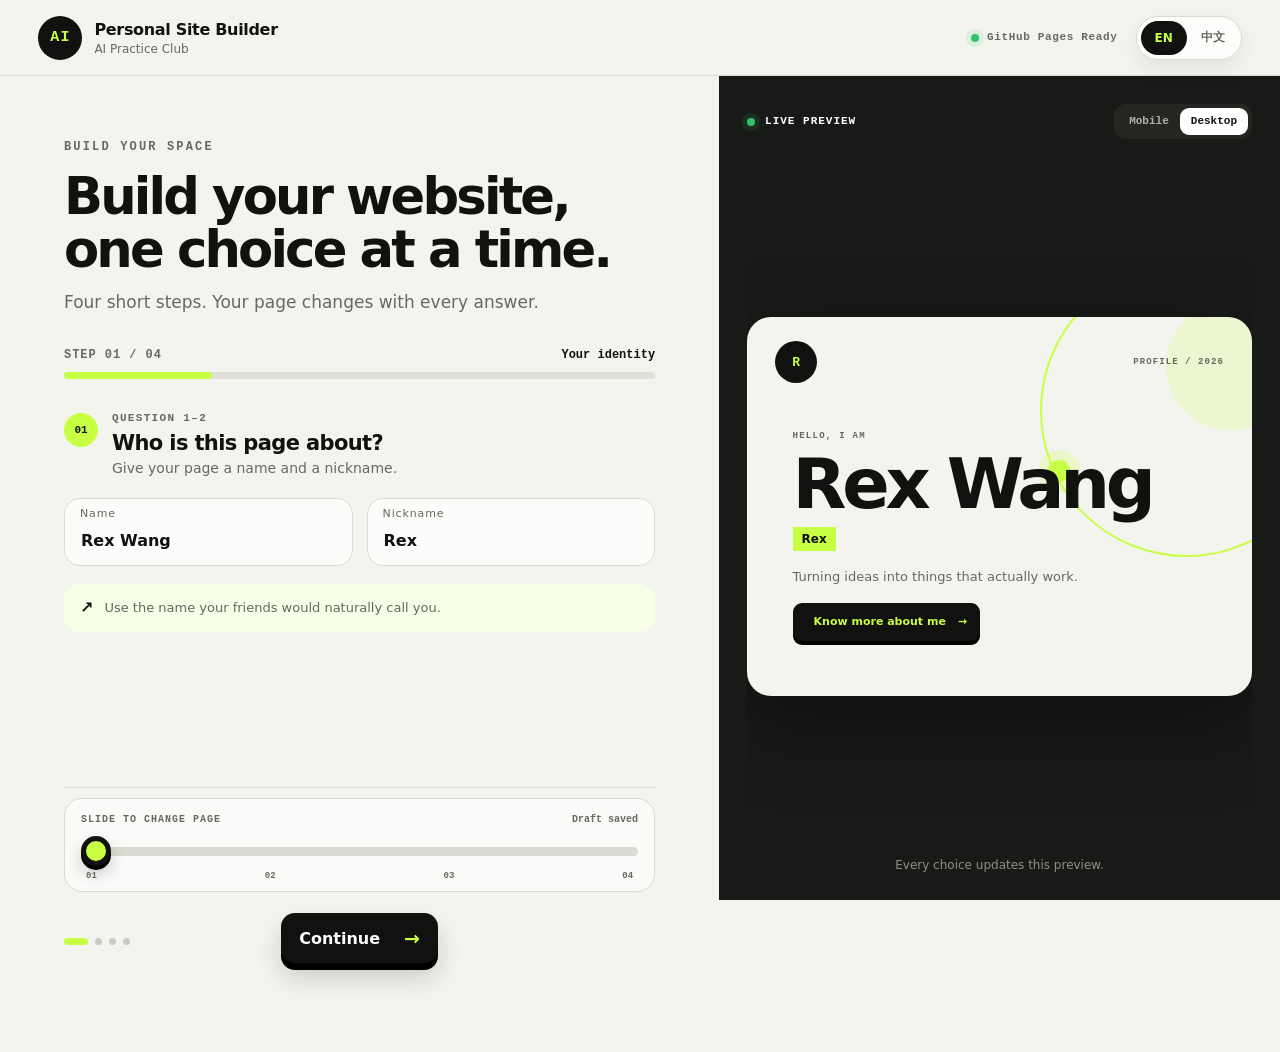
==== commit f2efd406: "Add files via upload" ====
--- a/index.html
+++ b/index.html
@@ -53,12 +53,12 @@
               </div>
               <div class="floating-fields">
                 <label class="floating-field">
-                  <input id="name" name="name" type="text" maxlength="32" value="Rex" required />
+                  <input id="name" name="name" type="text" maxlength="32" value="Rex Wang" required />
                   <span data-i18n="nameLabel">Name</span>
                 </label>
                 <label class="floating-field">
-                  <input id="title" name="title" type="text" maxlength="48" value="Student Builder" required />
-                  <span data-i18n="titleLabel">Personal title</span>
+                  <input id="title" name="title" type="text" maxlength="48" value="Rex" required />
+                  <span data-i18n="titleLabel">Nickname</span>
                 </label>
               </div>
               <div class="step-tip"><span aria-hidden="true">↗</span><p data-i18n="identityTip">Try a title that says what you make, explore, or care about.</p></div>
@@ -135,24 +135,20 @@
                 <div>
                   <span class="question-label" data-i18n="finalStep">FINAL STEP</span>
                   <h2 data-i18n="reviewTitle">Ready to make it real?</h2>
-                  <p data-i18n="reviewIntro">Check the essentials. Your final layout is still a surprise.</p>
+                  <p data-i18n="reviewIntro">Check your details, then publish your page.</p>
                 </div>
               </div>
               <div class="review-card">
                 <div class="review-avatar" id="review-initials">RX</div>
                 <div class="review-copy">
                   <span data-i18n="reviewProfile">PROFILE</span>
-                  <strong id="review-name">Rex</strong>
-                  <small id="review-title">Student Builder</small>
+                  <strong id="review-name">Rex Wang</strong>
+                  <small id="review-title">Rex</small>
                 </div>
                 <div class="review-choice">
                   <i id="review-color"></i>
                   <span id="review-interaction">Cursor glow</span>
                 </div>
-              </div>
-              <div class="template-note review-template-note">
-                <span class="template-stack" aria-hidden="true"><i></i><i></i><i></i></span>
-                <p><strong data-i18n="templateTitle">3 templates, chosen at random</strong><br /><span data-i18n="templateIntro">The layout is revealed after the ten-second build.</span></p>
               </div>
               <button class="publish-button three-d-button" type="submit">
                 <span data-i18n="publish">Publish My Website</span>
@@ -199,18 +195,17 @@
         <div class="preview-canvas">
           <article class="preview-site" id="preview-site">
             <div class="preview-nav">
-              <strong id="preview-initials">RX</strong>
+              <strong id="preview-initials">R</strong>
               <span data-i18n="profileYear">PROFILE / 2026</span>
             </div>
             <div class="preview-orbit" aria-hidden="true"></div>
             <div class="preview-content">
               <span class="preview-kicker" data-i18n="hello">HELLO, I AM</span>
-              <h2 id="preview-name">Rex</h2>
-              <h3 id="preview-title">Student Builder</h3>
+              <h2 id="preview-name">Rex Wang</h2>
+              <h3 id="preview-title">Rex</h3>
               <p id="preview-bio">Turning ideas into things that actually work.</p>
               <button type="button" tabindex="-1"><span data-i18n="explore">Explore my world</span> <span>→</span></button>
             </div>
-            <div class="preview-meta" data-i18n="madeWith">MADE WITH AI PRACTICE CLUB</div>
           </article>
         </div>
         <p class="preview-caption" id="preview-caption" data-i18n="previewCaption">Every choice updates this preview.</p>
@@ -237,7 +232,7 @@
       <span class="success-mark">✓</span>
       <div class="eyebrow" data-i18n="resultEyebrow">YOUR WEBSITE IS LIVE</div>
       <h2 data-i18n="resultTitle">Your personal website is ready.</h2>
-      <p><span data-i18n="templateLabel">Template</span>: <strong id="result-template">—</strong> · <span data-i18n="idLabel">Personal ID</span>: <strong id="result-id">—</strong></p>
+      <p><span data-i18n="idLabel">Personal ID</span>: <strong id="result-id">—</strong></p>
       <label class="url-box">
         <span data-i18n="shareLink">Share this link</span>
         <input id="result-url" type="url" readonly />
--- a/styles.css
+++ b/styles.css
@@ -699,69 +699,73 @@
 .profile-error p { color: var(--muted); line-height: 1.7; }
 .profile-error a { display: inline-block; margin-top: 16px; padding: 14px 18px; border-radius: 12px; background: var(--ink); color: white; text-decoration: none; font-weight: 800; }
 
-.generated-profile { --accent: #c7ff43; min-height: 100vh; overflow: hidden; position: relative; }
-.generated-profile .profile-top { position: relative; z-index: 3; padding: 24px clamp(150px, 15vw, 205px) 24px clamp(22px, 5vw, 72px); display: flex; justify-content: space-between; align-items: center; gap: 18px; }
-.generated-profile .profile-logo { display: flex; align-items: center; gap: 11px; font-weight: 850; }
-.generated-profile .profile-logo i { width: 41px; height: 41px; border-radius: 50%; display: grid; place-items: center; background: var(--ink); color: var(--accent); font: 900 13px/1 ui-monospace, SFMono-Regular, Menlo, monospace; font-style: normal; }
-.generated-profile .profile-code { color: var(--muted); font: 700 11px/1 ui-monospace, SFMono-Regular, Menlo, monospace; letter-spacing: .11em; }
-.generated-profile .profile-main { position: relative; z-index: 2; }
-.generated-profile .profile-copy { animation: profileCopyIn 620ms cubic-bezier(.16,.84,.32,1) both; }
-.generated-profile .profile-art { animation: profileArtIn 720ms 80ms cubic-bezier(.16,.84,.32,1) both; }
+.generated-profile {
+  --accent: #c7ff43;
+  --profile-bg: #f4f4ef;
+  --profile-ink: #11120f;
+  --profile-muted: #666a61;
+  min-height: 100vh;
+  overflow: hidden;
+  position: relative;
+  background: var(--profile-bg);
+  color: var(--profile-ink);
+}
+.generated-profile .profile-top { position: fixed; inset: 0 0 auto; z-index: 30; min-height: 76px; padding: 15px clamp(150px, 15vw, 205px) 15px clamp(20px, 4vw, 56px); display: flex; justify-content: space-between; align-items: center; gap: 18px; border-bottom: 1px solid color-mix(in srgb, var(--profile-ink) 14%, transparent); backdrop-filter: blur(14px); background: color-mix(in srgb, var(--profile-bg) 82%, transparent); }
+.generated-profile .profile-logo { min-width: 0; padding: 0; border: 0; display: flex; align-items: center; gap: 11px; background: transparent; color: inherit; cursor: pointer; font-weight: 850; }
+.generated-profile .profile-logo i { width: 43px; height: 43px; flex: 0 0 auto; border-radius: 50%; display: grid; place-items: center; background: var(--profile-ink); color: var(--accent); font: 900 17px/1 ui-monospace, SFMono-Regular, Menlo, monospace; font-style: normal; box-shadow: 0 5px 0 color-mix(in srgb, var(--profile-ink) 74%, black); }
+.generated-profile .profile-logo span { max-width: 28vw; overflow: hidden; text-overflow: ellipsis; white-space: nowrap; }
+.generated-profile .profile-code { color: var(--profile-muted); font: 750 11px/1 ui-monospace, SFMono-Regular, Menlo, monospace; letter-spacing: .11em; }
+.personal-page-viewport { width: 100%; height: 100vh; overflow: hidden; touch-action: pan-y; }
+.personal-page-track { height: 100%; display: flex; transition: transform 520ms cubic-bezier(.2,.82,.2,1); will-change: transform; }
+.profile-slide { width: 100%; min-width: 100%; height: 100%; position: relative; overflow: hidden; }
+.profile-overview { padding: 112px clamp(24px, 7vw, 110px) 105px; display: grid; grid-template-columns: minmax(0, 1.05fr) minmax(260px, .75fr); align-items: center; gap: clamp(24px, 6vw, 90px); }
+.generated-profile .profile-copy { position: relative; z-index: 3; max-width: 880px; animation: profileCopyIn 620ms cubic-bezier(.16,.84,.32,1) both; }
 .generated-profile h1, .generated-profile h2, .generated-profile p { margin-top: 0; }
-.generated-profile .profile-title { display: inline-block; background: var(--accent); color: var(--ink); padding: 7px 12px; font-weight: 850; }
-.generated-profile .profile-bio { font-size: clamp(17px, 2vw, 24px); line-height: 1.55; }
-.profile-interaction { min-height: 50px; padding: 0 17px; border: 0; border-radius: 13px; background: var(--ink); color: white; font-weight: 850; cursor: pointer; box-shadow: 0 6px 0 color-mix(in srgb, var(--accent) 58%, #050505); transform: translateY(-3px); transition: transform 120ms ease, box-shadow 120ms ease; }
-.profile-interaction:hover { transform: translateY(-5px); box-shadow: 0 8px 0 color-mix(in srgb, var(--accent) 58%, #050505); }
-.profile-interaction:active { transform: translateY(2px); box-shadow: 0 1px 0 color-mix(in srgb, var(--accent) 58%, #050505); }
+.generated-profile .profile-kicker { color: var(--profile-muted); font: 850 12px/1 ui-monospace, SFMono-Regular, Menlo, monospace; letter-spacing: .18em; }
+.generated-profile h1 { margin: 19px 0 26px; font-size: clamp(66px, 10vw, 154px); line-height: .86; letter-spacing: -.07em; }
+.nickname-block, .about-block { max-width: 680px; }
+.nickname-block > span, .about-block > span { display: block; margin-bottom: 8px; color: var(--profile-muted); font: 800 10px/1 ui-monospace, SFMono-Regular, Menlo, monospace; letter-spacing: .15em; }
+.generated-profile .profile-title { display: inline-block; margin: 0 0 24px; padding: 7px 12px; background: var(--accent); color: #11120f; font-size: clamp(18px, 2.2vw, 30px); font-weight: 850; }
+.generated-profile .profile-bio { max-width: 650px; margin-bottom: 0; color: var(--profile-muted); font-size: clamp(17px, 1.8vw, 23px); line-height: 1.55; }
+.profile-next { min-width: min(100%, 250px); min-height: 56px; margin-top: 30px; padding: 0 18px; border: 0; border-radius: 15px; display: inline-flex; align-items: center; justify-content: space-between; gap: 28px; background: var(--profile-ink); color: var(--profile-bg); cursor: pointer; font-weight: 850; box-shadow: 0 7px 0 color-mix(in srgb, var(--profile-ink) 72%, black); transform: translateY(-3px); transition: transform 130ms ease, box-shadow 130ms ease; }
+.profile-next:hover { transform: translateY(-5px); box-shadow: 0 9px 0 color-mix(in srgb, var(--profile-ink) 72%, black); }
+.profile-next:active { transform: translateY(2px); box-shadow: 0 1px 0 color-mix(in srgb, var(--profile-ink) 72%, black); }
+.profile-next b { color: var(--accent); font-size: 20px; }
+.profile-watermark { width: min(34vw, 440px); aspect-ratio: 1; justify-self: end; border: clamp(14px, 2vw, 28px) solid var(--accent); border-radius: 50%; display: grid; place-items: center; color: var(--profile-ink); font: 950 clamp(150px, 22vw, 330px)/1 ui-monospace, SFMono-Regular, Menlo, monospace; transform: rotate(7deg); animation: profileArtIn 720ms 80ms cubic-bezier(.16,.84,.32,1) both; }
+.profile-playground { padding: 104px clamp(24px, 7vw, 110px) 105px; display: grid; grid-template-columns: minmax(0, 1fr) minmax(300px, 410px); align-items: center; gap: clamp(24px, 5vw, 70px); background: var(--profile-ink); color: var(--profile-bg); }
+.profile-playground::before { content: ""; position: absolute; width: min(68vw, 900px); aspect-ratio: 1; left: -17%; top: -35%; border: 2px solid color-mix(in srgb, var(--accent) 58%, transparent); border-radius: 50%; }
+.profile-monogram { position: relative; z-index: 2; min-width: 0; text-align: center; color: var(--accent); font: 950 clamp(270px, 50vw, 760px)/.72 ui-monospace, SFMono-Regular, Menlo, monospace; letter-spacing: -.1em; user-select: none; filter: drop-shadow(0 22px 45px rgba(0,0,0,.32)); }
+.interaction-panel { position: relative; z-index: 4; align-self: center; padding: clamp(22px, 3vw, 38px); border-left: 2px solid var(--accent); background: color-mix(in srgb, var(--profile-ink) 88%, transparent); backdrop-filter: blur(14px); }
+.interaction-panel .profile-kicker { color: var(--accent); }
+.interaction-panel h2 { margin: 16px 0 10px; font-size: clamp(32px, 4vw, 58px); line-height: .98; letter-spacing: -.05em; }
+.interaction-panel > p { margin-bottom: 26px; color: color-mix(in srgb, var(--profile-bg) 66%, transparent); line-height: 1.6; }
+.profile-interaction { width: 100%; min-height: 54px; padding: 0 17px; border: 0; border-radius: 13px; display: flex; align-items: center; justify-content: center; gap: 10px; background: var(--profile-bg); color: var(--profile-ink); font-weight: 850; cursor: pointer; box-shadow: 0 6px 0 var(--accent); transform: translateY(-3px); transition: transform 120ms ease, box-shadow 120ms ease; }
+.profile-interaction:hover { transform: translateY(-5px); box-shadow: 0 8px 0 var(--accent); }
+.profile-interaction:active { transform: translateY(2px); box-shadow: 0 1px 0 var(--accent); }
 .profile-interaction span { color: var(--accent); }
-.profile-footer { position: relative; z-index: 3; padding: 22px clamp(22px, 5vw, 72px); display: flex; justify-content: space-between; gap: 20px; font: 700 11px/1.4 ui-monospace, SFMono-Regular, Menlo, monospace; letter-spacing: .08em; }
-
-/* Template 1: Orbit */
-.template-orbit { background: var(--paper); color: var(--ink); }
-.template-orbit .profile-main { min-height: calc(100vh - 142px); padding: clamp(70px, 10vh, 130px) clamp(24px, 9vw, 150px); display: flex; flex-direction: column; justify-content: center; }
-.template-orbit .profile-copy { display: flex; flex-direction: column; align-items: flex-start; }
-.template-orbit .profile-index, .template-orbit .profile-art { display: none; }
-.template-orbit .profile-main::before { content: ""; position: absolute; width: min(62vw, 760px); aspect-ratio: 1; border: 3px solid var(--accent); border-radius: 50%; right: -18%; top: -24%; }
-.template-orbit .profile-main::after { content: ""; position: absolute; width: 110px; height: 110px; border-radius: 50%; background: var(--accent); right: 24%; top: 23%; box-shadow: 0 0 0 28px color-mix(in srgb, var(--accent) 20%, transparent); }
-.template-orbit .profile-kicker { color: var(--muted); font: 800 12px/1 ui-monospace, SFMono-Regular, Menlo, monospace; letter-spacing: .18em; }
-.template-orbit h1 { max-width: 850px; margin: 14px 0 12px; font-size: clamp(68px, 12vw, 170px); line-height: .86; letter-spacing: -.07em; }
-.template-orbit .profile-title { align-self: flex-start; margin-bottom: 28px; }
-.template-orbit .profile-bio { max-width: 660px; }
-.template-orbit .profile-interaction { align-self: flex-start; margin-top: 18px; }
-
-/* Template 2: Blueprint */
-.template-blueprint { background: #121512; color: white; background-image: linear-gradient(rgba(255,255,255,.055) 1px, transparent 1px), linear-gradient(90deg, rgba(255,255,255,.055) 1px, transparent 1px); background-size: 34px 34px; }
-.template-blueprint .profile-top { border-bottom: 1px solid rgba(255,255,255,.14); }
-.template-blueprint .profile-logo i { background: white; color: #111; }
-.template-blueprint .profile-code { color: rgba(255,255,255,.52); }
-.template-blueprint .profile-main { min-height: calc(100vh - 142px); padding: clamp(70px, 9vh, 120px) clamp(24px, 7vw, 110px); display: grid; grid-template-columns: 110px minmax(0, 1fr); align-content: center; gap: 30px; }
-.template-blueprint .profile-art { display: none; }
-.template-blueprint .profile-index { color: var(--accent); font: 900 44px/1 ui-monospace, SFMono-Regular, Menlo, monospace; }
-.template-blueprint .profile-copy { max-width: 970px; }
-.template-blueprint .profile-kicker { font: 800 12px/1 ui-monospace, SFMono-Regular, Menlo, monospace; letter-spacing: .16em; color: var(--accent); }
-.template-blueprint h1 { margin: 19px 0 12px; font-size: clamp(62px, 11vw, 150px); line-height: .9; letter-spacing: -.06em; text-transform: uppercase; }
-.template-blueprint .profile-title { margin-bottom: 28px; }
-.template-blueprint .profile-bio { max-width: 730px; color: rgba(255,255,255,.7); }
-.template-blueprint .profile-interaction { margin-top: 17px; background: white; color: #111; }
-.template-blueprint .profile-footer { color: rgba(255,255,255,.48); border-top: 1px solid rgba(255,255,255,.14); }
-
-/* Template 3: Studio */
-.template-studio { background: var(--accent); color: var(--ink); }
-.template-studio .profile-top { border-bottom: 2px solid var(--ink); }
-.template-studio .profile-main { min-height: calc(100vh - 142px); display: grid; grid-template-columns: 1.05fr .95fr; }
-.template-studio .profile-index { display: none; }
-.template-studio .profile-copy { padding: clamp(60px, 9vw, 140px) clamp(28px, 7vw, 110px); display: flex; flex-direction: column; justify-content: center; background: var(--paper); }
-.template-studio .profile-art { position: relative; overflow: hidden; background: var(--accent); }
-.template-studio .profile-art::before { content: attr(data-initials); position: absolute; inset: 0; display: grid; place-items: center; font: 900 clamp(120px, 26vw, 390px)/1 ui-monospace, SFMono-Regular, Menlo, monospace; letter-spacing: -.16em; transform: rotate(-8deg); }
-.template-studio .profile-art::after { content: ""; position: absolute; width: 42%; aspect-ratio: 1; border-radius: 50%; border: 18px solid var(--paper); right: -7%; top: 8%; }
-.template-studio .profile-kicker { font: 800 12px/1 ui-monospace, SFMono-Regular, Menlo, monospace; letter-spacing: .16em; color: var(--muted); }
-.template-studio h1 { margin: 16px 0 14px; font-size: clamp(70px, 10vw, 150px); line-height: .88; letter-spacing: -.07em; }
-.template-studio .profile-title { align-self: flex-start; background: var(--ink); color: white; margin-bottom: 28px; }
-.template-studio .profile-bio { max-width: 670px; }
-.template-studio .profile-interaction { align-self: flex-start; margin-top: 18px; }
-.template-studio .profile-footer { border-top: 2px solid var(--ink); }
-
-.cursor-glow { position: fixed; width: 180px; height: 180px; border-radius: 50%; pointer-events: none; z-index: 1; transform: translate(-50%, -50%); background: radial-gradient(circle, color-mix(in srgb, var(--accent) 42%, transparent), transparent 68%); mix-blend-mode: screen; }
+.profile-interaction b { font: inherit; }
+.personal-page-nav { position: fixed; z-index: 35; left: 50%; bottom: 20px; width: min(86vw, 520px); min-height: 58px; padding: 8px 13px; border-radius: 18px; display: grid; grid-template-columns: auto minmax(110px, 1fr) auto; align-items: center; gap: 13px; background: rgba(255,255,255,.92); color: #11120f; box-shadow: 0 18px 45px rgba(0,0,0,.22); backdrop-filter: blur(16px); transform: translateX(-50%); }
+.personal-page-nav button { padding: 8px 5px; border: 0; background: transparent; color: #74786f; cursor: pointer; font: 850 10px/1 ui-monospace, SFMono-Regular, Menlo, monospace; }
+.personal-page-nav button span { margin-left: 4px; }
+.personal-page-nav button.active { color: #11120f; }
+.personal-page-slider { --page-progress: 0%; width: 100%; height: 30px; margin: 0; appearance: none; background: transparent; cursor: grab; }
+.personal-page-slider:active { cursor: grabbing; }
+.personal-page-slider::-webkit-slider-runnable-track { height: 7px; border-radius: 99px; background: linear-gradient(90deg, var(--accent) 0 var(--page-progress), #d9dcd2 var(--page-progress) 100%); }
+.personal-page-slider::-moz-range-track { height: 7px; border-radius: 99px; background: linear-gradient(90deg, var(--accent) 0 var(--page-progress), #d9dcd2 var(--page-progress) 100%); }
+.personal-page-slider::-webkit-slider-thumb { width: 25px; height: 25px; margin-top: -9px; appearance: none; border: 4px solid #11120f; border-radius: 50%; background: var(--accent); box-shadow: 0 3px 0 #000; }
+.personal-page-slider::-moz-range-thumb { width: 17px; height: 17px; border: 4px solid #11120f; border-radius: 50%; background: var(--accent); box-shadow: 0 3px 0 #000; }
+
+/* Automatically selected visual styles */
+.template-orbit .profile-overview { background: radial-gradient(circle at 82% 22%, color-mix(in srgb, var(--accent) 18%, transparent), transparent 28%), var(--profile-bg); }
+.template-blueprint { --profile-bg: #121512; --profile-ink: #f5f5ef; --profile-muted: #a8ada4; }
+.template-blueprint .profile-overview { background-image: linear-gradient(rgba(255,255,255,.055) 1px, transparent 1px), linear-gradient(90deg, rgba(255,255,255,.055) 1px, transparent 1px); background-size: 34px 34px; }
+.template-blueprint .profile-logo i { color: #11120f; background: var(--accent); }
+.template-blueprint .profile-next { background: var(--accent); color: #11120f; box-shadow: 0 7px 0 color-mix(in srgb, var(--accent) 44%, black); }
+.template-blueprint .profile-next b { color: #11120f; }
+.template-studio .profile-overview { background: linear-gradient(100deg, var(--profile-bg) 0 66%, var(--accent) 66% 100%); }
+.template-studio .profile-watermark { border-color: var(--profile-ink); background: var(--accent); }
+
+.cursor-glow { position: absolute; width: 180px; height: 180px; border-radius: 50%; pointer-events: none; z-index: 1; transform: translate(-50%, -50%); background: radial-gradient(circle, color-mix(in srgb, var(--accent) 42%, transparent), transparent 68%); mix-blend-mode: screen; }
 .confetti-piece { position: fixed; z-index: 20; width: 9px; height: 16px; pointer-events: none; background: var(--accent); animation: confettiFly 850ms cubic-bezier(.1,.7,.2,1) forwards; }
 @keyframes confettiFly { to { transform: translate(var(--dx), var(--dy)) rotate(var(--rot)); opacity: 0; } }
 .secret-message { margin-top: 16px; padding: 15px 18px; max-width: 620px; border-left: 5px solid var(--accent); background: color-mix(in srgb, var(--accent) 15%, transparent); font-weight: 700; animation: revealMessage 300ms ease both; }
@@ -805,14 +809,19 @@
   .publish-button { width: 100%; }
   .construction-card, .result-dialog { padding: 32px 22px; }
   .dialog-actions { flex-direction: column; }
-  .template-blueprint .profile-main { grid-template-columns: 1fr; gap: 18px; }
-  .template-blueprint .profile-index { font-size: 28px; }
-  .template-studio .profile-main { grid-template-columns: 1fr; }
-  .template-studio .profile-art { min-height: 34vh; order: -1; }
-  .template-studio .profile-copy { padding: 52px 24px 70px; }
-  .generated-profile .profile-footer { flex-direction: column; }
   .generated-profile .profile-code { display: none; }
   .generated-profile .profile-top { padding-right: 132px; }
+  .profile-overview { padding: 104px 24px 98px; grid-template-columns: 1fr; }
+  .generated-profile h1 { font-size: clamp(58px, 18vw, 108px); }
+  .profile-watermark { position: absolute; z-index: 1; width: 58vw; right: -18vw; top: 16vh; opacity: .16; }
+  .profile-copy { align-self: center; }
+  .profile-playground { padding: 96px 22px 96px; grid-template-columns: 1fr; grid-template-rows: minmax(0, 1fr) auto; gap: 10px; }
+  .profile-monogram { align-self: center; font-size: clamp(250px, 78vw, 470px); }
+  .interaction-panel { width: min(100%, 520px); justify-self: end; padding: 19px 20px; }
+  .interaction-panel h2 { font-size: 34px; }
+  .interaction-panel > p { margin-bottom: 18px; }
+  .personal-page-nav { bottom: 12px; width: calc(100vw - 24px); }
+  .personal-page-nav button span { display: none; }
 }
 
 @media (max-width: 480px) {
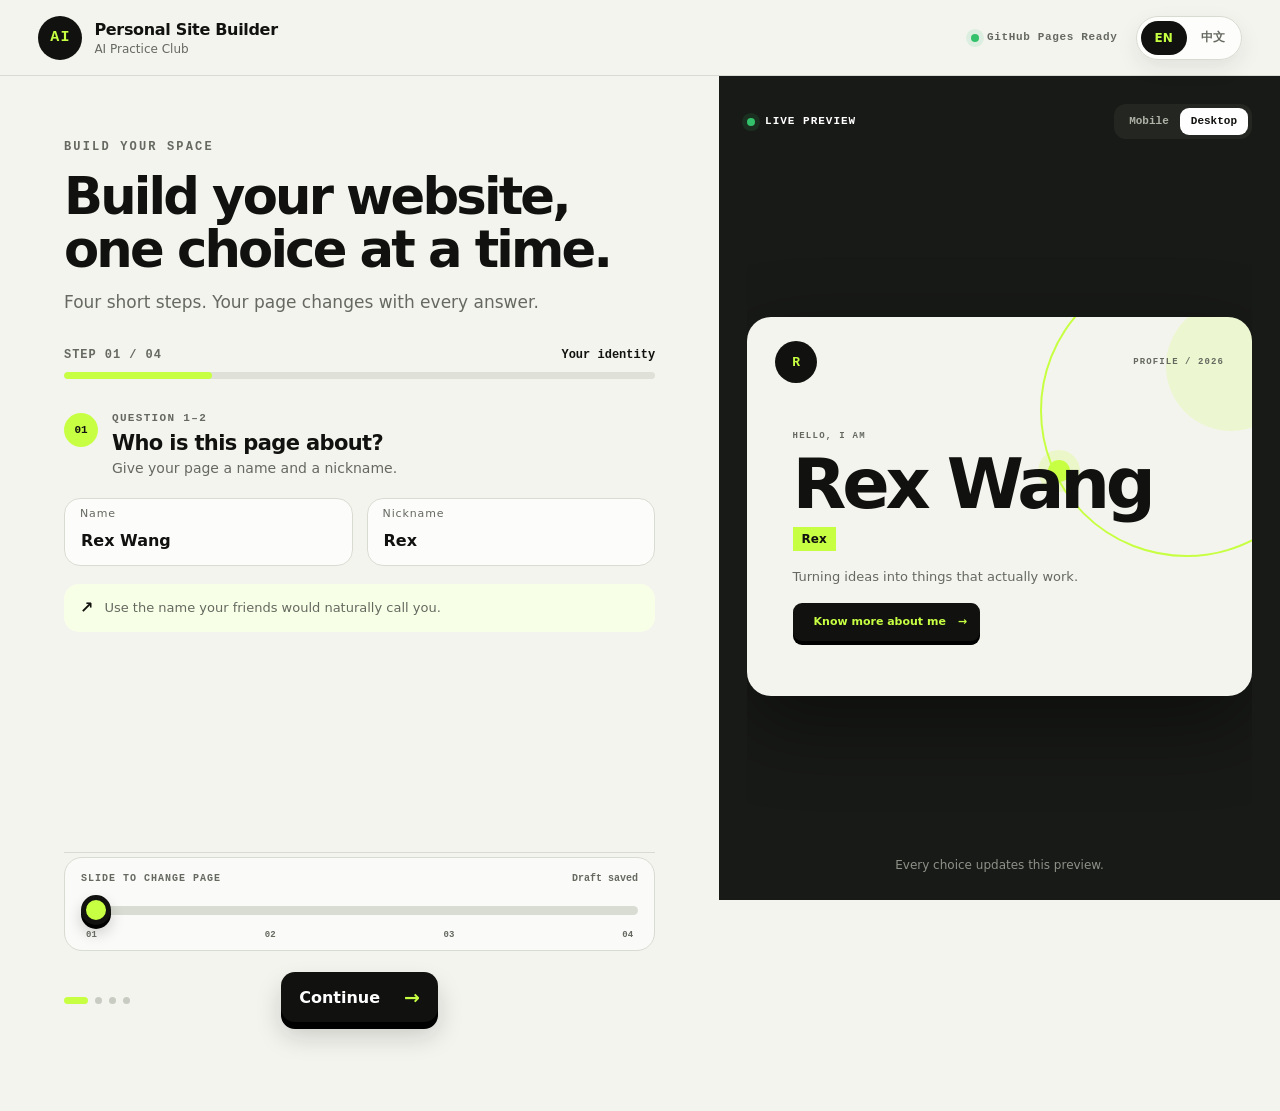
==== commit 2d67bcf4: "Add files via upload" ====
--- a/index.html
+++ b/index.html
@@ -98,35 +98,31 @@
               <div class="section-heading">
                 <span class="section-number">03</span>
                 <div>
-                  <span class="question-label" data-i18n="questionFive">QUESTION 5</span>
-                  <h2 data-i18n="interactionTitle">How should visitors interact?</h2>
-                  <p data-i18n="interactionIntro">Choose one small effect that gives your page personality.</p>
-                </div>
-              </div>
+                  <span class="question-label" data-i18n="questionFiveSix">QUESTIONS 5–6</span>
+                  <h2 data-i18n="interactionTitle">Add one more detail.</h2>
+                  <p data-i18n="interactionIntro">Share something extra, then choose how the page responds to touch.</p>
+                </div>
+              </div>
+              <div class="subquestion-label"><span>01</span><strong data-i18n="extraQuestion">What else should visitors know?</strong></div>
+              <label class="secret-field" id="secret-field">
+                <span data-i18n="secretLabel">Supplementary information</span>
+                <input id="secret" name="secret" type="text" maxlength="80" required placeholder="One thing people might not know about me..." data-i18n-placeholder="secretPlaceholder" />
+              </label>
+              <div class="subquestion-label effect-question"><span>02</span><strong data-i18n="effectQuestion">Choose a touch effect</strong></div>
               <div class="interaction-cards" role="radiogroup" aria-label="Interactive feature" data-i18n-aria="interactionAria">
                 <label class="interaction-card active">
                   <input type="radio" name="interaction" value="glow" checked />
                   <span class="interaction-icon glow-icon" aria-hidden="true"></span>
-                  <strong data-i18n="glowTitle">Cursor glow</strong>
-                  <small data-i18n="glowIntro">A soft glow follows the pointer</small>
+                  <strong data-i18n="glowTitle">Touch stars</strong>
+                  <small data-i18n="glowIntro">Taps release tiny stars</small>
                 </label>
                 <label class="interaction-card">
                   <input type="radio" name="interaction" value="confetti" />
-                  <span class="interaction-icon confetti-icon" aria-hidden="true">✦</span>
-                  <strong data-i18n="confettiTitle">Click confetti</strong>
-                  <small data-i18n="confettiIntro">Clicks release colorful fragments</small>
-                </label>
-                <label class="interaction-card">
-                  <input type="radio" name="interaction" value="reveal" />
-                  <span class="interaction-icon reveal-icon" aria-hidden="true">+</span>
-                  <strong data-i18n="revealTitle">Hidden message</strong>
-                  <small data-i18n="revealIntro">A button reveals one personal detail</small>
-                </label>
-              </div>
-              <label class="secret-field" id="secret-field" hidden>
-                <span data-i18n="secretLabel">What should the hidden message say?</span>
-                <input id="secret" name="secret" type="text" maxlength="80" value="I am learning how to turn AI into real work." />
-              </label>
+                  <span class="interaction-icon confetti-icon" aria-hidden="true">〰</span>
+                  <strong data-i18n="confettiTitle">Touch ribbons</strong>
+                  <small data-i18n="confettiIntro">Taps release colorful ribbons</small>
+                </label>
+              </div>
             </section>
 
             <section class="control-section wizard-step review-step" data-step="3">
@@ -147,7 +143,7 @@
                 </div>
                 <div class="review-choice">
                   <i id="review-color"></i>
-                  <span id="review-interaction">Cursor glow</span>
+                  <span id="review-interaction">Touch stars</span>
                 </div>
               </div>
               <button class="publish-button three-d-button" type="submit">
--- a/styles.css
+++ b/styles.css
@@ -482,7 +482,7 @@
 
 .interaction-cards {
   display: grid;
-  grid-template-columns: repeat(3, minmax(0, 1fr));
+  grid-template-columns: repeat(2, minmax(0, 1fr));
   gap: 12px;
 }
 
@@ -518,9 +518,13 @@
 }
 
 .glow-icon { position: relative; }
-.glow-icon::after { content: ""; width: 11px; height: 11px; border-radius: 50%; background: var(--accent); box-shadow: 0 0 16px var(--accent); }
-
-.secret-field { margin-top: 14px; }
+.glow-icon::after { content: "✦"; color: var(--accent); font-size: 23px; text-shadow: 0 0 14px var(--accent); }
+
+.subquestion-label { margin: 4px 0 10px; display: flex; align-items: center; gap: 9px; color: var(--ink); }
+.subquestion-label span { width: 25px; height: 25px; display: grid; place-items: center; border-radius: 50%; background: var(--ink); color: var(--accent); font: 800 9px/1 ui-monospace, SFMono-Regular, Menlo, monospace; }
+.subquestion-label strong { font-size: 13px; }
+.subquestion-label.effect-question { margin-top: 22px; }
+.secret-field { margin-top: 0; }
 .secret-field input { height: 52px; padding: 0 15px; border-radius: 14px; }
 
 .publish-row {
@@ -734,11 +738,26 @@
 .profile-watermark { width: min(34vw, 440px); aspect-ratio: 1; justify-self: end; border: clamp(14px, 2vw, 28px) solid var(--accent); border-radius: 50%; display: grid; place-items: center; color: var(--profile-ink); font: 950 clamp(150px, 22vw, 330px)/1 ui-monospace, SFMono-Regular, Menlo, monospace; transform: rotate(7deg); animation: profileArtIn 720ms 80ms cubic-bezier(.16,.84,.32,1) both; }
 .profile-playground { padding: 104px clamp(24px, 7vw, 110px) 105px; display: grid; grid-template-columns: minmax(0, 1fr) minmax(300px, 410px); align-items: center; gap: clamp(24px, 5vw, 70px); background: var(--profile-ink); color: var(--profile-bg); }
 .profile-playground::before { content: ""; position: absolute; width: min(68vw, 900px); aspect-ratio: 1; left: -17%; top: -35%; border: 2px solid color-mix(in srgb, var(--accent) 58%, transparent); border-radius: 50%; }
+.effect-decoration { position: absolute; inset: 76px 0 72px; z-index: 1; overflow: hidden; pointer-events: none; }
+.effect-decoration i { position: absolute; display: block; opacity: .72; }
+.effect-decoration i:nth-child(1) { left: 7%; top: 15%; transform: rotate(-12deg) scale(1.2); }
+.effect-decoration i:nth-child(2) { left: 22%; top: 72%; transform: rotate(18deg) scale(.72); }
+.effect-decoration i:nth-child(3) { left: 39%; top: 10%; transform: rotate(35deg) scale(.9); }
+.effect-decoration i:nth-child(4) { left: 54%; top: 80%; transform: rotate(-24deg) scale(1.1); }
+.effect-decoration i:nth-child(5) { right: 34%; top: 29%; transform: rotate(16deg) scale(.65); }
+.effect-decoration i:nth-child(6) { right: 20%; top: 63%; transform: rotate(-44deg) scale(.9); }
+.effect-decoration i:nth-child(7) { right: 6%; top: 20%; transform: rotate(20deg) scale(1.15); }
+.effect-decoration i:nth-child(8) { right: 9%; bottom: 8%; transform: rotate(-8deg) scale(.66); }
+.effect-decoration i:nth-child(9) { left: 31%; top: 43%; transform: rotate(50deg) scale(.55); }
+.effect-stars .effect-decoration i::before { content: "✦"; color: var(--accent); font: 900 clamp(18px, 2.2vw, 34px)/1 ui-monospace, SFMono-Regular, Menlo, monospace; text-shadow: 0 0 18px color-mix(in srgb, var(--accent) 65%, transparent); }
+.effect-ribbons .effect-decoration i { width: clamp(25px, 3.4vw, 54px); height: clamp(7px, .75vw, 12px); border-radius: 999px; background: var(--accent); box-shadow: clamp(9px, 1.1vw, 18px) clamp(7px, .8vw, 13px) 0 color-mix(in srgb, var(--accent) 48%, white); }
 .profile-monogram { position: relative; z-index: 2; min-width: 0; text-align: center; color: var(--accent); font: 950 clamp(270px, 50vw, 760px)/.72 ui-monospace, SFMono-Regular, Menlo, monospace; letter-spacing: -.1em; user-select: none; filter: drop-shadow(0 22px 45px rgba(0,0,0,.32)); }
 .interaction-panel { position: relative; z-index: 4; align-self: center; padding: clamp(22px, 3vw, 38px); border-left: 2px solid var(--accent); background: color-mix(in srgb, var(--profile-ink) 88%, transparent); backdrop-filter: blur(14px); }
 .interaction-panel .profile-kicker { color: var(--accent); }
 .interaction-panel h2 { margin: 16px 0 10px; font-size: clamp(32px, 4vw, 58px); line-height: .98; letter-spacing: -.05em; }
 .interaction-panel > p { margin-bottom: 26px; color: color-mix(in srgb, var(--profile-bg) 66%, transparent); line-height: 1.6; }
+.effect-choice { width: fit-content; margin: -10px 0 22px; padding: 7px 11px; border-radius: 999px; display: flex; align-items: center; gap: 7px; background: color-mix(in srgb, var(--accent) 14%, transparent); color: var(--accent); font: 800 10px/1 ui-monospace, SFMono-Regular, Menlo, monospace; letter-spacing: .08em; text-transform: uppercase; }
+.effect-choice span { font-size: 16px; }
 .profile-interaction { width: 100%; min-height: 54px; padding: 0 17px; border: 0; border-radius: 13px; display: flex; align-items: center; justify-content: center; gap: 10px; background: var(--profile-bg); color: var(--profile-ink); font-weight: 850; cursor: pointer; box-shadow: 0 6px 0 var(--accent); transform: translateY(-3px); transition: transform 120ms ease, box-shadow 120ms ease; }
 .profile-interaction:hover { transform: translateY(-5px); box-shadow: 0 8px 0 var(--accent); }
 .profile-interaction:active { transform: translateY(2px); box-shadow: 0 1px 0 var(--accent); }
@@ -765,9 +784,11 @@
 .template-studio .profile-overview { background: linear-gradient(100deg, var(--profile-bg) 0 66%, var(--accent) 66% 100%); }
 .template-studio .profile-watermark { border-color: var(--profile-ink); background: var(--accent); }
 
-.cursor-glow { position: absolute; width: 180px; height: 180px; border-radius: 50%; pointer-events: none; z-index: 1; transform: translate(-50%, -50%); background: radial-gradient(circle, color-mix(in srgb, var(--accent) 42%, transparent), transparent 68%); mix-blend-mode: screen; }
-.confetti-piece { position: fixed; z-index: 20; width: 9px; height: 16px; pointer-events: none; background: var(--accent); animation: confettiFly 850ms cubic-bezier(.1,.7,.2,1) forwards; }
-@keyframes confettiFly { to { transform: translate(var(--dx), var(--dy)) rotate(var(--rot)); opacity: 0; } }
+.confetti-piece, .star-piece { position: absolute; z-index: 20; pointer-events: none; animation: effectFly 850ms cubic-bezier(.1,.7,.2,1) forwards; }
+.confetti-piece { width: 9px; height: 19px; border-radius: 999px; background: var(--accent); }
+.confetti-piece.light-piece { background: color-mix(in srgb, var(--accent) 42%, white); }
+.star-piece { color: var(--accent); font: 900 24px/1 ui-monospace, SFMono-Regular, Menlo, monospace; text-shadow: 0 0 12px color-mix(in srgb, var(--accent) 72%, transparent); }
+@keyframes effectFly { 70% { opacity: 1; } to { transform: translate(var(--dx), var(--dy)) rotate(var(--rot)) scale(.25); opacity: 0; } }
 .secret-message { margin-top: 16px; padding: 15px 18px; max-width: 620px; border-left: 5px solid var(--accent); background: color-mix(in srgb, var(--accent) 15%, transparent); font-weight: 700; animation: revealMessage 300ms ease both; }
 @keyframes revealMessage { from { opacity: 0; transform: translateY(9px); } }
 @keyframes profileCopyIn { from { opacity: 0; transform: translateY(28px); } }
@@ -817,9 +838,11 @@
   .profile-copy { align-self: center; }
   .profile-playground { padding: 96px 22px 96px; grid-template-columns: 1fr; grid-template-rows: minmax(0, 1fr) auto; gap: 10px; }
   .profile-monogram { align-self: center; font-size: clamp(250px, 78vw, 470px); }
-  .interaction-panel { width: min(100%, 520px); justify-self: end; padding: 19px 20px; }
+  .effect-decoration { inset: 68px 0 84px; }
+  .interaction-panel { width: min(100%, 520px); justify-self: end; max-height: 42vh; overflow-y: auto; padding: 19px 20px; }
   .interaction-panel h2 { font-size: 34px; }
   .interaction-panel > p { margin-bottom: 18px; }
+  .effect-choice { margin-bottom: 17px; }
   .personal-page-nav { bottom: 12px; width: calc(100vw - 24px); }
   .personal-page-nav button span { display: none; }
 }
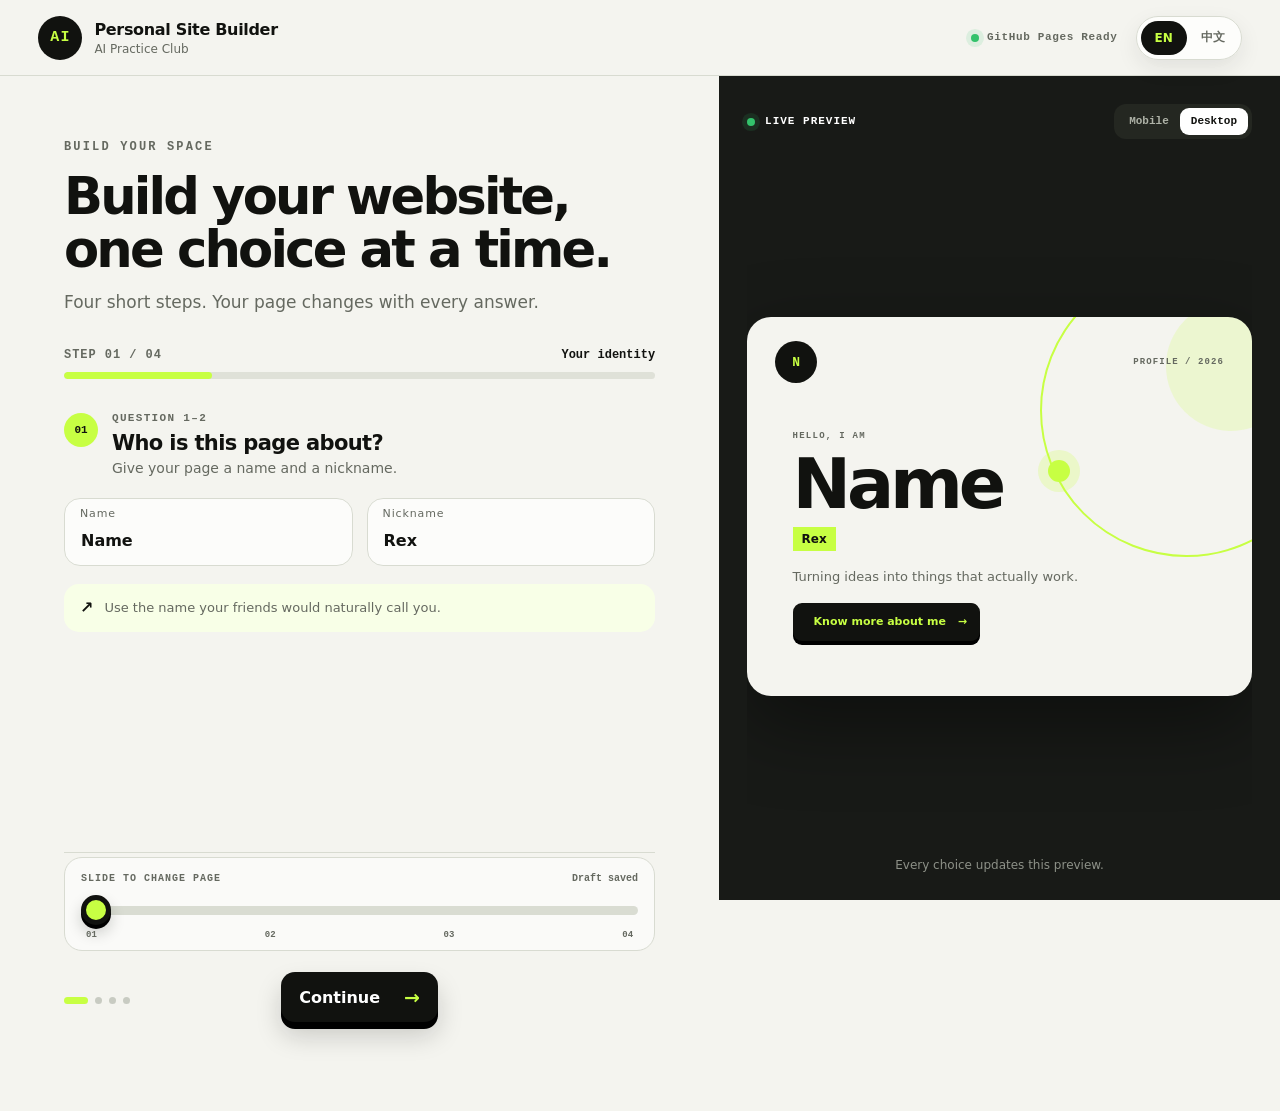
==== commit 0b66b46b: "Add files via upload" ====
--- a/index.html
+++ b/index.html
@@ -39,7 +39,7 @@
           <div class="wizard-progress-track"><i id="wizard-progress-bar"></i></div>
         </div>
 
-        <form id="builder-form" novalidate>
+        <form id="builder-form" novalidate autocomplete="off">
           <div class="wizard-viewport" id="wizard-viewport">
             <div class="wizard-track" id="wizard-track">
             <section class="control-section wizard-step active" data-step="0">
@@ -53,7 +53,7 @@
               </div>
               <div class="floating-fields">
                 <label class="floating-field">
-                  <input id="name" name="name" type="text" maxlength="32" value="Rex Wang" required />
+                  <input id="name" name="name" type="text" maxlength="32" value="Name" required />
                   <span data-i18n="nameLabel">Name</span>
                 </label>
                 <label class="floating-field">
@@ -106,7 +106,7 @@
               <div class="subquestion-label"><span>01</span><strong data-i18n="extraQuestion">What else should visitors know?</strong></div>
               <label class="secret-field" id="secret-field">
                 <span data-i18n="secretLabel">Supplementary information</span>
-                <input id="secret" name="secret" type="text" maxlength="80" required placeholder="One thing people might not know about me..." data-i18n-placeholder="secretPlaceholder" />
+                <input id="secret" name="secret" type="text" maxlength="80" value="I am learning how to turn AI into real work." required placeholder="One thing people might not know about me..." data-i18n-placeholder="secretPlaceholder" />
               </label>
               <div class="subquestion-label effect-question"><span>02</span><strong data-i18n="effectQuestion">Choose a touch effect</strong></div>
               <div class="interaction-cards" role="radiogroup" aria-label="Interactive feature" data-i18n-aria="interactionAria">
